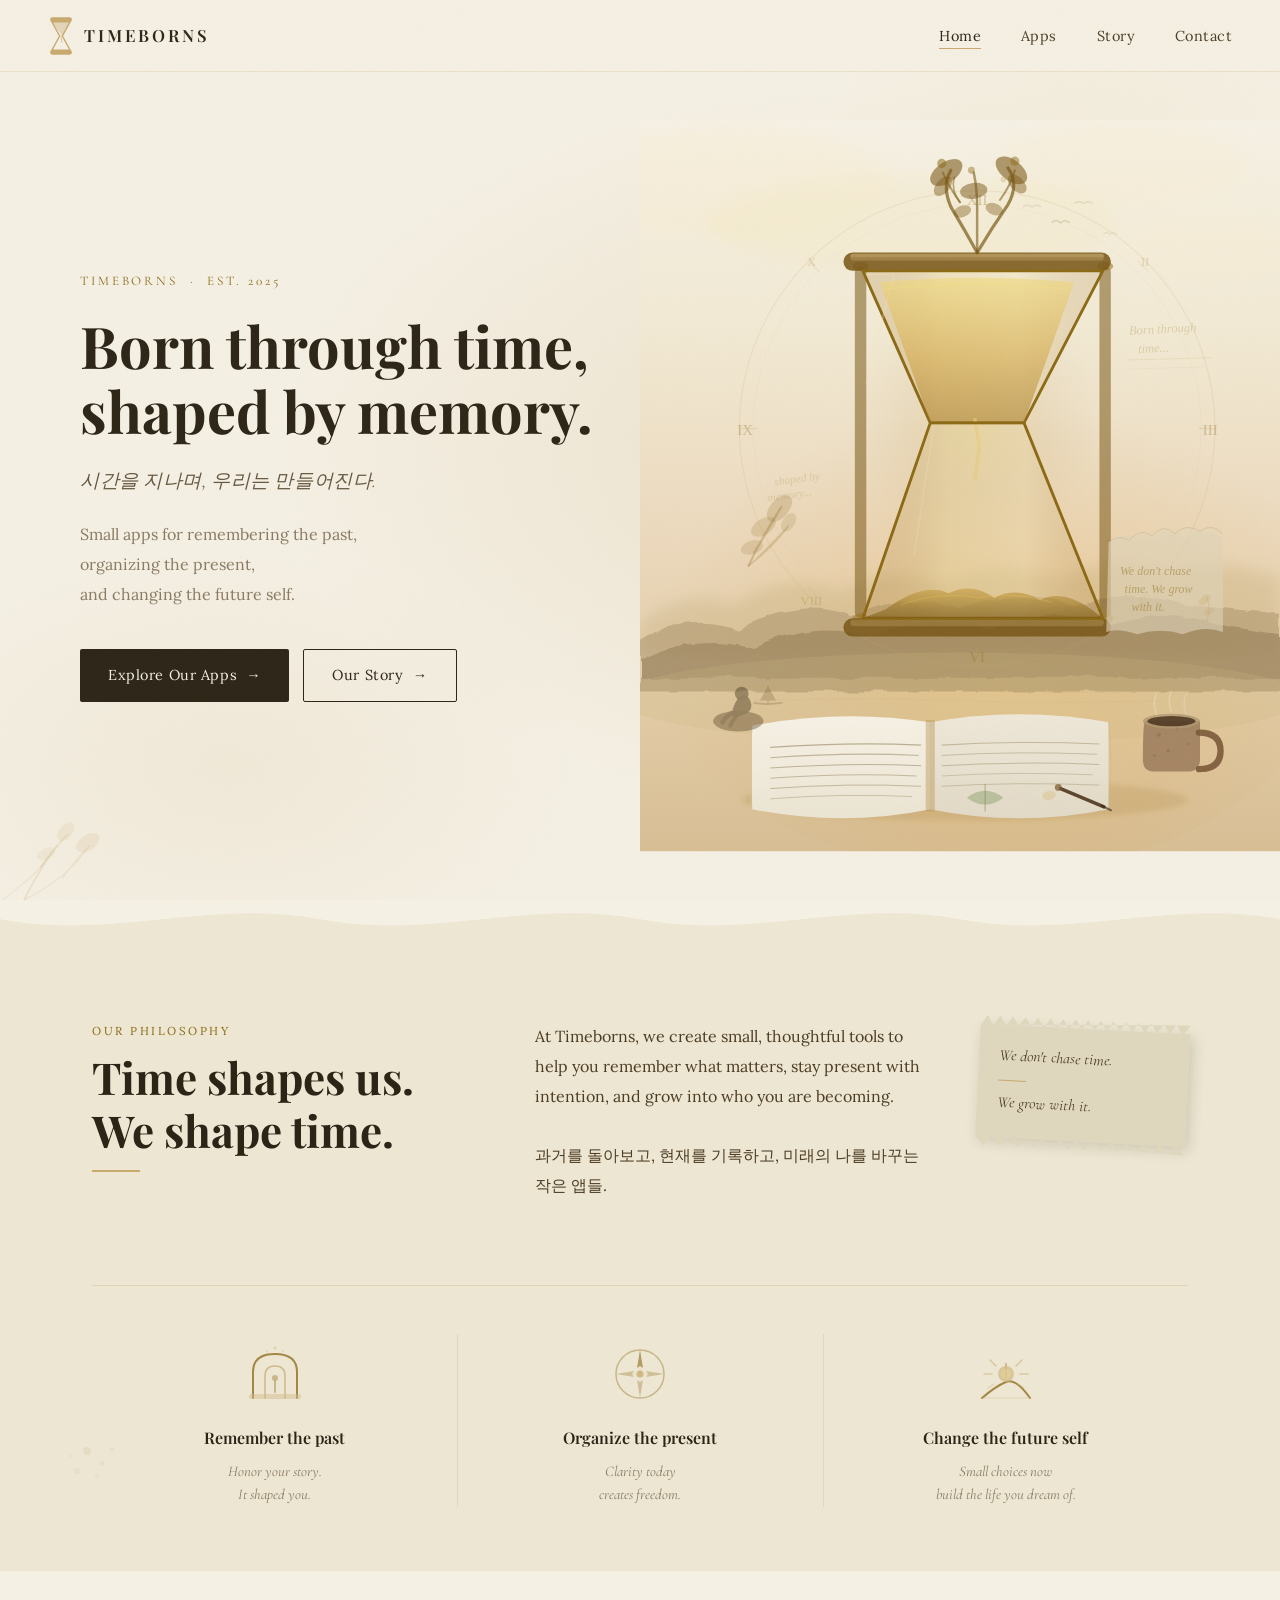
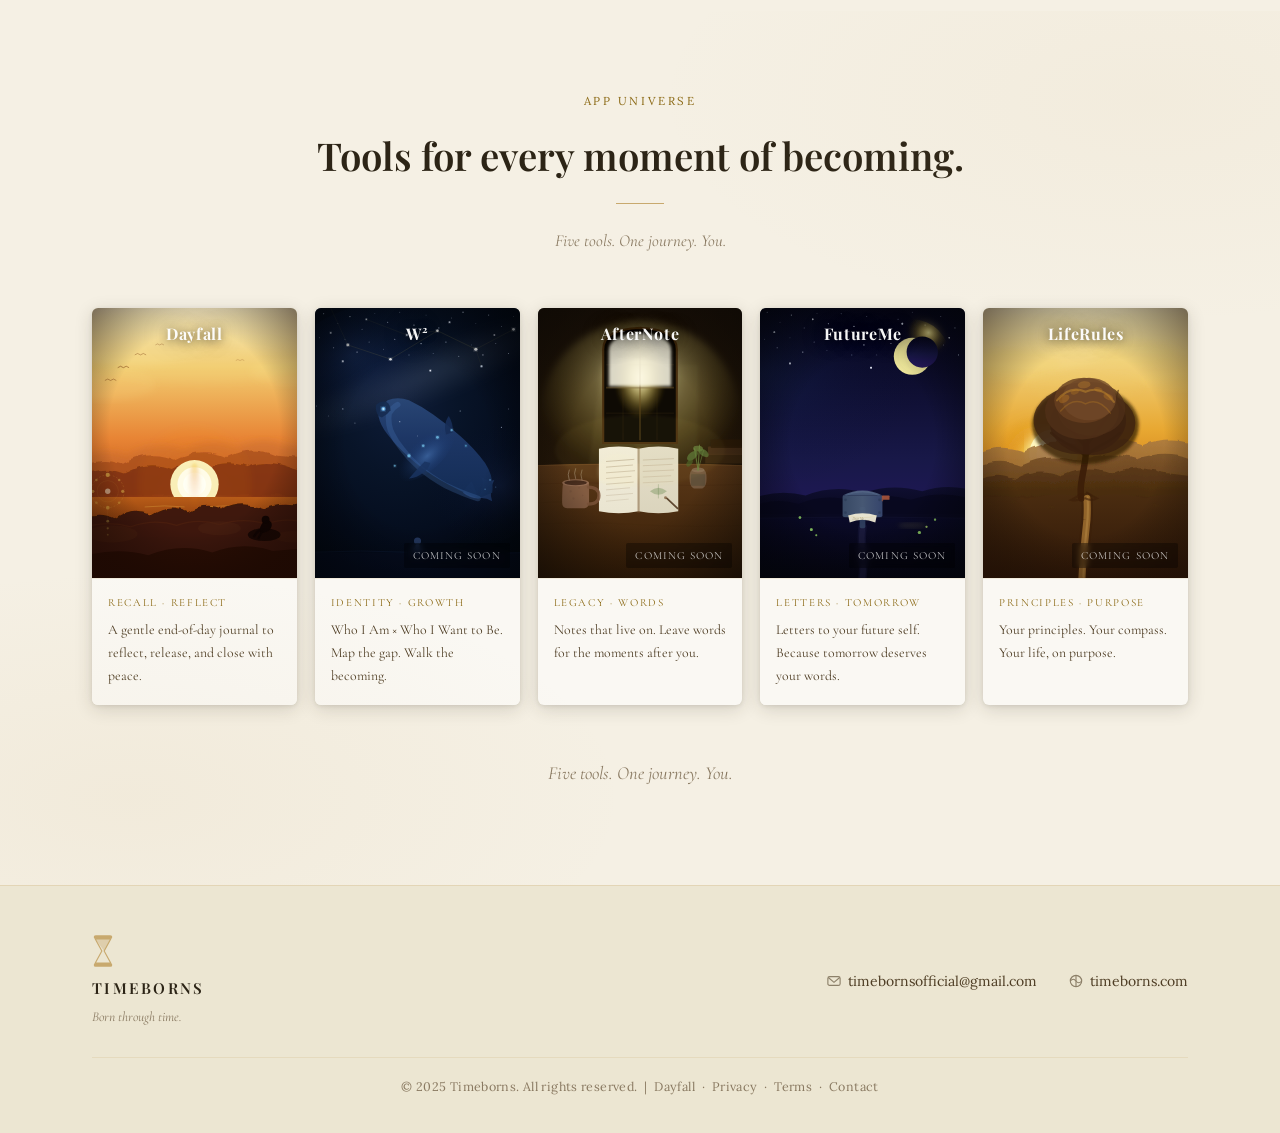
==== index.html @ f9f11408 "Stage W-2: implement Timeborns site and Dayfall pages" ====
<!DOCTYPE html>
<html lang="en">
<head>
  <meta charset="UTF-8" />
  <meta name="viewport" content="width=device-width, initial-scale=1.0" />
  <title>Timeborns — Born through time.</title>
  <meta name="description" content="Small apps for remembering the past, organizing the present, and changing the future self. Born through time, shaped by memory." />
  <meta property="og:title"       content="Timeborns — Born through time." />
  <meta property="og:description" content="Small apps for remembering the past, organizing the present, and changing the future self." />
  <meta property="og:type"        content="website" />
  <meta property="og:url"         content="https://timeborns.com" />
  <link rel="stylesheet" href="style.css" />
</head>
<body>

  <!-- NAVIGATION -->
  <nav class="nav" role="navigation" aria-label="Main navigation">
    <a href="./" class="nav-logo" aria-label="Timeborns home">
      <svg viewBox="0 0 28 44" fill="none" xmlns="http://www.w3.org/2000/svg" aria-hidden="true">
        <rect x="2"  y="1.5" width="24" height="5"  rx="2.5" fill="#c8a96e"/>
        <rect x="2"  y="37.5" width="24" height="5" rx="2.5" fill="#c8a96e"/>
        <path d="M4 6.5 L24 6.5 L15.5 22 L24 37.5 L4 37.5 L12.5 22 Z"
              stroke="#c8a96e" stroke-width="1.5" fill="none" stroke-linejoin="round"/>
        <path d="M4 6.5 L24 6.5 L15.5 22 L4 6.5 Z" fill="#c8a96e" fill-opacity="0.38"/>
        <path d="M14 22 Q14.4 25.5 15 29" stroke="#c8a96e" stroke-width="1.2"
              stroke-linecap="round" opacity="0.55"/>
      </svg>
      <span class="nav-logo-text">TIMEBORNS</span>
    </a>
    <button class="nav-toggle" aria-label="Toggle navigation" aria-expanded="false" id="navToggle">
      <span></span><span></span><span></span>
    </button>
    <ul class="nav-links" id="navLinks" role="list">
      <li><a href="./"      class="active">Home</a></li>
      <li><a href="#apps">Apps</a></li>
      <li><a href="#story">Story</a></li>
      <li><a href="./contact/">Contact</a></li>
    </ul>
  </nav>

  <main>

    <!-- ══════════════ HERO ══════════════ -->
    <section class="hero" aria-labelledby="heroTitle">

      <!-- Left: Text content -->
      <div class="hero-content">
        <p class="hero-kicker">Timeborns &nbsp;·&nbsp; Est. 2025</p>
        <h1 class="hero-title" id="heroTitle">
          Born through time,<br>shaped by memory.
        </h1>
        <p class="hero-tagline-kr">시간을 지나며, 우리는 만들어진다.</p>
        <p class="hero-sub">
          Small apps for remembering the past,<br>
          organizing the present,<br>
          and changing the future self.
        </p>
        <div class="hero-ctas">
          <a href="#apps"   class="btn btn-primary">Explore Our Apps &nbsp;→</a>
          <a href="#story"  class="btn btn-outline">Our Story &nbsp;→</a>
        </div>
      </div>

      <!-- Right: Rich atmospheric illustration -->
      <div class="hero-visual" aria-hidden="true">
        <svg viewBox="0 0 560 640" fill="none" xmlns="http://www.w3.org/2000/svg"
             style="width:100%;height:100%;" role="img"
             aria-label="Atmospheric hourglass illustration with landscape, journal and botanical elements">
          <defs>
            <linearGradient id="hsky" x1="0" y1="0" x2="0" y2="1">
              <stop offset="0%"   stop-color="#f6f1e5"/>
              <stop offset="28%"  stop-color="#f2ead4"/>
              <stop offset="58%"  stop-color="#ecd9bc"/>
              <stop offset="82%"  stop-color="#e2caa4"/>
              <stop offset="100%" stop-color="#d8be94"/>
            </linearGradient>
            <radialGradient id="hhorizon" cx="52%" cy="62%" r="48%">
              <stop offset="0%"   stop-color="#f5c870" stop-opacity="0.38"/>
              <stop offset="45%"  stop-color="#e8a840" stop-opacity="0.15"/>
              <stop offset="100%" stop-color="#c8903a" stop-opacity="0"/>
            </radialGradient>
            <radialGradient id="hg-glow" cx="50%" cy="50%" r="50%">
              <stop offset="0%"   stop-color="#e8c870" stop-opacity="0.35"/>
              <stop offset="60%"  stop-color="#c8a96e" stop-opacity="0.12"/>
              <stop offset="100%" stop-color="#c8a96e" stop-opacity="0"/>
            </radialGradient>
            <linearGradient id="hg-glass-upper" x1="0" y1="0" x2="1" y2="0">
              <stop offset="0%"   stop-color="#a87830" stop-opacity="0.22"/>
              <stop offset="32%"  stop-color="#e8d5a0" stop-opacity="0.48"/>
              <stop offset="65%"  stop-color="#f0e4b8" stop-opacity="0.38"/>
              <stop offset="100%" stop-color="#a87830" stop-opacity="0.18"/>
            </linearGradient>
            <linearGradient id="hg-glass-lower" x1="0" y1="0" x2="1" y2="0">
              <stop offset="0%"   stop-color="#a87830" stop-opacity="0.18"/>
              <stop offset="35%"  stop-color="#e0cc90" stop-opacity="0.42"/>
              <stop offset="68%"  stop-color="#ead8a8" stop-opacity="0.35"/>
              <stop offset="100%" stop-color="#a87830" stop-opacity="0.15"/>
            </linearGradient>
            <linearGradient id="hg-sand-top" x1="0" y1="0" x2="0" y2="1">
              <stop offset="0%"   stop-color="#f0d878"/>
              <stop offset="55%"  stop-color="#d4a848"/>
              <stop offset="100%" stop-color="#a87c28"/>
            </linearGradient>
            <linearGradient id="hg-sand-btm" x1="0" y1="0" x2="0" y2="1">
              <stop offset="0%"   stop-color="#c8a040"/>
              <stop offset="100%" stop-color="#7a5810"/>
            </linearGradient>
            <linearGradient id="hbook-l" x1="0" y1="0" x2="0" y2="1">
              <stop offset="0%"   stop-color="#f8f4ea"/>
              <stop offset="100%" stop-color="#ede8d8"/>
            </linearGradient>
            <linearGradient id="hbook-r" x1="0" y1="0" x2="0" y2="1">
              <stop offset="0%"   stop-color="#f0ece0"/>
              <stop offset="100%" stop-color="#e4dece"/>
            </linearGradient>
            <filter id="h-mist"><feGaussianBlur stdDeviation="6"/></filter>
            <filter id="h-soft"><feGaussianBlur stdDeviation="2.5"/></filter>
            <filter id="h-glow"><feGaussianBlur stdDeviation="12" result="b"/><feComposite in="SourceGraphic" in2="b" operator="over"/></filter>
            <filter id="h-paint">
              <feTurbulence type="fractalNoise" baseFrequency="0.04 0.03" numOctaves="3" seed="3" result="n"/>
              <feDisplacementMap in="SourceGraphic" in2="n" scale="7" xChannelSelector="R" yChannelSelector="G"/>
            </filter>
            <clipPath id="h-clip"><rect width="560" height="640"/></clipPath>
          </defs>
          <g clip-path="url(#h-clip)">

          <!-- ── Sky base ── -->
          <rect width="560" height="640" fill="url(#hsky)"/>
          <ellipse cx="308" cy="420" rx="320" ry="240" fill="url(#hhorizon)"/>

          <!-- ── Atmospheric mist layers ── -->
          <ellipse cx="80"  cy="55"  rx="140" ry="48" fill="#f8ecc0" fill-opacity="0.2"  filter="url(#h-mist)"/>
          <ellipse cx="420" cy="40"  rx="110" ry="38" fill="#f8ecc0" fill-opacity="0.16" filter="url(#h-mist)"/>
          <ellipse cx="240" cy="90"  rx="180" ry="42" fill="#f0dc98" fill-opacity="0.13" filter="url(#h-mist)"/>
          <ellipse cx="500" cy="110" rx="80"  ry="30" fill="#f8ecc0" fill-opacity="0.1"  filter="url(#h-mist)"/>

          <!-- ── Mountain silhouettes — far range ── -->
          <path d="M0 440 Q38 408 82 424 Q128 394 175 412 Q220 388 268 406 Q315 382 365 402 Q412 378 462 396 Q498 382 560 400 L560 468 L0 468 Z"
                fill="#c0a878" fill-opacity="0.3" filter="url(#h-mist)"/>

          <!-- ── Mountain silhouettes — mid range ── -->
          <path d="M0 456 Q42 430 88 446 Q138 416 185 434 Q232 412 280 428 Q328 408 378 426 Q425 408 475 424 L560 432 L560 488 L0 488 Z"
                fill="#9e8660" fill-opacity="0.42" filter="url(#h-paint)"/>

          <!-- ── Mountain silhouettes — near range ── -->
          <path d="M0 472 Q50 448 100 462 Q152 436 205 452 Q255 428 305 446 Q358 424 410 442 Q458 426 510 442 L560 450 L560 500 L0 500 Z"
                fill="#7e6840" fill-opacity="0.38" filter="url(#h-paint)"/>

          <!-- ── Water horizon ── -->
          <ellipse cx="280" cy="506" rx="300" ry="40" fill="#c8b880" fill-opacity="0.22"/>
          <path d="M60 498 Q180 493 280 498 Q380 503 500 498"
                stroke="#c8a96e" stroke-width="1" fill="none" opacity="0.28"/>
          <path d="M100 508 Q200 505 280 508 Q360 511 460 508"
                stroke="#c8a96e" stroke-width="0.7" fill="none" opacity="0.18"/>

          <!-- ── Sailing boat (tiny, distant) ── -->
          <g transform="translate(105,495)" opacity="0.28">
            <path d="M0 13 L7 0 L14 13 Z" fill="#7a6040"/>
            <line x1="7" y1="0" x2="7" y2="15" stroke="#7a6040" stroke-width="1.3"/>
            <path d="M-5 15 Q7 17 19 15" stroke="#7a6040" stroke-width="1.6" fill="none" stroke-linecap="round"/>
          </g>

          <!-- ── Clock ring (large, behind hourglass) ── -->
          <circle cx="295" cy="270" r="208" stroke="#c8a96e" stroke-width="1.2" fill="none" opacity="0.16"/>
          <circle cx="295" cy="270" r="196" stroke="#c8a96e" stroke-width="0.6" fill="none" opacity="0.1"/>
          <!-- Roman numerals -->
          <text x="295" y="74"  text-anchor="middle" fill="#8b6914" opacity="0.32" font-size="13" font-family="Georgia,serif">XII</text>
          <text x="295" y="474" text-anchor="middle" fill="#8b6914" opacity="0.32" font-size="13" font-family="Georgia,serif">VI</text>
          <text x="499" y="276" text-anchor="middle" fill="#8b6914" opacity="0.32" font-size="13" font-family="Georgia,serif">III</text>
          <text x="92"  y="276" text-anchor="middle" fill="#8b6914" opacity="0.32" font-size="13" font-family="Georgia,serif">IX</text>
          <text x="442" y="128" text-anchor="middle" fill="#8b6914" opacity="0.22" font-size="11" font-family="Georgia,serif">II</text>
          <text x="150" y="128" text-anchor="middle" fill="#8b6914" opacity="0.22" font-size="11" font-family="Georgia,serif">X</text>
          <text x="442" y="424" text-anchor="middle" fill="#8b6914" opacity="0.22" font-size="11" font-family="Georgia,serif">IV</text>
          <text x="150" y="424" text-anchor="middle" fill="#8b6914" opacity="0.22" font-size="11" font-family="Georgia,serif">VIII</text>
          <!-- Clock tick marks -->
          <line x1="295" y1="64"  x2="295" y2="80"  stroke="#c8a96e" stroke-width="1.5" opacity="0.22"/>
          <line x1="295" y1="462" x2="295" y2="478" stroke="#c8a96e" stroke-width="1.5" opacity="0.22"/>
          <line x1="87"  y1="270" x2="103" y2="270" stroke="#c8a96e" stroke-width="1.5" opacity="0.22"/>
          <line x1="489" y1="270" x2="505" y2="270" stroke="#c8a96e" stroke-width="1.5" opacity="0.22"/>
          <line x1="147" y1="123" x2="157" y2="133" stroke="#c8a96e" stroke-width="1" opacity="0.16"/>
          <line x1="435" y1="123" x2="445" y2="133" stroke="#c8a96e" stroke-width="1" opacity="0.16"/>
          <line x1="147" y1="409" x2="157" y2="419" stroke="#c8a96e" stroke-width="1" opacity="0.16"/>
          <line x1="435" y1="409" x2="445" y2="419" stroke="#c8a96e" stroke-width="1" opacity="0.16"/>

          <!-- ── Hourglass glow aura ── -->
          <ellipse cx="295" cy="265" rx="110" ry="110" fill="url(#hg-glow)" filter="url(#h-soft)"/>

          <!-- ── Hourglass pillars ── -->
          <rect x="188" y="128" width="10" height="308" rx="5" fill="#7a5a18" fill-opacity="0.55"/>
          <rect x="402" y="128" width="10" height="308" rx="5" fill="#7a5a18" fill-opacity="0.55"/>
          <!-- Pillar caps (top) -->
          <ellipse cx="193" cy="128" rx="7" ry="4" fill="#a07828" fill-opacity="0.6"/>
          <ellipse cx="407" cy="128" rx="7" ry="4" fill="#a07828" fill-opacity="0.6"/>
          <!-- Pillar caps (bottom) -->
          <ellipse cx="193" cy="436" rx="7" ry="4" fill="#a07828" fill-opacity="0.55"/>
          <ellipse cx="407" cy="436" rx="7" ry="4" fill="#a07828" fill-opacity="0.55"/>

          <!-- ── Hourglass top cap ── -->
          <rect x="178" y="116" width="234" height="16" rx="8" fill="#7a5818" fill-opacity="0.88"/>
          <rect x="184" y="117" width="222" height="6"  rx="3" fill="#c8a96e" fill-opacity="0.38"/>
          <rect x="184" y="117" width="222" height="3"  rx="1.5" fill="#e8d090" fill-opacity="0.22"/>

          <!-- ── Hourglass bottom cap ── -->
          <rect x="178" y="436" width="234" height="16" rx="8" fill="#7a5818" fill-opacity="0.88"/>
          <rect x="184" y="437" width="222" height="6"  rx="3" fill="#c8a96e" fill-opacity="0.32"/>

          <!-- ── Hourglass upper bulb ── -->
          <path d="M195 132 L405 132 L336 265 L254 265 Z"
                fill="url(#hg-glass-upper)" stroke="#8b6914" stroke-width="2.5" stroke-linejoin="round"/>
          <!-- Glass highlight (left edge reflection) -->
          <path d="M198 135 L222 135 L198 230" stroke="#f0e4c0" stroke-width="1.5" fill="none" opacity="0.3" stroke-linecap="round"/>
          <!-- Sand in upper bulb -->
          <path d="M210 142 Q295 134 380 142 L336 265 L254 265 Z"
                fill="url(#hg-sand-top)" fill-opacity="0.58"/>
          <!-- Sand surface highlight -->
          <path d="M214 148 Q295 140 376 148" stroke="#f0e080" stroke-width="1.5" fill="none" opacity="0.3"/>

          <!-- ── Sand stream at waist ── -->
          <path d="M293 262 Q295 272 297 286 Q295 300 293 314"
                stroke="#e8c870" stroke-width="3" stroke-linecap="round" opacity="0.65"/>
          <path d="M295 268 Q297 280 299 292 Q297 304 295 316"
                stroke="#f0d880" stroke-width="1.2" stroke-linecap="round" opacity="0.35"/>

          <!-- ── Hourglass lower bulb ── -->
          <path d="M254 265 L336 265 L405 436 L195 436 Z"
                fill="url(#hg-glass-lower)" stroke="#8b6914" stroke-width="2.5" stroke-linejoin="round"/>
          <!-- Glass highlight -->
          <path d="M257 268 L240 380" stroke="#f0e4c0" stroke-width="1.5" fill="none" opacity="0.25" stroke-linecap="round"/>
          <!-- Sand pile in lower bulb -->
          <path d="M215 428 Q248 404 270 414 Q290 404 310 418 Q330 408 350 420 Q370 410 395 428 L405 436 L195 436 Z"
                fill="url(#hg-sand-btm)" fill-opacity="0.62"/>
          <!-- Sand surface highlight -->
          <path d="M228 424 Q265 412 295 418 Q325 412 360 422"
                stroke="#e8c050" stroke-width="1.2" fill="none" opacity="0.28"/>

          <!-- ── Botanical sprout from hourglass top ── -->
          <!-- Main stems -->
          <path d="M295 116 Q284 96 272 76 Q264 58 272 44"
                stroke="#7a5a18" stroke-width="2.8" fill="none" opacity="0.7" stroke-linecap="round"/>
          <path d="M295 116 Q308 94 322 74 Q332 56 322 42"
                stroke="#7a5a18" stroke-width="2.8" fill="none" opacity="0.7" stroke-linecap="round"/>
          <path d="M295 116 Q295 96 295 76 Q295 60 292 46"
                stroke="#7a5a18" stroke-width="2.2" fill="none" opacity="0.6" stroke-linecap="round"/>
          <!-- Sub-branches -->
          <path d="M280 72 Q270 58 265 46"
                stroke="#7a5a18" stroke-width="1.8" fill="none" opacity="0.55" stroke-linecap="round"/>
          <path d="M280 72 Q272 62 275 50"
                stroke="#7a5a18" stroke-width="1.5" fill="none" opacity="0.48" stroke-linecap="round"/>
          <path d="M315 70 Q325 56 328 44"
                stroke="#7a5a18" stroke-width="1.8" fill="none" opacity="0.55" stroke-linecap="round"/>
          <!-- Leaves — larger, more detailed -->
          <ellipse cx="268" cy="46" rx="16" ry="9" fill="#7a5818" fill-opacity="0.58" transform="rotate(-35,268,46)"/>
          <ellipse cx="325" cy="44" rx="16" ry="9" fill="#7a5818" fill-opacity="0.58" transform="rotate(38,325,44)"/>
          <ellipse cx="292" cy="62" rx="12" ry="7" fill="#7a5818" fill-opacity="0.5"  transform="rotate(-8,292,62)"/>
          <ellipse cx="265" cy="58" rx="10" ry="6" fill="#7a5818" fill-opacity="0.45" transform="rotate(-50,265,58)"/>
          <ellipse cx="330" cy="56" rx="10" ry="6" fill="#7a5818" fill-opacity="0.45" transform="rotate(45,330,56)"/>
          <ellipse cx="282" cy="80" rx="8"  ry="5" fill="#7a5818" fill-opacity="0.4"  transform="rotate(-20,282,80)"/>
          <ellipse cx="310" cy="78" rx="8"  ry="5" fill="#7a5818" fill-opacity="0.4"  transform="rotate(22,310,78)"/>
          <!-- Berries / buds -->
          <circle cx="264" cy="38" r="4"   fill="#8b6914" fill-opacity="0.52"/>
          <circle cx="328" cy="36" r="4"   fill="#8b6914" fill-opacity="0.48"/>
          <circle cx="290" cy="44" r="3"   fill="#8b6914" fill-opacity="0.44"/>
          <circle cx="272" cy="54" r="2.5" fill="#c8a96e" fill-opacity="0.35"/>
          <circle cx="318" cy="52" r="2.5" fill="#c8a96e" fill-opacity="0.35"/>

          <!-- ── Open journal / book (lower foreground) ── -->
          <g transform="translate(98, 485)">
            <!-- Book shadow -->
            <ellipse cx="186" cy="110" rx="195" ry="18" fill="#a07828" fill-opacity="0.18" filter="url(#h-soft)"/>
            <!-- Left page -->
            <path d="M0 45 Q78 30 156 42 L156 118 Q78 134 0 118 Z"
                  fill="url(#hbook-l)" fill-opacity="0.94"/>
            <!-- Right page -->
            <path d="M156 42 Q234 28 312 42 L312 118 Q234 134 156 118 Z"
                  fill="url(#hbook-r)" fill-opacity="0.9"/>
            <!-- Spine -->
            <path d="M152 40 L160 40 L160 120 L152 120 Z" fill="#b89858" fill-opacity="0.45"/>
            <!-- Page curl edge (left) -->
            <path d="M0 45 Q-4 82 0 118" stroke="#d4c898" stroke-width="1.5" fill="none" opacity="0.35"/>
            <!-- Page curl edge (right) -->
            <path d="M312 42 Q316 80 312 118" stroke="#c4b888" stroke-width="1.5" fill="none" opacity="0.3"/>
            <!-- Handwriting lines — left page (more detailed, slightly curved) -->
            <path d="M16 64 Q86 59 148 62"  stroke="#8a7850" stroke-width="1"   fill="none" opacity="0.55"/>
            <path d="M16 73 Q84 68 146 71"  stroke="#8a7850" stroke-width="0.95" fill="none" opacity="0.48"/>
            <path d="M16 82 Q88 77 148 80"  stroke="#8a7850" stroke-width="0.9"  fill="none" opacity="0.5"/>
            <path d="M16 91 Q82 86 144 89"  stroke="#8a7850" stroke-width="0.9"  fill="none" opacity="0.44"/>
            <path d="M16 100 Q86 95 148 98" stroke="#8a7850" stroke-width="0.85" fill="none" opacity="0.46"/>
            <path d="M16 109 Q80 104 140 107" stroke="#8a7850" stroke-width="0.8" fill="none" opacity="0.38"/>
            <!-- Handwriting lines — right page -->
            <path d="M166 62 Q234 58 304 61"  stroke="#8a7850" stroke-width="0.9"  fill="none" opacity="0.42"/>
            <path d="M166 71 Q232 67 302 70"  stroke="#8a7850" stroke-width="0.85" fill="none" opacity="0.38"/>
            <path d="M166 80 Q236 76 304 79"  stroke="#8a7850" stroke-width="0.9"  fill="none" opacity="0.4"/>
            <path d="M166 89 Q230 85 298 88"  stroke="#8a7850" stroke-width="0.8"  fill="none" opacity="0.34"/>
            <path d="M166 98 Q234 94 304 97"  stroke="#8a7850" stroke-width="0.8"  fill="none" opacity="0.36"/>
            <!-- Pressed botanical leaf on right page -->
            <path d="M188 108 Q204 96 220 108 Q204 120 188 108 Z" fill="#6a8848" fill-opacity="0.35"/>
            <line x1="204" y1="96" x2="204" y2="120" stroke="#5a7838" stroke-width="1" fill="none" opacity="0.4"/>
            <!-- Ink stain / gold splotch -->
            <ellipse cx="260" cy="106" rx="6" ry="4" fill="#c8a030" fill-opacity="0.2" transform="rotate(-10,260,106)"/>
            <!-- Pen resting on right page -->
            <line x1="270" y1="100" x2="308" y2="116" stroke="#4a3018" stroke-width="3" stroke-linecap="round" opacity="0.88"/>
            <ellipse cx="268" cy="99" rx="3" ry="3" fill="#7a5830" fill-opacity="0.72"/>
            <line x1="306" y1="115" x2="314" y2="119" stroke="#3a2010" stroke-width="1.8" stroke-linecap="round" opacity="0.6"/>
          </g>

          <!-- ── Coffee mug (right of journal) ── -->
          <g transform="translate(432, 502)">
            <path d="M10 24 Q8 26 8 58 Q8 67 16 68 L50 68 Q58 66 58 58 L58 24 Z"
                  fill="#9a7a5a" fill-opacity="0.84"/>
            <!-- Ceramic speckle texture -->
            <circle cx="22" cy="36" r="1.8" fill="#7a5838" fill-opacity="0.3"/>
            <circle cx="38" cy="30" r="1.5" fill="#7a5838" fill-opacity="0.28"/>
            <circle cx="30" cy="50" r="1.6" fill="#7a5838" fill-opacity="0.3"/>
            <circle cx="48" cy="44" r="1.4" fill="#7a5838" fill-opacity="0.26"/>
            <circle cx="18" cy="54" r="1.3" fill="#7a5838" fill-opacity="0.28"/>
            <ellipse cx="33" cy="24" rx="25" ry="6.5" fill="#b09870" fill-opacity="0.78"/>
            <ellipse cx="33" cy="24" rx="21" ry="4.5" fill="#2e1808" fill-opacity="0.68"/>
            <!-- Handle -->
            <path d="M57 34 Q76 34 76 50 Q76 66 57 66"
                  stroke="#7a5838" stroke-width="5.5" fill="none" stroke-linecap="round" opacity="0.9"/>
            <!-- Steam wisps -->
            <path d="M20 18 Q16 8 20 0"  stroke="#ece8d8" stroke-width="1.4" fill="none" opacity="0.38" stroke-linecap="round"/>
            <path d="M33 16 Q29 6 33 -2" stroke="#ece8d8" stroke-width="1.4" fill="none" opacity="0.33" stroke-linecap="round"/>
            <path d="M46 18 Q42 8 46 0"  stroke="#ece8d8" stroke-width="1.4" fill="none" opacity="0.3"  stroke-linecap="round"/>
          </g>

          <!-- ── Sitting figure on distant shore ── -->
          <g transform="translate(72,492)" opacity="0.45">
            <!-- Rock -->
            <ellipse cx="14" cy="34" rx="22" ry="9" fill="#5a4428" fill-opacity="0.9"/>
            <!-- Body (sitting, looking toward landscape) -->
            <path d="M8 28 Q11 15 16 12 Q21 10 24 15 Q27 20 24 25 Q20 29 11 31 Z"
                  fill="#3c2c14" fill-opacity="0.92"/>
            <circle cx="17" cy="10" r="6" fill="#3c2c14" fill-opacity="0.92"/>
            <path d="M8 27 Q3 30 0 35"  stroke="#3c2c14" stroke-width="4" stroke-linecap="round" fill="none" opacity="0.88"/>
            <path d="M12 29 Q9 34 7 38"  stroke="#3c2c14" stroke-width="3.5" stroke-linecap="round" fill="none" opacity="0.88"/>
          </g>

          <!-- ── Handwriting script fragments (atmospheric) ── -->
          <text x="428" y="188" fill="#8b6914" opacity="0.22" font-size="11" font-family="Georgia,serif" font-style="italic" transform="rotate(-3,428,188)">Born through</text>
          <text x="436" y="204" fill="#8b6914" opacity="0.22" font-size="11" font-family="Georgia,serif" font-style="italic" transform="rotate(-3,436,204)">time...</text>
          <line x1="426" y1="210" x2="500" y2="208" stroke="#8b6914" stroke-width="0.6" opacity="0.14"/>
          <line x1="426" y1="218" x2="494" y2="216" stroke="#8b6914" stroke-width="0.5" opacity="0.1"/>
          <text x="118" y="320" fill="#8b6914" opacity="0.18" font-size="10" font-family="Georgia,serif" font-style="italic" transform="rotate(-8,118,320)">shaped by</text>
          <text x="112" y="334" fill="#8b6914" opacity="0.18" font-size="10" font-family="Georgia,serif" font-style="italic" transform="rotate(-8,112,334)">memory...</text>

          <!-- ── Torn paper fragment (lower-right, decorative) ── -->
          <path d="M410 370 Q426 358 445 368 Q460 354 478 366 Q492 354 510 366
                    L510 448 Q494 442 475 450 Q456 444 435 450 Q418 444 408 448 Z"
                fill="#dfd4b8" fill-opacity="0.62"/>
          <path d="M410 370 Q418 362 428 368 Q438 356 448 364 Q458 352 468 362 Q478 352 490 360 Q500 352 510 362"
                fill="#dfd4b8" fill-opacity="0.45" stroke="#c8b898" stroke-width="0.5"/>
          <text x="420" y="398" fill="#8b6914" opacity="0.45" font-size="10.5" font-family="Georgia,serif" font-style="italic">We don't chase</text>
          <text x="424" y="414" fill="#8b6914" opacity="0.45" font-size="10.5" font-family="Georgia,serif" font-style="italic">time. We grow</text>
          <text x="430" y="430" fill="#8b6914" opacity="0.45" font-size="10.5" font-family="Georgia,serif" font-style="italic">with it.</text>
          <!-- Gold botanical on torn paper -->
          <path d="M496 438 Q500 428 496 418" stroke="#c8a96e" stroke-width="1.2" fill="none" opacity="0.35" stroke-linecap="round"/>
          <ellipse cx="494" cy="420" rx="6" ry="3.5" fill="#c8a96e" fill-opacity="0.28" transform="rotate(-40,494,420)"/>
          <ellipse cx="498" cy="430" rx="5" ry="3" fill="#c8a96e" fill-opacity="0.25" transform="rotate(-25,498,430)"/>

          <!-- ── Left edge botanical decoration ── -->
          <path d="M95 390 Q108 362 124 338 Q114 356 100 378"
                stroke="#9a7a38" stroke-width="1.8" fill="none" opacity="0.35" stroke-linecap="round"/>
          <path d="M95 390 Q115 375 130 355 Q118 368 102 384"
                stroke="#9a7a38" stroke-width="1.4" fill="none" opacity="0.28" stroke-linecap="round"/>
          <ellipse cx="122" cy="340" rx="14" ry="8"  fill="#9a7a38" fill-opacity="0.25" transform="rotate(-48,122,340)"/>
          <ellipse cx="108" cy="356" rx="12" ry="7"  fill="#9a7a38" fill-opacity="0.22" transform="rotate(-32,108,356)"/>
          <ellipse cx="98"  cy="374" rx="10" ry="6"  fill="#9a7a38" fill-opacity="0.2"  transform="rotate(-18,98,374)"/>
          <ellipse cx="130" cy="352" rx="9"  ry="5.5" fill="#9a7a38" fill-opacity="0.18" transform="rotate(-58,130,352)"/>

          <!-- ── Birds in sky ── -->
          <path d="M360 90 Q364 86 368 90 Q372 86 376 90" stroke="#9a8860" stroke-width="1.4" fill="none" opacity="0.25"/>
          <path d="M380 73 Q384 70 388 73 Q392 70 396 73" stroke="#9a8860" stroke-width="1.2" fill="none" opacity="0.2"/>
          <path d="M335 76 Q339 73 343 76 Q347 73 351 76" stroke="#9a8860" stroke-width="1.2" fill="none" opacity="0.18"/>
          <path d="M405 100 Q408 97 411 100 Q414 97 417 100" stroke="#9a8860" stroke-width="1" fill="none" opacity="0.15"/>

          </g>
        </svg>
      </div>
    </section>

    <!-- WAVE SEPARATOR -->
    <div class="wave-sep" aria-hidden="true">
      <svg viewBox="0 0 1440 48" preserveAspectRatio="none" xmlns="http://www.w3.org/2000/svg">
        <path d="M0,24 C120,48 240,0 360,24 C480,48 600,0 720,24 C840,48 960,0 1080,24 C1200,48 1320,0 1440,24 L1440,48 L0,48 Z"
              fill="#ece6d2"/>
      </svg>
    </div>

    <!-- ══════════════ PHILOSOPHY / STORY ══════════════ -->
    <section class="philosophy section" id="story" aria-labelledby="philoTitle">

      <div class="container">
        <div class="philosophy-grid">
          <div class="philo-headline-col">
            <p class="section-label">Our Philosophy</p>
            <h2 class="philosophy-headline" id="philoTitle">
              Time shapes us.<br>We shape time.
            </h2>
            <div class="divider-gold"></div>
          </div>
          <div class="philo-body-col">
            <p class="philosophy-body">
              At Timeborns, we create small, thoughtful tools to help you remember
              what matters, stay present with intention, and grow into who you are becoming.
            </p>
            <p class="philosophy-body">
              과거를 돌아보고, 현재를 기록하고, 미래의 나를 바꾸는 작은 앱들.
            </p>
          </div>
          <aside class="phil-note" aria-hidden="true">
            <p>We don't chase time.</p>
            <span class="phil-note-gold"></span>
            <p>We grow with it.</p>
          </aside>
        </div>

        <!-- Three Pillars -->
        <div class="pillars" role="list">
          <div class="pillar" role="listitem">
            <div class="pillar-icon" aria-hidden="true">
              <svg viewBox="0 0 64 64" fill="none" xmlns="http://www.w3.org/2000/svg">
                <!-- Arch / doorway through time -->
                <path d="M10 56 L10 30 Q10 12 32 12 Q54 12 54 30 L54 56"
                      stroke="#8b6914" stroke-width="2" fill="none" stroke-linecap="round"/>
                <rect x="6" y="52" width="52" height="5" rx="2.5" fill="#c8a96e" fill-opacity="0.45"/>
                <path d="M22 56 L22 34 Q22 24 32 24 Q42 24 42 34 L42 56"
                      stroke="#c8a96e" stroke-width="1.5" fill="none" stroke-linecap="round"/>
                <!-- Figure through arch -->
                <circle cx="32" cy="36" r="3" fill="#8b6914" fill-opacity="0.5"/>
                <line x1="32" y1="39" x2="32" y2="50" stroke="#8b6914" stroke-width="2" stroke-linecap="round" opacity="0.5"/>
                <!-- Stars above arch -->
                <circle cx="32" cy="6"  r="1.5" fill="#c8a96e" fill-opacity="0.5"/>
                <circle cx="24" cy="9"  r="1"   fill="#c8a96e" fill-opacity="0.4"/>
                <circle cx="40" cy="9"  r="1"   fill="#c8a96e" fill-opacity="0.4"/>
              </svg>
            </div>
            <h3 class="pillar-title">Remember the past</h3>
            <p class="pillar-body">Honor your story.<br>It shaped you.</p>
          </div>
          <div class="pillar" role="listitem">
            <div class="pillar-icon" aria-hidden="true">
              <svg viewBox="0 0 64 64" fill="none" xmlns="http://www.w3.org/2000/svg">
                <!-- Compass rose -->
                <circle cx="32" cy="32" r="24" stroke="#8b6914" stroke-width="1.5" fill="none" opacity="0.5"/>
                <circle cx="32" cy="32" r="3.5" fill="#c8a96e"/>
                <!-- North pointer (dark, prominent) -->
                <path d="M32 8 L35 26 L32 24 L29 26 Z" fill="#8b6914" fill-opacity="0.8"/>
                <!-- South pointer (lighter) -->
                <path d="M32 56 L29 38 L32 40 L35 38 Z" fill="#8b6914" fill-opacity="0.4"/>
                <!-- East -->
                <path d="M56 32 L38 35 L40 32 L38 29 Z" fill="#8b6914" fill-opacity="0.4"/>
                <!-- West -->
                <path d="M8 32 L26 29 L24 32 L26 35 Z" fill="#8b6914" fill-opacity="0.4"/>
                <!-- Cross lines -->
                <line x1="32" y1="12" x2="32" y2="52" stroke="#c8a96e" stroke-width="0.5" opacity="0.3"/>
                <line x1="12" y1="32" x2="52" y2="32" stroke="#c8a96e" stroke-width="0.5" opacity="0.3"/>
                <!-- Diagonal faint -->
                <line x1="15" y1="15" x2="49" y2="49" stroke="#c8a96e" stroke-width="0.4" opacity="0.18"/>
                <line x1="49" y1="15" x2="15" y2="49" stroke="#c8a96e" stroke-width="0.4" opacity="0.18"/>
              </svg>
            </div>
            <h3 class="pillar-title">Organize the present</h3>
            <p class="pillar-body">Clarity today<br>creates freedom.</p>
          </div>
          <div class="pillar" role="listitem">
            <div class="pillar-icon" aria-hidden="true">
              <svg viewBox="0 0 64 64" fill="none" xmlns="http://www.w3.org/2000/svg">
                <!-- Path leading to sunrise -->
                <path d="M8 56 Q22 44 32 40 Q42 36 56 56" stroke="#8b6914" stroke-width="2"
                      fill="none" stroke-linecap="round"/>
                <!-- Sun rays -->
                <path d="M32 36 L32 22"  stroke="#c8a96e" stroke-width="2" stroke-linecap="round"/>
                <path d="M22 24 L16 18"  stroke="#c8a96e" stroke-width="1.5" stroke-linecap="round" opacity="0.7"/>
                <path d="M42 24 L48 18"  stroke="#c8a96e" stroke-width="1.5" stroke-linecap="round" opacity="0.7"/>
                <path d="M18 32 L10 32"  stroke="#c8a96e" stroke-width="1.5" stroke-linecap="round" opacity="0.6"/>
                <path d="M46 32 L54 32"  stroke="#c8a96e" stroke-width="1.5" stroke-linecap="round" opacity="0.6"/>
                <path d="M20 42 L14 46"  stroke="#c8a96e" stroke-width="1.2" stroke-linecap="round" opacity="0.45"/>
                <path d="M44 42 L50 46"  stroke="#c8a96e" stroke-width="1.2" stroke-linecap="round" opacity="0.45"/>
                <!-- Sun disc -->
                <circle cx="32" cy="32" r="8" fill="#c8a96e" fill-opacity="0.7"/>
                <circle cx="32" cy="32" r="5" fill="#e8d080" fill-opacity="0.5"/>
                <!-- Horizon line -->
                <line x1="8" y1="56" x2="56" y2="56" stroke="#c8a96e" stroke-width="1" opacity="0.4"/>
              </svg>
            </div>
            <h3 class="pillar-title">Change the future self</h3>
            <p class="pillar-body">Small choices now<br>build the life you dream of.</p>
          </div>
        </div>
      </div>
    </section>

    <!-- WAVE SEPARATOR 2 -->
    <div class="wave-sep" aria-hidden="true">
      <svg viewBox="0 0 1440 48" preserveAspectRatio="none" xmlns="http://www.w3.org/2000/svg">
        <path d="M0,24 C180,0 360,48 540,24 C720,0 900,48 1080,24 C1260,0 1440,48 1440,24 L1440,48 L0,48 Z"
              fill="#f5f0e4"/>
      </svg>
    </div>

    <!-- ══════════════ APP UNIVERSE ══════════════ -->
    <section class="app-universe section" id="apps" aria-labelledby="appsTitle">
      <div class="container">
        <header class="app-universe-header">
          <p class="section-label">App Universe</p>
          <h2 class="app-universe-title" id="appsTitle">Tools for every moment of becoming.</h2>
          <div class="divider-gold center"></div>
          <p class="app-universe-sub">Five tools. One journey. You.</p>
        </header>

        <div class="apps-grid" role="list">

          <!-- Dayfall (active — links to /dayfall/) -->
          <article class="app-card app-card--dayfall" role="listitem">
            <a href="./dayfall/" aria-label="Learn more about Dayfall — recall calendar app">
              <div class="app-card-visual">
                <img src="assets/illustrations/card-dayfall.svg"
                     alt="Dayfall app — warm sunset scene with a lone figure by the water"
                     class="card-illust">
                <span class="app-card-name">Dayfall</span>
              </div>
            </a>
            <div class="app-card-body">
              <span class="app-card-link">Recall · Reflect</span>
              <p class="app-card-desc">A gentle end-of-day journal to reflect, release, and close with peace.</p>
            </div>
          </article>

          <!-- W² (inactive placeholder) -->
          <article class="app-card app-card--w2 app-card--inactive" role="listitem">
            <div class="app-card-visual">
              <img src="assets/illustrations/card-w2.svg"
                   alt="W² app — whale in a starry deep ocean"
                   class="card-illust">
              <span class="app-card-name">W²</span>
              <span class="app-card-coming">Coming soon</span>
            </div>
            <div class="app-card-body">
              <span class="app-card-link">Identity · Growth</span>
              <p class="app-card-desc">Who I Am × Who I Want to Be. Map the gap. Walk the becoming.</p>
            </div>
          </article>

          <!-- AfterNote (inactive placeholder) -->
          <article class="app-card app-card--afternote app-card--inactive" role="listitem">
            <div class="app-card-visual">
              <img src="assets/illustrations/card-afternote.svg"
                   alt="AfterNote app — quiet study desk with an open journal"
                   class="card-illust">
              <span class="app-card-name">AfterNote</span>
              <span class="app-card-coming">Coming soon</span>
            </div>
            <div class="app-card-body">
              <span class="app-card-link">Legacy · Words</span>
              <p class="app-card-desc">Notes that live on. Leave words for the moments after you.</p>
            </div>
          </article>

          <!-- FutureMe (inactive placeholder) -->
          <article class="app-card app-card--futureme app-card--inactive" role="listitem">
            <div class="app-card-visual">
              <img src="assets/illustrations/card-futureme.svg"
                   alt="FutureMe app — vintage mailbox against a twilight sky"
                   class="card-illust">
              <span class="app-card-name">FutureMe</span>
              <span class="app-card-coming">Coming soon</span>
            </div>
            <div class="app-card-body">
              <span class="app-card-link">Letters · Tomorrow</span>
              <p class="app-card-desc">Letters to your future self. Because tomorrow deserves your words.</p>
            </div>
          </article>

          <!-- LifeRules (inactive placeholder) -->
          <article class="app-card app-card--liferules app-card--inactive" role="listitem">
            <div class="app-card-visual">
              <img src="assets/illustrations/card-liferules.svg"
                   alt="LifeRules app — solitary tree on a golden hillside path"
                   class="card-illust">
              <span class="app-card-name">LifeRules</span>
              <span class="app-card-coming">Coming soon</span>
            </div>
            <div class="app-card-body">
              <span class="app-card-link">Principles · Purpose</span>
              <p class="app-card-desc">Your principles. Your compass. Your life, on purpose.</p>
            </div>
          </article>

        </div>

        <p class="universe-tagline">Five tools. One journey. You.</p>
      </div>
    </section>

  </main>

  <!-- ══════════════ FOOTER ══════════════ -->
  <footer class="footer" role="contentinfo">
    <div class="container">
      <div class="footer-inner">
        <div class="footer-logo">
          <svg viewBox="0 0 28 44" fill="none" xmlns="http://www.w3.org/2000/svg" aria-hidden="true">
            <rect x="2"  y="1.5"  width="24" height="5"  rx="2.5" fill="#c8a96e"/>
            <rect x="2"  y="37.5" width="24" height="5"  rx="2.5" fill="#c8a96e"/>
            <path d="M4 6.5 L24 6.5 L15.5 22 L24 37.5 L4 37.5 L12.5 22 Z"
                  stroke="#c8a96e" stroke-width="1.5" fill="none" stroke-linejoin="round"/>
            <path d="M4 6.5 L24 6.5 L15.5 22 L4 6.5 Z" fill="#c8a96e" fill-opacity="0.38"/>
          </svg>
          <span class="footer-name">TIMEBORNS</span>
          <span class="footer-tagline">Born through time.</span>
        </div>
        <nav class="footer-links" aria-label="Footer links">
          <a href="mailto:timebornsofficial@gmail.com" class="footer-link">
            <svg class="footer-icon" viewBox="0 0 16 16" fill="none" xmlns="http://www.w3.org/2000/svg" aria-hidden="true">
              <rect x="1" y="3" width="14" height="10" rx="2" stroke="currentColor" stroke-width="1.3"/>
              <path d="M1.5 4L8 9.5L14.5 4" stroke="currentColor" stroke-width="1.3"/>
            </svg>
            timebornsofficial@gmail.com
          </a>
          <a href="https://timeborns.com" class="footer-link">
            <svg class="footer-icon" viewBox="0 0 16 16" fill="none" xmlns="http://www.w3.org/2000/svg" aria-hidden="true">
              <circle cx="8" cy="8" r="6.5" stroke="currentColor" stroke-width="1.3"/>
              <path d="M1.5 8 Q5 4 8 8 Q11 12 14.5 8" stroke="currentColor" stroke-width="1.3" fill="none"/>
              <line x1="8" y1="1.5" x2="8" y2="14.5" stroke="currentColor" stroke-width="1.3"/>
            </svg>
            timeborns.com
          </a>
        </nav>
      </div>
      <div class="footer-bottom">
        <p>&copy; 2025 Timeborns. All rights reserved. &nbsp;|&nbsp;
          <a href="./dayfall/">Dayfall</a> &nbsp;·&nbsp;
          <a href="./dayfall/privacy/">Privacy</a> &nbsp;·&nbsp;
          <a href="./dayfall/terms/">Terms</a> &nbsp;·&nbsp;
          <a href="./contact/">Contact</a>
        </p>
      </div>
    </div>
  </footer>

  <script>
    const toggle = document.getElementById('navToggle');
    const links  = document.getElementById('navLinks');
    toggle.addEventListener('click', () => {
      const open = links.classList.toggle('open');
      toggle.setAttribute('aria-expanded', open);
    });
    links.querySelectorAll('a').forEach(a => {
      a.addEventListener('click', () => {
        links.classList.remove('open');
        toggle.setAttribute('aria-expanded', 'false');
      });
    });
  </script>

</body>
</html>
---- style.css ----
/* ======================================================
   TIMEBORNS — Main Stylesheet v2
   timeborns.com | Born through time.
   ====================================================== */

@import url('https://fonts.googleapis.com/css2?family=Playfair+Display:ital,wght@0,400;0,600;0,700;1,400;1,600&family=Lora:ital,wght@0,400;0,500;1,400&family=Cormorant+Garamond:ital,wght@0,300;0,400;0,600;1,300;1,400&display=swap');

/* ---- Variables ---- */
:root {
  --parchment:      #f5f0e4;
  --parchment-mid:  #ece6d2;
  --parchment-dark: #dfd6be;
  --ink:            #2c2416;
  --ink-mid:        #4e3d24;
  --ink-light:      #8a7a62;
  --gold:           #c8a96e;
  --gold-dark:      #8b6914;
  --gold-light:     #f0e3c0;
  --cream:          #faf8f3;
  --warm-shadow:    rgba(44, 36, 22, 0.12);

  --font-display:   'Playfair Display', Georgia, serif;
  --font-body:      'Lora', Georgia, serif;
  --font-accent:    'Cormorant Garamond', Georgia, serif;

  --nav-h:   72px;
  --max-w:   1160px;
  --sec-pad: 88px;
}

/* ---- Reset ---- */
*, *::before, *::after { box-sizing: border-box; margin: 0; padding: 0; }
html { scroll-behavior: smooth; }
body {
  font-family: var(--font-body);
  background: var(--parchment);
  color: var(--ink);
  line-height: 1.75;
  overflow-x: hidden;
}
img { max-width: 100%; display: block; }
a { color: inherit; text-decoration: none; }
ul { list-style: none; }

/* Parchment grain overlay */
body::before {
  content: '';
  position: fixed;
  inset: 0;
  background-image: url("data:image/svg+xml,%3Csvg xmlns='http://www.w3.org/2000/svg' width='300' height='300'%3E%3Cfilter id='n'%3E%3CfeTurbulence type='fractalNoise' baseFrequency='0.68' numOctaves='4' stitchTiles='stitch'/%3E%3C/filter%3E%3Crect width='100%25' height='100%25' filter='url(%23n)' opacity='0.038'/%3E%3C/svg%3E");
  pointer-events: none;
  z-index: 9999;
}

/* ---- Layout ---- */
.container {
  max-width: var(--max-w);
  margin: 0 auto;
  padding: 0 32px;
}

/* ---- NAVIGATION ---- */
.nav {
  position: fixed;
  top: 0; left: 0; right: 0;
  height: var(--nav-h);
  display: flex;
  align-items: center;
  justify-content: space-between;
  padding: 0 48px;
  background: rgba(245, 240, 228, 0.93);
  backdrop-filter: blur(10px);
  -webkit-backdrop-filter: blur(10px);
  border-bottom: 1px solid rgba(200, 169, 110, 0.22);
  z-index: 200;
}
.nav-logo {
  display: flex;
  align-items: center;
  gap: 10px;
  text-decoration: none;
}
.nav-logo svg { width: 26px; height: 40px; flex-shrink: 0; }
.nav-logo-text {
  font-family: var(--font-display);
  font-size: 1.05rem;
  font-weight: 600;
  letter-spacing: 0.18em;
  color: var(--ink);
}
.nav-links {
  display: flex;
  gap: 40px;
  align-items: center;
}
.nav-links a {
  font-family: var(--font-body);
  font-size: 0.9rem;
  color: var(--ink-mid);
  letter-spacing: 0.03em;
  transition: color 0.2s;
  position: relative;
  padding-bottom: 2px;
}
.nav-links a::after {
  content: '';
  position: absolute;
  bottom: -2px; left: 0;
  width: 0; height: 1px;
  background: var(--gold);
  transition: width 0.25s ease;
}
.nav-links a:hover { color: var(--ink); }
.nav-links a:hover::after,
.nav-links a.active::after { width: 100%; }
.nav-links a.active { color: var(--ink); }

.nav-toggle {
  display: none;
  flex-direction: column;
  gap: 5px;
  cursor: pointer;
  background: none;
  border: none;
  padding: 6px;
}
.nav-toggle span {
  display: block; width: 22px; height: 2px;
  background: var(--ink); border-radius: 2px;
  transition: all 0.3s;
}

/* ---- BUTTONS ---- */
.btn {
  display: inline-flex;
  align-items: center;
  gap: 8px;
  padding: 13px 28px;
  font-family: var(--font-body);
  font-size: 0.9rem;
  letter-spacing: 0.04em;
  border-radius: 2px;
  cursor: pointer;
  transition: all 0.22s ease;
  border: none;
  white-space: nowrap;
}
.btn-primary { background: var(--ink); color: var(--parchment); }
.btn-primary:hover { background: var(--ink-mid); transform: translateY(-2px); box-shadow: 0 6px 20px var(--warm-shadow); }
.btn-outline { background: transparent; color: var(--ink); border: 1.5px solid var(--ink); }
.btn-outline:hover { background: var(--ink); color: var(--parchment); transform: translateY(-2px); }
.btn-gold { background: var(--gold); color: var(--ink); }
.btn-gold:hover { background: var(--gold-dark); color: var(--parchment); transform: translateY(-2px); }

/* ---- SECTIONS ---- */
.section { padding: var(--sec-pad) 0; position: relative; }
.section-label {
  font-family: var(--font-body);
  font-size: 0.72rem;
  letter-spacing: 0.22em;
  text-transform: uppercase;
  color: var(--gold-dark);
  margin-bottom: 10px;
}
.divider-gold {
  width: 48px; height: 1.5px;
  background: var(--gold);
  margin: 14px 0 22px;
}
.divider-gold.center { margin-left: auto; margin-right: auto; }

/* ---- HERO ---- */
.hero {
  min-height: 100vh;
  padding-top: var(--nav-h);
  display: grid;
  grid-template-columns: 1fr 1fr;
  align-items: center;
  position: relative;
  overflow: hidden;
}

/* Hero atmospheric background */
.hero::before {
  content: '';
  position: absolute;
  inset: 0;
  background:
    radial-gradient(ellipse 75% 65% at 68% 50%, rgba(200,169,110,0.2) 0%, transparent 62%),
    radial-gradient(ellipse 45% 40% at 18% 85%, rgba(200,169,110,0.1) 0%, transparent 60%),
    radial-gradient(ellipse 35% 30% at 85% 15%, rgba(232,213,163,0.12) 0%, transparent 60%),
    var(--parchment);
  z-index: 0;
}

/* Decorative corner botanical (bottom-left of hero) */
.hero::after {
  content: '';
  position: absolute;
  bottom: 0; left: -20px;
  width: 220px; height: 220px;
  background-image: url("data:image/svg+xml,%3Csvg viewBox='0 0 200 200' xmlns='http://www.w3.org/2000/svg'%3E%3Cpath d='M40 200 Q60 160 80 140 Q70 150 55 170' stroke='%23c8a96e' stroke-width='1.5' fill='none' opacity='0.25' stroke-linecap='round'/%3E%3Cpath d='M40 200 Q80 180 100 150 Q90 160 75 180' stroke='%23c8a96e' stroke-width='1.2' fill='none' opacity='0.2' stroke-linecap='round'/%3E%3Cellipse cx='98' cy='148' rx='12' ry='7' fill='%23c8a96e' fill-opacity='0.18' transform='rotate(-35,98,148)'/%3E%3Cellipse cx='78' cy='138' rx='10' ry='6' fill='%23c8a96e' fill-opacity='0.15' transform='rotate(-50,78,138)'/%3E%3Cellipse cx='60' cy='158' rx='9' ry='5' fill='%23c8a96e' fill-opacity='0.12' transform='rotate(-25,60,158)'/%3E%3Cpath d='M20 200 Q55 175 70 150 Q60 168 40 185' stroke='%23c8a96e' stroke-width='1' fill='none' opacity='0.15' stroke-linecap='round'/%3E%3C/svg%3E");
  background-size: contain;
  background-repeat: no-repeat;
  pointer-events: none;
  z-index: 1;
  opacity: 0.9;
}

.hero-content {
  position: relative; z-index: 2;
  padding: 80px 40px 80px 80px;
}
.hero-kicker {
  font-family: var(--font-accent);
  font-size: 0.82rem;
  letter-spacing: 0.22em;
  text-transform: uppercase;
  color: var(--gold-dark);
  margin-bottom: 20px;
}
.hero-title {
  font-family: var(--font-display);
  font-size: clamp(2.4rem, 4.5vw, 3.8rem);
  font-weight: 700;
  line-height: 1.13;
  color: var(--ink);
  margin-bottom: 22px;
}
.hero-tagline-kr {
  font-family: var(--font-accent);
  font-style: italic;
  font-size: 1.2rem;
  color: var(--ink-mid);
  margin-bottom: 22px;
  letter-spacing: 0.03em;
  opacity: 0.85;
}
.hero-sub {
  font-size: 1rem;
  color: var(--ink-light);
  line-height: 1.85;
  margin-bottom: 40px;
  max-width: 400px;
}
.hero-ctas { display: flex; gap: 14px; flex-wrap: wrap; }

.hero-visual {
  position: relative; z-index: 2;
  min-height: 620px;
  display: flex;
  align-items: stretch;
  justify-content: center;
  padding: 0;
  overflow: hidden;
}
.hero-visual svg {
  display: block;
  width: 100%;
  height: 100%;
  min-height: 580px;
}

/* ---- WAVE SEPARATOR ---- */
.wave-sep { width: 100%; overflow: hidden; line-height: 0; margin-top: -2px; }
.wave-sep svg { display: block; width: 100%; }

/* ---- PHILOSOPHY ---- */
.philosophy {
  background: var(--parchment-mid);
  padding: 80px 0 64px;
  position: relative;
  overflow: hidden;
}

/* Gold ink splatter (decorative, bottom-left corner) */
.philosophy::after {
  content: '';
  position: absolute;
  bottom: 60px; left: 32px;
  width: 100px; height: 100px;
  background-image: url("data:image/svg+xml,%3Csvg viewBox='0 0 100 100' xmlns='http://www.w3.org/2000/svg'%3E%3Ccircle cx='55' cy='40' r='4' fill='%23c8a96e' fill-opacity='0.22'/%3E%3Ccircle cx='70' cy='52' r='2.5' fill='%23c8a96e' fill-opacity='0.18'/%3E%3Ccircle cx='45' cy='60' r='3' fill='%23c8a96e' fill-opacity='0.15'/%3E%3Ccircle cx='80' cy='38' r='2' fill='%23c8a96e' fill-opacity='0.2'/%3E%3Ccircle cx='38' cy='45' r='1.5' fill='%23c8a96e' fill-opacity='0.16'/%3E%3Ccircle cx='65' cy='65' r='2' fill='%23c8a96e' fill-opacity='0.14'/%3E%3C/svg%3E");
  background-size: contain;
  background-repeat: no-repeat;
  pointer-events: none;
  opacity: 0.7;
}

.philosophy-grid {
  display: grid;
  grid-template-columns: 1fr 1fr 210px;
  gap: 56px;
  align-items: start;
}
.philosophy-headline {
  font-family: var(--font-display);
  font-size: clamp(2rem, 3.5vw, 2.75rem);
  font-weight: 700;
  line-height: 1.2;
  color: var(--ink);
  margin-bottom: 8px;
}
.philosophy-body {
  font-size: 1rem;
  color: var(--ink-mid);
  line-height: 1.9;
  margin-bottom: 28px;
}
.philosophy-quote {
  font-family: var(--font-accent);
  font-style: italic;
  font-size: 1.15rem;
  color: var(--ink-light);
  padding: 18px 20px;
  border-left: 2px solid var(--gold);
  background: rgba(200, 169, 110, 0.08);
  line-height: 1.7;
}

/* Torn paper note card (philosophy section — 3rd grid column, no overlap) */
.phil-note {
  position: relative;
  top: auto; right: auto;
  width: 100%;
  padding: 18px 20px 22px;
  background: var(--parchment-dark);
  transform: rotate(3deg);
  box-shadow: 3px 4px 14px rgba(44,36,22,0.16);
  align-self: start;
  margin-top: 8px;
}
.phil-note::before {
  content: '';
  position: absolute;
  top: -9px; left: 0; right: 0;
  height: 10px;
  background: var(--parchment-dark);
  clip-path: polygon(0% 100%, 3% 0%, 6% 100%, 9% 0%, 12% 100%, 15% 0%, 18% 100%, 21% 0%, 24% 100%, 27% 0%, 30% 100%, 33% 0%, 36% 100%, 39% 0%, 42% 100%, 45% 0%, 48% 100%, 51% 0%, 54% 100%, 57% 0%, 60% 100%, 63% 0%, 66% 100%, 69% 0%, 72% 100%, 75% 0%, 78% 100%, 81% 0%, 84% 100%, 87% 0%, 90% 100%, 93% 0%, 96% 100%, 100% 0%);
}
.phil-note::after {
  content: '';
  position: absolute;
  bottom: -8px; left: 0; right: 0;
  height: 9px;
  background: var(--parchment-dark);
  clip-path: polygon(0% 0%, 4% 100%, 8% 0%, 12% 100%, 16% 0%, 20% 100%, 24% 0%, 28% 100%, 32% 0%, 36% 100%, 40% 0%, 44% 100%, 48% 0%, 52% 100%, 56% 0%, 60% 100%, 64% 0%, 68% 100%, 72% 0%, 76% 100%, 80% 0%, 84% 100%, 88% 0%, 92% 100%, 96% 0%, 100% 100%);
}
.phil-note p {
  font-family: var(--font-accent);
  font-style: italic;
  font-size: 0.98rem;
  color: var(--ink-mid);
  line-height: 1.7;
}
.phil-note-gold {
  display: block;
  width: 28px; height: 1px;
  background: var(--gold);
  margin: 10px 0 9px;
}

/* Pillars */
.pillars {
  display: grid;
  grid-template-columns: repeat(3, 1fr);
  border-top: 1px solid rgba(200,169,110,0.3);
  margin-top: 56px;
  padding-top: 48px;
  gap: 0;
}
.pillar {
  text-align: center;
  padding: 8px 24px 0;
}
.pillar + .pillar { border-left: 1px solid rgba(200,169,110,0.25); }
.pillar-icon { width: 64px; height: 64px; margin: 0 auto 18px; opacity: 0.75; }
.pillar-title {
  font-family: var(--font-display);
  font-size: 1rem;
  font-weight: 600;
  color: var(--ink);
  margin-bottom: 8px;
}
.pillar-body {
  font-family: var(--font-accent);
  font-style: italic;
  font-size: 0.92rem;
  color: var(--ink-light);
  line-height: 1.6;
}

/* ---- APP UNIVERSE ---- */
.app-universe {
  background: var(--parchment);
  padding: 80px 0 96px;
  position: relative;
}
.app-universe::before {
  content: '';
  position: absolute;
  inset: 0;
  background:
    radial-gradient(ellipse 60% 40% at 10% 90%, rgba(200,169,110,0.08) 0%, transparent 65%),
    radial-gradient(ellipse 60% 40% at 90% 10%, rgba(200,169,110,0.06) 0%, transparent 65%);
  pointer-events: none;
}
.app-universe-header { text-align: center; margin-bottom: 52px; }
.app-universe-title {
  font-family: var(--font-display);
  font-size: clamp(1.6rem, 3vw, 2.4rem);
  font-weight: 600;
  color: var(--ink);
}
.app-universe-sub {
  font-family: var(--font-accent);
  font-style: italic;
  font-size: 1.05rem;
  color: var(--ink-light);
  margin-top: 14px;
}

.apps-grid {
  display: grid;
  grid-template-columns: repeat(5, 1fr);
  gap: 18px;
}

/* App Cards */
.app-card {
  border-radius: 6px;
  overflow: hidden;
  transition: transform 0.28s ease, box-shadow 0.28s ease;
  box-shadow: 0 4px 18px rgba(44,36,22,0.16), 0 1px 4px rgba(44,36,22,0.1);
  background: var(--cream);
}
.app-card:hover {
  transform: translateY(-8px);
  box-shadow: 0 18px 42px rgba(44,36,22,0.28), 0 4px 10px rgba(44,36,22,0.14);
}

/* Inactive cards (apps not yet launched) */
.app-card--inactive {
  cursor: default;
}
.app-card--inactive:hover { transform: none; box-shadow: 0 3px 14px rgba(44,36,22,0.14); }

.app-card-visual {
  height: 270px;
  position: relative;
  overflow: hidden;
}

/* Illustration image fills the card visual area */
.card-illust {
  position: absolute;
  inset: 0;
  width: 100%;
  height: 100%;
  object-fit: cover;
  object-position: center top;
}

/* Card name overlaid at top-center of illustration */
.app-card-name {
  font-family: var(--font-display);
  font-size: 1rem;
  font-weight: 700;
  color: rgba(255,255,255,0.96);
  text-shadow: 0 1px 10px rgba(0,0,0,0.65), 0 0 28px rgba(0,0,0,0.45);
  position: absolute;
  top: 12px;
  left: 0; right: 0;
  text-align: center;
  z-index: 2;
  letter-spacing: 0.04em;
}

/* Coming soon badge for inactive cards */
.app-card-coming {
  position: absolute;
  bottom: 10px; right: 10px;
  z-index: 2;
  font-family: var(--font-accent);
  font-size: 0.68rem;
  letter-spacing: 0.1em;
  text-transform: uppercase;
  color: rgba(255,255,255,0.75);
  background: rgba(0,0,0,0.32);
  padding: 3px 9px;
  border-radius: 2px;
  backdrop-filter: blur(3px);
}

.app-card-body {
  padding: 14px 16px 18px;
  background: var(--cream);
  border-top: 1px solid rgba(200,169,110,0.18);
}
.app-card-link {
  font-family: var(--font-accent);
  font-size: 0.68rem;
  letter-spacing: 0.15em;
  text-transform: uppercase;
  color: var(--gold-dark);
  margin-bottom: 6px;
  display: block;
}
.app-card-desc {
  font-family: var(--font-accent);
  font-size: 0.86rem;
  color: var(--ink-mid);
  line-height: 1.68;
}

.universe-tagline {
  text-align: center;
  margin-top: 52px;
  font-family: var(--font-accent);
  font-style: italic;
  font-size: 1.15rem;
  color: var(--ink-light);
}

/* ---- FOOTER ---- */
.footer {
  background: var(--parchment-mid);
  border-top: 1px solid rgba(200,169,110,0.28);
  padding: 48px 0 36px;
}
.footer-inner {
  display: flex;
  align-items: center;
  justify-content: space-between;
  gap: 32px;
  flex-wrap: wrap;
}
.footer-logo { display: flex; flex-direction: column; gap: 3px; }
.footer-logo svg { width: 22px; height: 34px; margin-bottom: 4px; }
.footer-name {
  font-family: var(--font-display);
  font-size: 0.95rem;
  font-weight: 600;
  letter-spacing: 0.15em;
  color: var(--ink);
}
.footer-tagline {
  font-family: var(--font-accent);
  font-style: italic;
  font-size: 0.85rem;
  color: var(--ink-light);
}
.footer-links {
  display: flex;
  gap: 32px;
  align-items: center;
  flex-wrap: wrap;
}
.footer-link {
  display: flex;
  align-items: center;
  gap: 7px;
  font-size: 0.875rem;
  color: var(--ink-mid);
  transition: color 0.2s;
}
.footer-link:hover { color: var(--gold-dark); }
.footer-icon { width: 14px; height: 14px; opacity: 0.6; }
.footer-bottom {
  margin-top: 28px;
  padding-top: 18px;
  border-top: 1px solid rgba(200,169,110,0.2);
  text-align: center;
  font-size: 0.78rem;
  color: var(--ink-light);
  letter-spacing: 0.03em;
}

/* ---- SUBPAGE SHARED ---- */
.page-hero {
  padding: calc(var(--nav-h) + 64px) 0 56px;
  background: var(--parchment);
  position: relative;
}
.page-hero::after {
  content: '';
  position: absolute;
  bottom: 0; left: 0; right: 0;
  height: 1px;
  background: linear-gradient(to right, transparent, rgba(200,169,110,0.4), transparent);
}
.page-hero-eyebrow {
  font-family: var(--font-accent);
  font-size: 0.78rem;
  letter-spacing: 0.2em;
  text-transform: uppercase;
  color: var(--gold-dark);
  margin-bottom: 12px;
  display: block;
}
.page-hero-title {
  font-family: var(--font-display);
  font-size: clamp(1.9rem, 4vw, 2.8rem);
  font-weight: 700;
  color: var(--ink);
  margin-bottom: 14px;
  line-height: 1.2;
}
.page-hero-sub {
  font-size: 1.05rem;
  color: var(--ink-light);
  max-width: 580px;
  line-height: 1.8;
}

/* Policy content */
.page-content {
  max-width: 760px;
  margin: 0 auto;
  padding: 56px 32px 88px;
}
.policy-date {
  font-size: 0.875rem;
  color: var(--ink-light);
  margin-bottom: 48px;
  padding: 12px 18px;
  background: rgba(200,169,110,0.1);
  border-left: 3px solid var(--gold);
}
.policy-section { margin-bottom: 44px; }
.policy-section h2 {
  font-family: var(--font-display);
  font-size: 1.2rem;
  font-weight: 600;
  color: var(--ink);
  margin-bottom: 14px;
  padding-bottom: 10px;
  border-bottom: 1px solid rgba(200,169,110,0.3);
}
.policy-section h3 {
  font-family: var(--font-display);
  font-size: 1rem;
  font-weight: 600;
  color: var(--ink-mid);
  margin: 20px 0 8px;
}
.policy-section p {
  font-size: 0.95rem;
  color: var(--ink-mid);
  line-height: 1.85;
  margin-bottom: 12px;
}
.policy-section ul {
  list-style: disc;
  padding-left: 22px;
  margin-bottom: 14px;
}
.policy-section ul li {
  font-size: 0.95rem;
  color: var(--ink-mid);
  line-height: 1.8;
  margin-bottom: 6px;
}

/* ---- DAYFALL PAGE ---- */
.dayfall-band { background: var(--parchment-mid); padding: 64px 0; }
.dayfall-intro-grid {
  display: grid;
  grid-template-columns: 1fr 1fr;
  gap: 56px;
  align-items: start;
}
.dayfall-question {
  font-family: var(--font-display);
  font-size: clamp(1.7rem, 3vw, 2.4rem);
  font-weight: 700;
  color: var(--ink);
  margin-bottom: 20px;
  line-height: 1.2;
}
.dayfall-intro-body {
  font-size: 1rem;
  color: var(--ink-mid);
  line-height: 1.9;
  margin-bottom: 16px;
}
.features-grid {
  display: grid;
  grid-template-columns: repeat(auto-fit, minmax(200px, 1fr));
  gap: 18px;
  margin: 32px 0;
}
.feature-card {
  padding: 22px;
  background: var(--parchment);
  border-radius: 4px;
  border-left: 3px solid var(--gold);
}
.feature-card h3 {
  font-family: var(--font-display);
  font-size: 0.95rem;
  font-weight: 600;
  color: var(--ink);
  margin-bottom: 6px;
}
.feature-card p {
  font-size: 0.875rem;
  color: var(--ink-light);
  line-height: 1.65;
}
.privacy-badges {
  display: flex;
  gap: 10px;
  flex-wrap: wrap;
  margin: 28px 0;
}
.badge {
  padding: 8px 18px;
  background: var(--parchment-dark);
  border-radius: 20px;
  font-size: 0.84rem;
  font-family: var(--font-accent);
  color: var(--ink-mid);
  display: flex;
  align-items: center;
  gap: 6px;
  border: 1px solid rgba(200,169,110,0.35);
}
.permission-cards { margin: 24px 0; }
.permission-card {
  background: var(--parchment);
  border: 1px solid rgba(200,169,110,0.28);
  border-radius: 6px;
  padding: 22px 24px;
  margin-bottom: 14px;
}
.permission-card h3 {
  font-family: var(--font-display);
  font-size: 0.98rem;
  font-weight: 600;
  color: var(--ink);
  margin-bottom: 8px;
}
.permission-card p {
  font-size: 0.9375rem;
  color: var(--ink-mid);
  line-height: 1.8;
}
.notice-box {
  background: rgba(200,169,110,0.1);
  border: 1px solid rgba(200,169,110,0.38);
  border-radius: 4px;
  padding: 20px 24px;
  margin: 28px 0;
}
.notice-box p { font-size: 0.9375rem; color: var(--ink-mid); line-height: 1.85; }
.caveat-list { list-style: none; padding: 0; margin: 16px 0; }
.caveat-list li {
  padding: 10px 0 10px 22px;
  font-size: 0.9375rem;
  color: var(--ink-mid);
  line-height: 1.75;
  border-bottom: 1px solid rgba(200,169,110,0.15);
  position: relative;
}
.caveat-list li::before {
  content: '·';
  position: absolute; left: 6px;
  color: var(--gold);
  font-size: 1.2rem;
  line-height: 1.6;
}
.policy-links-box {
  display: flex;
  gap: 14px;
  flex-wrap: wrap;
  margin: 40px 0;
  padding: 32px;
  background: var(--parchment-dark);
  border-radius: 6px;
  justify-content: center;
  text-align: center;
}
.policy-links-box p {
  width: 100%;
  font-family: var(--font-accent);
  font-size: 0.88rem;
  color: var(--ink-light);
  margin-bottom: 8px;
}
.policy-link-btn {
  padding: 11px 22px;
  background: var(--ink);
  color: var(--parchment);
  border-radius: 2px;
  font-family: var(--font-body);
  font-size: 0.875rem;
  letter-spacing: 0.04em;
  transition: background 0.2s, transform 0.2s;
}
.policy-link-btn:hover { background: var(--ink-mid); transform: translateY(-2px); }

/* ---- CONTACT PAGE ---- */
.contact-section { padding: 64px 0 88px; }
.contact-card {
  background: var(--parchment-mid);
  border-radius: 8px;
  padding: 52px 40px;
  text-align: center;
  margin: 36px 0;
  border: 1px solid rgba(200,169,110,0.22);
}
.contact-headline {
  font-family: var(--font-display);
  font-size: 1.6rem;
  font-weight: 600;
  color: var(--ink);
  margin-bottom: 12px;
}
.contact-sub { font-size: 1rem; color: var(--ink-light); margin-bottom: 28px; line-height: 1.8; }
.contact-email-link {
  display: inline-flex;
  align-items: center;
  gap: 10px;
  font-family: var(--font-display);
  font-size: 1.3rem;
  color: var(--gold-dark);
  font-weight: 600;
  transition: color 0.2s;
  margin-bottom: 8px;
}
.contact-email-link:hover { color: var(--ink); }
.contact-note {
  font-family: var(--font-accent);
  font-style: italic;
  font-size: 0.9rem;
  color: var(--ink-light);
  margin-top: 10px;
}
.contact-topics {
  display: grid;
  grid-template-columns: repeat(auto-fit, minmax(200px, 1fr));
  gap: 16px;
  margin-top: 36px;
}
.contact-topic {
  padding: 20px;
  background: var(--parchment);
  border-radius: 4px;
  border-top: 2px solid var(--gold);
  text-align: left;
}
.contact-topic h3 {
  font-family: var(--font-display);
  font-size: 0.95rem;
  font-weight: 600;
  color: var(--ink);
  margin-bottom: 6px;
}
.contact-topic p { font-size: 0.875rem; color: var(--ink-light); line-height: 1.65; }

/* ---- BREADCRUMB ---- */
.breadcrumb {
  display: flex;
  gap: 8px;
  align-items: center;
  font-size: 0.82rem;
  color: var(--ink-light);
  margin-bottom: 20px;
}
.breadcrumb a { transition: color 0.2s; }
.breadcrumb a:hover { color: var(--gold-dark); }
.breadcrumb-sep { opacity: 0.4; }

/* ---- RESPONSIVE ---- */
@media (max-width: 1040px) {
  .apps-grid { grid-template-columns: repeat(3, 1fr); }
  .philosophy-grid { grid-template-columns: 1fr 1fr; }
  .phil-note { display: none; }
}

@media (max-width: 768px) {
  :root { --sec-pad: 56px; --nav-h: 64px; }

  .nav { padding: 0 20px; }
  .nav-links {
    display: none;
    position: fixed;
    top: var(--nav-h); left: 0; right: 0;
    background: rgba(245,240,228,0.98);
    flex-direction: column;
    padding: 20px 24px;
    gap: 20px;
    border-bottom: 1px solid rgba(200,169,110,0.3);
    backdrop-filter: blur(10px);
    z-index: 199;
  }
  .nav-links.open { display: flex; }
  .nav-toggle { display: flex; }

  .hero { grid-template-columns: 1fr; min-height: auto; padding-top: var(--nav-h); }
  .hero-content { padding: 48px 24px 32px; }
  .hero-visual { min-height: 320px; padding: 0; }
  .hero-visual svg { min-height: 320px; }
  .hero-ctas { flex-direction: column; align-items: flex-start; }
  .hero::after { display: none; }
  .app-card-visual { height: 220px; }

  .philosophy-grid { grid-template-columns: 1fr; gap: 36px; }
  .pillars { grid-template-columns: 1fr; gap: 0; }
  .pillar { padding: 24px 16px; }
  .pillar + .pillar { border-left: none; border-top: 1px solid rgba(200,169,110,0.25); }

  .apps-grid { grid-template-columns: repeat(2, 1fr); }

  .footer-inner { flex-direction: column; text-align: center; align-items: center; }
  .footer-links { justify-content: center; }

  .dayfall-intro-grid { grid-template-columns: 1fr; gap: 32px; }
  .contact-card { padding: 36px 24px; }
  .container { padding: 0 20px; }
}

@media (max-width: 480px) {
  .apps-grid { grid-template-columns: 1fr; max-width: 320px; margin-left: auto; margin-right: auto; }
  .hero-title { font-size: 2.1rem; }
  .policy-links-box { padding: 24px 20px; }
}
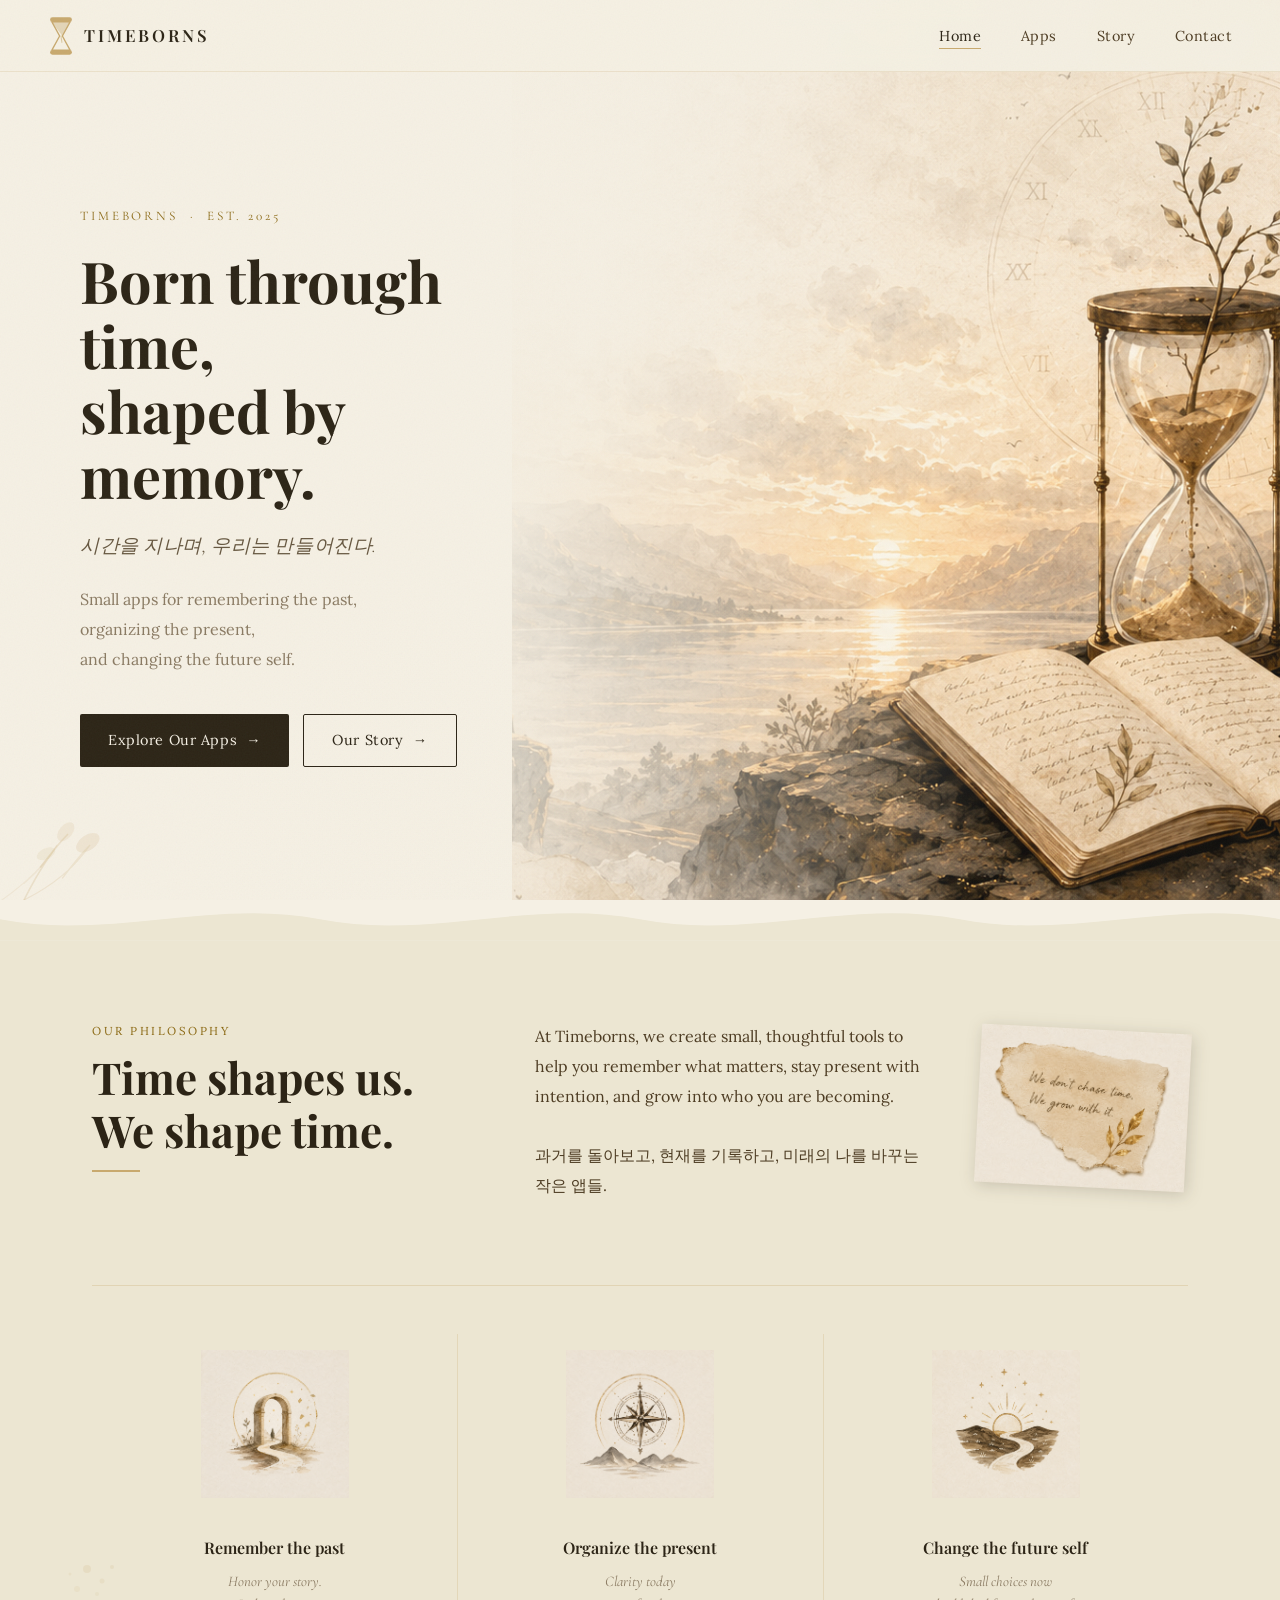
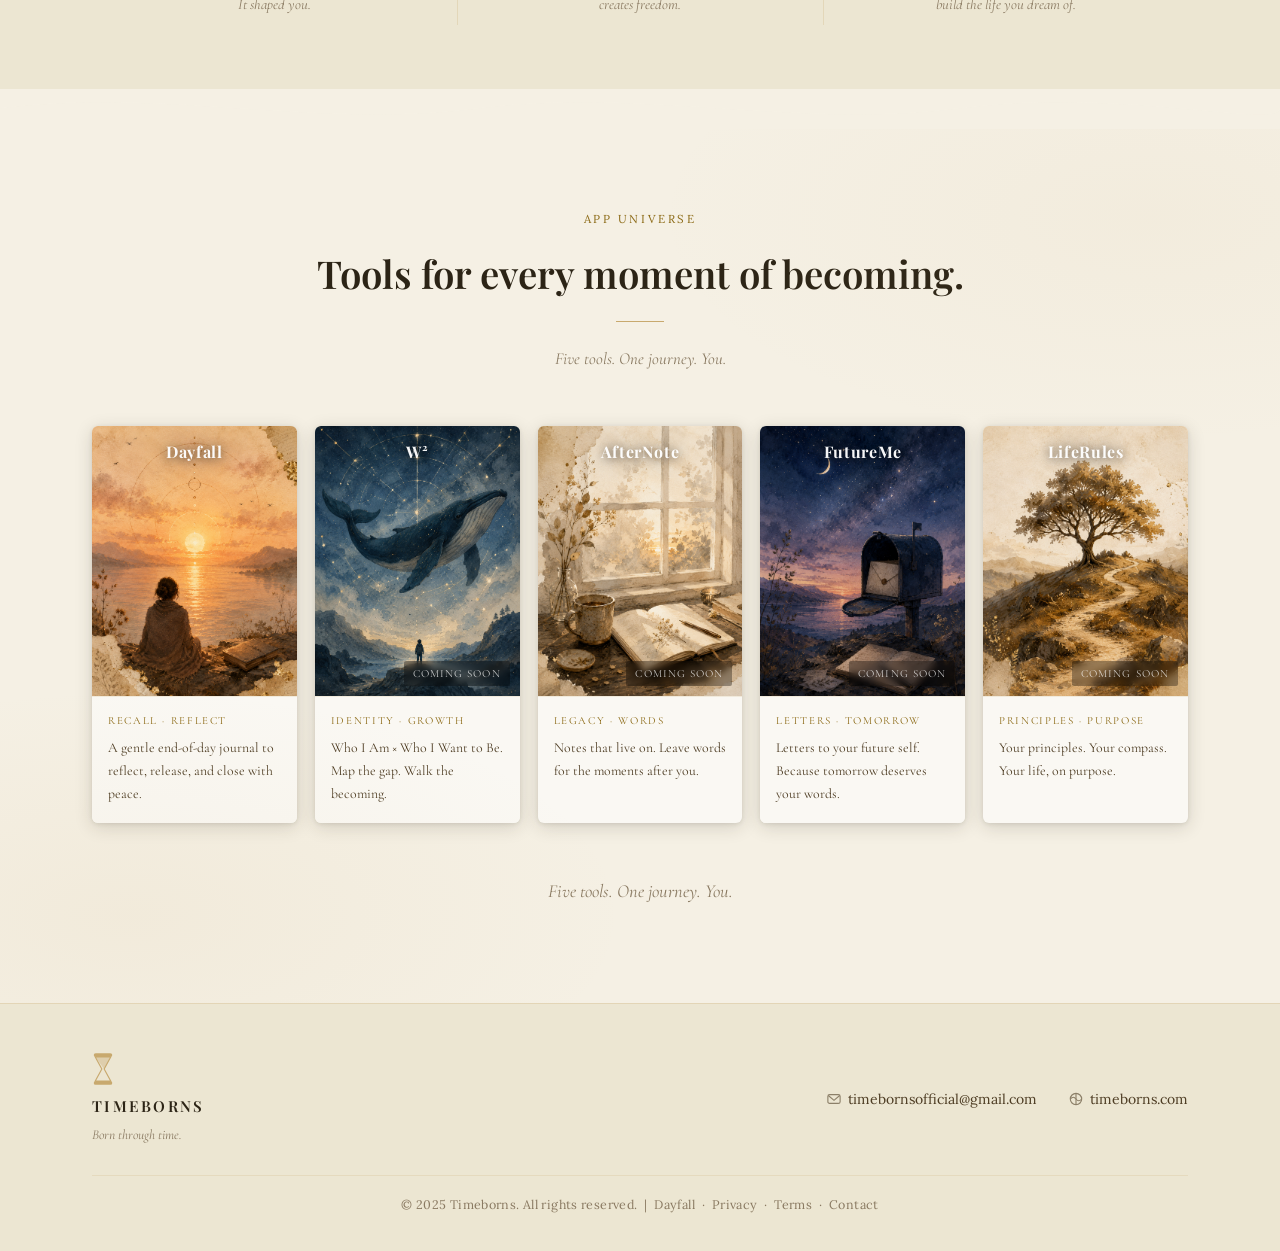
==== commit d56c3f05: "Stage W-3: refine Timeborns image layout" ====
--- a/index.html
+++ b/index.html
@@ -61,321 +61,11 @@
         </div>
       </div>
 
-      <!-- Right: Rich atmospheric illustration -->
+      <!-- Right: Hero image -->
       <div class="hero-visual" aria-hidden="true">
-        <svg viewBox="0 0 560 640" fill="none" xmlns="http://www.w3.org/2000/svg"
-             style="width:100%;height:100%;" role="img"
-             aria-label="Atmospheric hourglass illustration with landscape, journal and botanical elements">
-          <defs>
-            <linearGradient id="hsky" x1="0" y1="0" x2="0" y2="1">
-              <stop offset="0%"   stop-color="#f6f1e5"/>
-              <stop offset="28%"  stop-color="#f2ead4"/>
-              <stop offset="58%"  stop-color="#ecd9bc"/>
-              <stop offset="82%"  stop-color="#e2caa4"/>
-              <stop offset="100%" stop-color="#d8be94"/>
-            </linearGradient>
-            <radialGradient id="hhorizon" cx="52%" cy="62%" r="48%">
-              <stop offset="0%"   stop-color="#f5c870" stop-opacity="0.38"/>
-              <stop offset="45%"  stop-color="#e8a840" stop-opacity="0.15"/>
-              <stop offset="100%" stop-color="#c8903a" stop-opacity="0"/>
-            </radialGradient>
-            <radialGradient id="hg-glow" cx="50%" cy="50%" r="50%">
-              <stop offset="0%"   stop-color="#e8c870" stop-opacity="0.35"/>
-              <stop offset="60%"  stop-color="#c8a96e" stop-opacity="0.12"/>
-              <stop offset="100%" stop-color="#c8a96e" stop-opacity="0"/>
-            </radialGradient>
-            <linearGradient id="hg-glass-upper" x1="0" y1="0" x2="1" y2="0">
-              <stop offset="0%"   stop-color="#a87830" stop-opacity="0.22"/>
-              <stop offset="32%"  stop-color="#e8d5a0" stop-opacity="0.48"/>
-              <stop offset="65%"  stop-color="#f0e4b8" stop-opacity="0.38"/>
-              <stop offset="100%" stop-color="#a87830" stop-opacity="0.18"/>
-            </linearGradient>
-            <linearGradient id="hg-glass-lower" x1="0" y1="0" x2="1" y2="0">
-              <stop offset="0%"   stop-color="#a87830" stop-opacity="0.18"/>
-              <stop offset="35%"  stop-color="#e0cc90" stop-opacity="0.42"/>
-              <stop offset="68%"  stop-color="#ead8a8" stop-opacity="0.35"/>
-              <stop offset="100%" stop-color="#a87830" stop-opacity="0.15"/>
-            </linearGradient>
-            <linearGradient id="hg-sand-top" x1="0" y1="0" x2="0" y2="1">
-              <stop offset="0%"   stop-color="#f0d878"/>
-              <stop offset="55%"  stop-color="#d4a848"/>
-              <stop offset="100%" stop-color="#a87c28"/>
-            </linearGradient>
-            <linearGradient id="hg-sand-btm" x1="0" y1="0" x2="0" y2="1">
-              <stop offset="0%"   stop-color="#c8a040"/>
-              <stop offset="100%" stop-color="#7a5810"/>
-            </linearGradient>
-            <linearGradient id="hbook-l" x1="0" y1="0" x2="0" y2="1">
-              <stop offset="0%"   stop-color="#f8f4ea"/>
-              <stop offset="100%" stop-color="#ede8d8"/>
-            </linearGradient>
-            <linearGradient id="hbook-r" x1="0" y1="0" x2="0" y2="1">
-              <stop offset="0%"   stop-color="#f0ece0"/>
-              <stop offset="100%" stop-color="#e4dece"/>
-            </linearGradient>
-            <filter id="h-mist"><feGaussianBlur stdDeviation="6"/></filter>
-            <filter id="h-soft"><feGaussianBlur stdDeviation="2.5"/></filter>
-            <filter id="h-glow"><feGaussianBlur stdDeviation="12" result="b"/><feComposite in="SourceGraphic" in2="b" operator="over"/></filter>
-            <filter id="h-paint">
-              <feTurbulence type="fractalNoise" baseFrequency="0.04 0.03" numOctaves="3" seed="3" result="n"/>
-              <feDisplacementMap in="SourceGraphic" in2="n" scale="7" xChannelSelector="R" yChannelSelector="G"/>
-            </filter>
-            <clipPath id="h-clip"><rect width="560" height="640"/></clipPath>
-          </defs>
-          <g clip-path="url(#h-clip)">
-
-          <!-- ── Sky base ── -->
-          <rect width="560" height="640" fill="url(#hsky)"/>
-          <ellipse cx="308" cy="420" rx="320" ry="240" fill="url(#hhorizon)"/>
-
-          <!-- ── Atmospheric mist layers ── -->
-          <ellipse cx="80"  cy="55"  rx="140" ry="48" fill="#f8ecc0" fill-opacity="0.2"  filter="url(#h-mist)"/>
-          <ellipse cx="420" cy="40"  rx="110" ry="38" fill="#f8ecc0" fill-opacity="0.16" filter="url(#h-mist)"/>
-          <ellipse cx="240" cy="90"  rx="180" ry="42" fill="#f0dc98" fill-opacity="0.13" filter="url(#h-mist)"/>
-          <ellipse cx="500" cy="110" rx="80"  ry="30" fill="#f8ecc0" fill-opacity="0.1"  filter="url(#h-mist)"/>
-
-          <!-- ── Mountain silhouettes — far range ── -->
-          <path d="M0 440 Q38 408 82 424 Q128 394 175 412 Q220 388 268 406 Q315 382 365 402 Q412 378 462 396 Q498 382 560 400 L560 468 L0 468 Z"
-                fill="#c0a878" fill-opacity="0.3" filter="url(#h-mist)"/>
-
-          <!-- ── Mountain silhouettes — mid range ── -->
-          <path d="M0 456 Q42 430 88 446 Q138 416 185 434 Q232 412 280 428 Q328 408 378 426 Q425 408 475 424 L560 432 L560 488 L0 488 Z"
-                fill="#9e8660" fill-opacity="0.42" filter="url(#h-paint)"/>
-
-          <!-- ── Mountain silhouettes — near range ── -->
-          <path d="M0 472 Q50 448 100 462 Q152 436 205 452 Q255 428 305 446 Q358 424 410 442 Q458 426 510 442 L560 450 L560 500 L0 500 Z"
-                fill="#7e6840" fill-opacity="0.38" filter="url(#h-paint)"/>
-
-          <!-- ── Water horizon ── -->
-          <ellipse cx="280" cy="506" rx="300" ry="40" fill="#c8b880" fill-opacity="0.22"/>
-          <path d="M60 498 Q180 493 280 498 Q380 503 500 498"
-                stroke="#c8a96e" stroke-width="1" fill="none" opacity="0.28"/>
-          <path d="M100 508 Q200 505 280 508 Q360 511 460 508"
-                stroke="#c8a96e" stroke-width="0.7" fill="none" opacity="0.18"/>
-
-          <!-- ── Sailing boat (tiny, distant) ── -->
-          <g transform="translate(105,495)" opacity="0.28">
-            <path d="M0 13 L7 0 L14 13 Z" fill="#7a6040"/>
-            <line x1="7" y1="0" x2="7" y2="15" stroke="#7a6040" stroke-width="1.3"/>
-            <path d="M-5 15 Q7 17 19 15" stroke="#7a6040" stroke-width="1.6" fill="none" stroke-linecap="round"/>
-          </g>
-
-          <!-- ── Clock ring (large, behind hourglass) ── -->
-          <circle cx="295" cy="270" r="208" stroke="#c8a96e" stroke-width="1.2" fill="none" opacity="0.16"/>
-          <circle cx="295" cy="270" r="196" stroke="#c8a96e" stroke-width="0.6" fill="none" opacity="0.1"/>
-          <!-- Roman numerals -->
-          <text x="295" y="74"  text-anchor="middle" fill="#8b6914" opacity="0.32" font-size="13" font-family="Georgia,serif">XII</text>
-          <text x="295" y="474" text-anchor="middle" fill="#8b6914" opacity="0.32" font-size="13" font-family="Georgia,serif">VI</text>
-          <text x="499" y="276" text-anchor="middle" fill="#8b6914" opacity="0.32" font-size="13" font-family="Georgia,serif">III</text>
-          <text x="92"  y="276" text-anchor="middle" fill="#8b6914" opacity="0.32" font-size="13" font-family="Georgia,serif">IX</text>
-          <text x="442" y="128" text-anchor="middle" fill="#8b6914" opacity="0.22" font-size="11" font-family="Georgia,serif">II</text>
-          <text x="150" y="128" text-anchor="middle" fill="#8b6914" opacity="0.22" font-size="11" font-family="Georgia,serif">X</text>
-          <text x="442" y="424" text-anchor="middle" fill="#8b6914" opacity="0.22" font-size="11" font-family="Georgia,serif">IV</text>
-          <text x="150" y="424" text-anchor="middle" fill="#8b6914" opacity="0.22" font-size="11" font-family="Georgia,serif">VIII</text>
-          <!-- Clock tick marks -->
-          <line x1="295" y1="64"  x2="295" y2="80"  stroke="#c8a96e" stroke-width="1.5" opacity="0.22"/>
-          <line x1="295" y1="462" x2="295" y2="478" stroke="#c8a96e" stroke-width="1.5" opacity="0.22"/>
-          <line x1="87"  y1="270" x2="103" y2="270" stroke="#c8a96e" stroke-width="1.5" opacity="0.22"/>
-          <line x1="489" y1="270" x2="505" y2="270" stroke="#c8a96e" stroke-width="1.5" opacity="0.22"/>
-          <line x1="147" y1="123" x2="157" y2="133" stroke="#c8a96e" stroke-width="1" opacity="0.16"/>
-          <line x1="435" y1="123" x2="445" y2="133" stroke="#c8a96e" stroke-width="1" opacity="0.16"/>
-          <line x1="147" y1="409" x2="157" y2="419" stroke="#c8a96e" stroke-width="1" opacity="0.16"/>
-          <line x1="435" y1="409" x2="445" y2="419" stroke="#c8a96e" stroke-width="1" opacity="0.16"/>
-
-          <!-- ── Hourglass glow aura ── -->
-          <ellipse cx="295" cy="265" rx="110" ry="110" fill="url(#hg-glow)" filter="url(#h-soft)"/>
-
-          <!-- ── Hourglass pillars ── -->
-          <rect x="188" y="128" width="10" height="308" rx="5" fill="#7a5a18" fill-opacity="0.55"/>
-          <rect x="402" y="128" width="10" height="308" rx="5" fill="#7a5a18" fill-opacity="0.55"/>
-          <!-- Pillar caps (top) -->
-          <ellipse cx="193" cy="128" rx="7" ry="4" fill="#a07828" fill-opacity="0.6"/>
-          <ellipse cx="407" cy="128" rx="7" ry="4" fill="#a07828" fill-opacity="0.6"/>
-          <!-- Pillar caps (bottom) -->
-          <ellipse cx="193" cy="436" rx="7" ry="4" fill="#a07828" fill-opacity="0.55"/>
-          <ellipse cx="407" cy="436" rx="7" ry="4" fill="#a07828" fill-opacity="0.55"/>
-
-          <!-- ── Hourglass top cap ── -->
-          <rect x="178" y="116" width="234" height="16" rx="8" fill="#7a5818" fill-opacity="0.88"/>
-          <rect x="184" y="117" width="222" height="6"  rx="3" fill="#c8a96e" fill-opacity="0.38"/>
-          <rect x="184" y="117" width="222" height="3"  rx="1.5" fill="#e8d090" fill-opacity="0.22"/>
-
-          <!-- ── Hourglass bottom cap ── -->
-          <rect x="178" y="436" width="234" height="16" rx="8" fill="#7a5818" fill-opacity="0.88"/>
-          <rect x="184" y="437" width="222" height="6"  rx="3" fill="#c8a96e" fill-opacity="0.32"/>
-
-          <!-- ── Hourglass upper bulb ── -->
-          <path d="M195 132 L405 132 L336 265 L254 265 Z"
-                fill="url(#hg-glass-upper)" stroke="#8b6914" stroke-width="2.5" stroke-linejoin="round"/>
-          <!-- Glass highlight (left edge reflection) -->
-          <path d="M198 135 L222 135 L198 230" stroke="#f0e4c0" stroke-width="1.5" fill="none" opacity="0.3" stroke-linecap="round"/>
-          <!-- Sand in upper bulb -->
-          <path d="M210 142 Q295 134 380 142 L336 265 L254 265 Z"
-                fill="url(#hg-sand-top)" fill-opacity="0.58"/>
-          <!-- Sand surface highlight -->
-          <path d="M214 148 Q295 140 376 148" stroke="#f0e080" stroke-width="1.5" fill="none" opacity="0.3"/>
-
-          <!-- ── Sand stream at waist ── -->
-          <path d="M293 262 Q295 272 297 286 Q295 300 293 314"
-                stroke="#e8c870" stroke-width="3" stroke-linecap="round" opacity="0.65"/>
-          <path d="M295 268 Q297 280 299 292 Q297 304 295 316"
-                stroke="#f0d880" stroke-width="1.2" stroke-linecap="round" opacity="0.35"/>
-
-          <!-- ── Hourglass lower bulb ── -->
-          <path d="M254 265 L336 265 L405 436 L195 436 Z"
-                fill="url(#hg-glass-lower)" stroke="#8b6914" stroke-width="2.5" stroke-linejoin="round"/>
-          <!-- Glass highlight -->
-          <path d="M257 268 L240 380" stroke="#f0e4c0" stroke-width="1.5" fill="none" opacity="0.25" stroke-linecap="round"/>
-          <!-- Sand pile in lower bulb -->
-          <path d="M215 428 Q248 404 270 414 Q290 404 310 418 Q330 408 350 420 Q370 410 395 428 L405 436 L195 436 Z"
-                fill="url(#hg-sand-btm)" fill-opacity="0.62"/>
-          <!-- Sand surface highlight -->
-          <path d="M228 424 Q265 412 295 418 Q325 412 360 422"
-                stroke="#e8c050" stroke-width="1.2" fill="none" opacity="0.28"/>
-
-          <!-- ── Botanical sprout from hourglass top ── -->
-          <!-- Main stems -->
-          <path d="M295 116 Q284 96 272 76 Q264 58 272 44"
-                stroke="#7a5a18" stroke-width="2.8" fill="none" opacity="0.7" stroke-linecap="round"/>
-          <path d="M295 116 Q308 94 322 74 Q332 56 322 42"
-                stroke="#7a5a18" stroke-width="2.8" fill="none" opacity="0.7" stroke-linecap="round"/>
-          <path d="M295 116 Q295 96 295 76 Q295 60 292 46"
-                stroke="#7a5a18" stroke-width="2.2" fill="none" opacity="0.6" stroke-linecap="round"/>
-          <!-- Sub-branches -->
-          <path d="M280 72 Q270 58 265 46"
-                stroke="#7a5a18" stroke-width="1.8" fill="none" opacity="0.55" stroke-linecap="round"/>
-          <path d="M280 72 Q272 62 275 50"
-                stroke="#7a5a18" stroke-width="1.5" fill="none" opacity="0.48" stroke-linecap="round"/>
-          <path d="M315 70 Q325 56 328 44"
-                stroke="#7a5a18" stroke-width="1.8" fill="none" opacity="0.55" stroke-linecap="round"/>
-          <!-- Leaves — larger, more detailed -->
-          <ellipse cx="268" cy="46" rx="16" ry="9" fill="#7a5818" fill-opacity="0.58" transform="rotate(-35,268,46)"/>
-          <ellipse cx="325" cy="44" rx="16" ry="9" fill="#7a5818" fill-opacity="0.58" transform="rotate(38,325,44)"/>
-          <ellipse cx="292" cy="62" rx="12" ry="7" fill="#7a5818" fill-opacity="0.5"  transform="rotate(-8,292,62)"/>
-          <ellipse cx="265" cy="58" rx="10" ry="6" fill="#7a5818" fill-opacity="0.45" transform="rotate(-50,265,58)"/>
-          <ellipse cx="330" cy="56" rx="10" ry="6" fill="#7a5818" fill-opacity="0.45" transform="rotate(45,330,56)"/>
-          <ellipse cx="282" cy="80" rx="8"  ry="5" fill="#7a5818" fill-opacity="0.4"  transform="rotate(-20,282,80)"/>
-          <ellipse cx="310" cy="78" rx="8"  ry="5" fill="#7a5818" fill-opacity="0.4"  transform="rotate(22,310,78)"/>
-          <!-- Berries / buds -->
-          <circle cx="264" cy="38" r="4"   fill="#8b6914" fill-opacity="0.52"/>
-          <circle cx="328" cy="36" r="4"   fill="#8b6914" fill-opacity="0.48"/>
-          <circle cx="290" cy="44" r="3"   fill="#8b6914" fill-opacity="0.44"/>
-          <circle cx="272" cy="54" r="2.5" fill="#c8a96e" fill-opacity="0.35"/>
-          <circle cx="318" cy="52" r="2.5" fill="#c8a96e" fill-opacity="0.35"/>
-
-          <!-- ── Open journal / book (lower foreground) ── -->
-          <g transform="translate(98, 485)">
-            <!-- Book shadow -->
-            <ellipse cx="186" cy="110" rx="195" ry="18" fill="#a07828" fill-opacity="0.18" filter="url(#h-soft)"/>
-            <!-- Left page -->
-            <path d="M0 45 Q78 30 156 42 L156 118 Q78 134 0 118 Z"
-                  fill="url(#hbook-l)" fill-opacity="0.94"/>
-            <!-- Right page -->
-            <path d="M156 42 Q234 28 312 42 L312 118 Q234 134 156 118 Z"
-                  fill="url(#hbook-r)" fill-opacity="0.9"/>
-            <!-- Spine -->
-            <path d="M152 40 L160 40 L160 120 L152 120 Z" fill="#b89858" fill-opacity="0.45"/>
-            <!-- Page curl edge (left) -->
-            <path d="M0 45 Q-4 82 0 118" stroke="#d4c898" stroke-width="1.5" fill="none" opacity="0.35"/>
-            <!-- Page curl edge (right) -->
-            <path d="M312 42 Q316 80 312 118" stroke="#c4b888" stroke-width="1.5" fill="none" opacity="0.3"/>
-            <!-- Handwriting lines — left page (more detailed, slightly curved) -->
-            <path d="M16 64 Q86 59 148 62"  stroke="#8a7850" stroke-width="1"   fill="none" opacity="0.55"/>
-            <path d="M16 73 Q84 68 146 71"  stroke="#8a7850" stroke-width="0.95" fill="none" opacity="0.48"/>
-            <path d="M16 82 Q88 77 148 80"  stroke="#8a7850" stroke-width="0.9"  fill="none" opacity="0.5"/>
-            <path d="M16 91 Q82 86 144 89"  stroke="#8a7850" stroke-width="0.9"  fill="none" opacity="0.44"/>
-            <path d="M16 100 Q86 95 148 98" stroke="#8a7850" stroke-width="0.85" fill="none" opacity="0.46"/>
-            <path d="M16 109 Q80 104 140 107" stroke="#8a7850" stroke-width="0.8" fill="none" opacity="0.38"/>
-            <!-- Handwriting lines — right page -->
-            <path d="M166 62 Q234 58 304 61"  stroke="#8a7850" stroke-width="0.9"  fill="none" opacity="0.42"/>
-            <path d="M166 71 Q232 67 302 70"  stroke="#8a7850" stroke-width="0.85" fill="none" opacity="0.38"/>
-            <path d="M166 80 Q236 76 304 79"  stroke="#8a7850" stroke-width="0.9"  fill="none" opacity="0.4"/>
-            <path d="M166 89 Q230 85 298 88"  stroke="#8a7850" stroke-width="0.8"  fill="none" opacity="0.34"/>
-            <path d="M166 98 Q234 94 304 97"  stroke="#8a7850" stroke-width="0.8"  fill="none" opacity="0.36"/>
-            <!-- Pressed botanical leaf on right page -->
-            <path d="M188 108 Q204 96 220 108 Q204 120 188 108 Z" fill="#6a8848" fill-opacity="0.35"/>
-            <line x1="204" y1="96" x2="204" y2="120" stroke="#5a7838" stroke-width="1" fill="none" opacity="0.4"/>
-            <!-- Ink stain / gold splotch -->
-            <ellipse cx="260" cy="106" rx="6" ry="4" fill="#c8a030" fill-opacity="0.2" transform="rotate(-10,260,106)"/>
-            <!-- Pen resting on right page -->
-            <line x1="270" y1="100" x2="308" y2="116" stroke="#4a3018" stroke-width="3" stroke-linecap="round" opacity="0.88"/>
-            <ellipse cx="268" cy="99" rx="3" ry="3" fill="#7a5830" fill-opacity="0.72"/>
-            <line x1="306" y1="115" x2="314" y2="119" stroke="#3a2010" stroke-width="1.8" stroke-linecap="round" opacity="0.6"/>
-          </g>
-
-          <!-- ── Coffee mug (right of journal) ── -->
-          <g transform="translate(432, 502)">
-            <path d="M10 24 Q8 26 8 58 Q8 67 16 68 L50 68 Q58 66 58 58 L58 24 Z"
-                  fill="#9a7a5a" fill-opacity="0.84"/>
-            <!-- Ceramic speckle texture -->
-            <circle cx="22" cy="36" r="1.8" fill="#7a5838" fill-opacity="0.3"/>
-            <circle cx="38" cy="30" r="1.5" fill="#7a5838" fill-opacity="0.28"/>
-            <circle cx="30" cy="50" r="1.6" fill="#7a5838" fill-opacity="0.3"/>
-            <circle cx="48" cy="44" r="1.4" fill="#7a5838" fill-opacity="0.26"/>
-            <circle cx="18" cy="54" r="1.3" fill="#7a5838" fill-opacity="0.28"/>
-            <ellipse cx="33" cy="24" rx="25" ry="6.5" fill="#b09870" fill-opacity="0.78"/>
-            <ellipse cx="33" cy="24" rx="21" ry="4.5" fill="#2e1808" fill-opacity="0.68"/>
-            <!-- Handle -->
-            <path d="M57 34 Q76 34 76 50 Q76 66 57 66"
-                  stroke="#7a5838" stroke-width="5.5" fill="none" stroke-linecap="round" opacity="0.9"/>
-            <!-- Steam wisps -->
-            <path d="M20 18 Q16 8 20 0"  stroke="#ece8d8" stroke-width="1.4" fill="none" opacity="0.38" stroke-linecap="round"/>
-            <path d="M33 16 Q29 6 33 -2" stroke="#ece8d8" stroke-width="1.4" fill="none" opacity="0.33" stroke-linecap="round"/>
-            <path d="M46 18 Q42 8 46 0"  stroke="#ece8d8" stroke-width="1.4" fill="none" opacity="0.3"  stroke-linecap="round"/>
-          </g>
-
-          <!-- ── Sitting figure on distant shore ── -->
-          <g transform="translate(72,492)" opacity="0.45">
-            <!-- Rock -->
-            <ellipse cx="14" cy="34" rx="22" ry="9" fill="#5a4428" fill-opacity="0.9"/>
-            <!-- Body (sitting, looking toward landscape) -->
-            <path d="M8 28 Q11 15 16 12 Q21 10 24 15 Q27 20 24 25 Q20 29 11 31 Z"
-                  fill="#3c2c14" fill-opacity="0.92"/>
-            <circle cx="17" cy="10" r="6" fill="#3c2c14" fill-opacity="0.92"/>
-            <path d="M8 27 Q3 30 0 35"  stroke="#3c2c14" stroke-width="4" stroke-linecap="round" fill="none" opacity="0.88"/>
-            <path d="M12 29 Q9 34 7 38"  stroke="#3c2c14" stroke-width="3.5" stroke-linecap="round" fill="none" opacity="0.88"/>
-          </g>
-
-          <!-- ── Handwriting script fragments (atmospheric) ── -->
-          <text x="428" y="188" fill="#8b6914" opacity="0.22" font-size="11" font-family="Georgia,serif" font-style="italic" transform="rotate(-3,428,188)">Born through</text>
-          <text x="436" y="204" fill="#8b6914" opacity="0.22" font-size="11" font-family="Georgia,serif" font-style="italic" transform="rotate(-3,436,204)">time...</text>
-          <line x1="426" y1="210" x2="500" y2="208" stroke="#8b6914" stroke-width="0.6" opacity="0.14"/>
-          <line x1="426" y1="218" x2="494" y2="216" stroke="#8b6914" stroke-width="0.5" opacity="0.1"/>
-          <text x="118" y="320" fill="#8b6914" opacity="0.18" font-size="10" font-family="Georgia,serif" font-style="italic" transform="rotate(-8,118,320)">shaped by</text>
-          <text x="112" y="334" fill="#8b6914" opacity="0.18" font-size="10" font-family="Georgia,serif" font-style="italic" transform="rotate(-8,112,334)">memory...</text>
-
-          <!-- ── Torn paper fragment (lower-right, decorative) ── -->
-          <path d="M410 370 Q426 358 445 368 Q460 354 478 366 Q492 354 510 366
-                    L510 448 Q494 442 475 450 Q456 444 435 450 Q418 444 408 448 Z"
-                fill="#dfd4b8" fill-opacity="0.62"/>
-          <path d="M410 370 Q418 362 428 368 Q438 356 448 364 Q458 352 468 362 Q478 352 490 360 Q500 352 510 362"
-                fill="#dfd4b8" fill-opacity="0.45" stroke="#c8b898" stroke-width="0.5"/>
-          <text x="420" y="398" fill="#8b6914" opacity="0.45" font-size="10.5" font-family="Georgia,serif" font-style="italic">We don't chase</text>
-          <text x="424" y="414" fill="#8b6914" opacity="0.45" font-size="10.5" font-family="Georgia,serif" font-style="italic">time. We grow</text>
-          <text x="430" y="430" fill="#8b6914" opacity="0.45" font-size="10.5" font-family="Georgia,serif" font-style="italic">with it.</text>
-          <!-- Gold botanical on torn paper -->
-          <path d="M496 438 Q500 428 496 418" stroke="#c8a96e" stroke-width="1.2" fill="none" opacity="0.35" stroke-linecap="round"/>
-          <ellipse cx="494" cy="420" rx="6" ry="3.5" fill="#c8a96e" fill-opacity="0.28" transform="rotate(-40,494,420)"/>
-          <ellipse cx="498" cy="430" rx="5" ry="3" fill="#c8a96e" fill-opacity="0.25" transform="rotate(-25,498,430)"/>
-
-          <!-- ── Left edge botanical decoration ── -->
-          <path d="M95 390 Q108 362 124 338 Q114 356 100 378"
-                stroke="#9a7a38" stroke-width="1.8" fill="none" opacity="0.35" stroke-linecap="round"/>
-          <path d="M95 390 Q115 375 130 355 Q118 368 102 384"
-                stroke="#9a7a38" stroke-width="1.4" fill="none" opacity="0.28" stroke-linecap="round"/>
-          <ellipse cx="122" cy="340" rx="14" ry="8"  fill="#9a7a38" fill-opacity="0.25" transform="rotate(-48,122,340)"/>
-          <ellipse cx="108" cy="356" rx="12" ry="7"  fill="#9a7a38" fill-opacity="0.22" transform="rotate(-32,108,356)"/>
-          <ellipse cx="98"  cy="374" rx="10" ry="6"  fill="#9a7a38" fill-opacity="0.2"  transform="rotate(-18,98,374)"/>
-          <ellipse cx="130" cy="352" rx="9"  ry="5.5" fill="#9a7a38" fill-opacity="0.18" transform="rotate(-58,130,352)"/>
-
-          <!-- ── Birds in sky ── -->
-          <path d="M360 90 Q364 86 368 90 Q372 86 376 90" stroke="#9a8860" stroke-width="1.4" fill="none" opacity="0.25"/>
-          <path d="M380 73 Q384 70 388 73 Q392 70 396 73" stroke="#9a8860" stroke-width="1.2" fill="none" opacity="0.2"/>
-          <path d="M335 76 Q339 73 343 76 Q347 73 351 76" stroke="#9a8860" stroke-width="1.2" fill="none" opacity="0.18"/>
-          <path d="M405 100 Q408 97 411 100 Q414 97 417 100" stroke="#9a8860" stroke-width="1" fill="none" opacity="0.15"/>
-
-          </g>
-        </svg>
+        <img src="assets/images/hero-timeborns.png"
+             alt="Atmospheric Timeborns hero illustration with hourglass, journal, and botanical elements"
+             class="hero-img">
       </div>
     </section>
 
@@ -409,80 +99,29 @@
             </p>
           </div>
           <aside class="phil-note" aria-hidden="true">
-            <p>We don't chase time.</p>
-            <span class="phil-note-gold"></span>
-            <p>We grow with it.</p>
+            <img src="assets/images/philosophy-note.png" alt="" class="phil-note-img">
           </aside>
         </div>
 
         <!-- Three Pillars -->
         <div class="pillars" role="list">
           <div class="pillar" role="listitem">
-            <div class="pillar-icon" aria-hidden="true">
-              <svg viewBox="0 0 64 64" fill="none" xmlns="http://www.w3.org/2000/svg">
-                <!-- Arch / doorway through time -->
-                <path d="M10 56 L10 30 Q10 12 32 12 Q54 12 54 30 L54 56"
-                      stroke="#8b6914" stroke-width="2" fill="none" stroke-linecap="round"/>
-                <rect x="6" y="52" width="52" height="5" rx="2.5" fill="#c8a96e" fill-opacity="0.45"/>
-                <path d="M22 56 L22 34 Q22 24 32 24 Q42 24 42 34 L42 56"
-                      stroke="#c8a96e" stroke-width="1.5" fill="none" stroke-linecap="round"/>
-                <!-- Figure through arch -->
-                <circle cx="32" cy="36" r="3" fill="#8b6914" fill-opacity="0.5"/>
-                <line x1="32" y1="39" x2="32" y2="50" stroke="#8b6914" stroke-width="2" stroke-linecap="round" opacity="0.5"/>
-                <!-- Stars above arch -->
-                <circle cx="32" cy="6"  r="1.5" fill="#c8a96e" fill-opacity="0.5"/>
-                <circle cx="24" cy="9"  r="1"   fill="#c8a96e" fill-opacity="0.4"/>
-                <circle cx="40" cy="9"  r="1"   fill="#c8a96e" fill-opacity="0.4"/>
-              </svg>
+            <div class="pillar-img-wrap" aria-hidden="true">
+              <img src="assets/images/philosophy-remember.png" alt="" class="pillar-img">
             </div>
             <h3 class="pillar-title">Remember the past</h3>
             <p class="pillar-body">Honor your story.<br>It shaped you.</p>
           </div>
           <div class="pillar" role="listitem">
-            <div class="pillar-icon" aria-hidden="true">
-              <svg viewBox="0 0 64 64" fill="none" xmlns="http://www.w3.org/2000/svg">
-                <!-- Compass rose -->
-                <circle cx="32" cy="32" r="24" stroke="#8b6914" stroke-width="1.5" fill="none" opacity="0.5"/>
-                <circle cx="32" cy="32" r="3.5" fill="#c8a96e"/>
-                <!-- North pointer (dark, prominent) -->
-                <path d="M32 8 L35 26 L32 24 L29 26 Z" fill="#8b6914" fill-opacity="0.8"/>
-                <!-- South pointer (lighter) -->
-                <path d="M32 56 L29 38 L32 40 L35 38 Z" fill="#8b6914" fill-opacity="0.4"/>
-                <!-- East -->
-                <path d="M56 32 L38 35 L40 32 L38 29 Z" fill="#8b6914" fill-opacity="0.4"/>
-                <!-- West -->
-                <path d="M8 32 L26 29 L24 32 L26 35 Z" fill="#8b6914" fill-opacity="0.4"/>
-                <!-- Cross lines -->
-                <line x1="32" y1="12" x2="32" y2="52" stroke="#c8a96e" stroke-width="0.5" opacity="0.3"/>
-                <line x1="12" y1="32" x2="52" y2="32" stroke="#c8a96e" stroke-width="0.5" opacity="0.3"/>
-                <!-- Diagonal faint -->
-                <line x1="15" y1="15" x2="49" y2="49" stroke="#c8a96e" stroke-width="0.4" opacity="0.18"/>
-                <line x1="49" y1="15" x2="15" y2="49" stroke="#c8a96e" stroke-width="0.4" opacity="0.18"/>
-              </svg>
+            <div class="pillar-img-wrap" aria-hidden="true">
+              <img src="assets/images/philosophy-organize.png" alt="" class="pillar-img">
             </div>
             <h3 class="pillar-title">Organize the present</h3>
             <p class="pillar-body">Clarity today<br>creates freedom.</p>
           </div>
           <div class="pillar" role="listitem">
-            <div class="pillar-icon" aria-hidden="true">
-              <svg viewBox="0 0 64 64" fill="none" xmlns="http://www.w3.org/2000/svg">
-                <!-- Path leading to sunrise -->
-                <path d="M8 56 Q22 44 32 40 Q42 36 56 56" stroke="#8b6914" stroke-width="2"
-                      fill="none" stroke-linecap="round"/>
-                <!-- Sun rays -->
-                <path d="M32 36 L32 22"  stroke="#c8a96e" stroke-width="2" stroke-linecap="round"/>
-                <path d="M22 24 L16 18"  stroke="#c8a96e" stroke-width="1.5" stroke-linecap="round" opacity="0.7"/>
-                <path d="M42 24 L48 18"  stroke="#c8a96e" stroke-width="1.5" stroke-linecap="round" opacity="0.7"/>
-                <path d="M18 32 L10 32"  stroke="#c8a96e" stroke-width="1.5" stroke-linecap="round" opacity="0.6"/>
-                <path d="M46 32 L54 32"  stroke="#c8a96e" stroke-width="1.5" stroke-linecap="round" opacity="0.6"/>
-                <path d="M20 42 L14 46"  stroke="#c8a96e" stroke-width="1.2" stroke-linecap="round" opacity="0.45"/>
-                <path d="M44 42 L50 46"  stroke="#c8a96e" stroke-width="1.2" stroke-linecap="round" opacity="0.45"/>
-                <!-- Sun disc -->
-                <circle cx="32" cy="32" r="8" fill="#c8a96e" fill-opacity="0.7"/>
-                <circle cx="32" cy="32" r="5" fill="#e8d080" fill-opacity="0.5"/>
-                <!-- Horizon line -->
-                <line x1="8" y1="56" x2="56" y2="56" stroke="#c8a96e" stroke-width="1" opacity="0.4"/>
-              </svg>
+            <div class="pillar-img-wrap" aria-hidden="true">
+              <img src="assets/images/philosophy-change.png" alt="" class="pillar-img">
             </div>
             <h3 class="pillar-title">Change the future self</h3>
             <p class="pillar-body">Small choices now<br>build the life you dream of.</p>
@@ -515,8 +154,8 @@
           <article class="app-card app-card--dayfall" role="listitem">
             <a href="./dayfall/" aria-label="Learn more about Dayfall — recall calendar app">
               <div class="app-card-visual">
-                <img src="assets/illustrations/card-dayfall.svg"
-                     alt="Dayfall app — warm sunset scene with a lone figure by the water"
+                <img src="assets/images/app-dayfall.png"
+                     alt="Dayfall app illustration"
                      class="card-illust">
                 <span class="app-card-name">Dayfall</span>
               </div>
@@ -530,8 +169,8 @@
           <!-- W² (inactive placeholder) -->
           <article class="app-card app-card--w2 app-card--inactive" role="listitem">
             <div class="app-card-visual">
-              <img src="assets/illustrations/card-w2.svg"
-                   alt="W² app — whale in a starry deep ocean"
+              <img src="assets/images/app-w2.png"
+                   alt="W² app illustration"
                    class="card-illust">
               <span class="app-card-name">W²</span>
               <span class="app-card-coming">Coming soon</span>
@@ -545,8 +184,8 @@
           <!-- AfterNote (inactive placeholder) -->
           <article class="app-card app-card--afternote app-card--inactive" role="listitem">
             <div class="app-card-visual">
-              <img src="assets/illustrations/card-afternote.svg"
-                   alt="AfterNote app — quiet study desk with an open journal"
+              <img src="assets/images/app-afternote.png"
+                   alt="AfterNote app illustration"
                    class="card-illust">
               <span class="app-card-name">AfterNote</span>
               <span class="app-card-coming">Coming soon</span>
@@ -560,8 +199,8 @@
           <!-- FutureMe (inactive placeholder) -->
           <article class="app-card app-card--futureme app-card--inactive" role="listitem">
             <div class="app-card-visual">
-              <img src="assets/illustrations/card-futureme.svg"
-                   alt="FutureMe app — vintage mailbox against a twilight sky"
+              <img src="assets/images/app-futureme.png"
+                   alt="FutureMe app illustration"
                    class="card-illust">
               <span class="app-card-name">FutureMe</span>
               <span class="app-card-coming">Coming soon</span>
@@ -575,8 +214,8 @@
           <!-- LifeRules (inactive placeholder) -->
           <article class="app-card app-card--liferules app-card--inactive" role="listitem">
             <div class="app-card-visual">
-              <img src="assets/illustrations/card-liferules.svg"
-                   alt="LifeRules app — solitary tree on a golden hillside path"
+              <img src="assets/images/app-liferules.png"
+                   alt="LifeRules app illustration"
                    class="card-illust">
               <span class="app-card-name">LifeRules</span>
               <span class="app-card-coming">Coming soon</span>
--- a/style.css
+++ b/style.css
@@ -173,8 +173,7 @@
 .hero {
   min-height: 100vh;
   padding-top: var(--nav-h);
-  display: grid;
-  grid-template-columns: 1fr 1fr;
+  display: flex;
   align-items: center;
   position: relative;
   overflow: hidden;
@@ -186,11 +185,16 @@
   position: absolute;
   inset: 0;
   background:
-    radial-gradient(ellipse 75% 65% at 68% 50%, rgba(200,169,110,0.2) 0%, transparent 62%),
+    linear-gradient(108deg,
+      var(--parchment) 28%,
+      rgba(245,240,228,0.9) 44%,
+      rgba(245,240,228,0.45) 60%,
+      rgba(245,240,228,0.05) 80%
+    ),
     radial-gradient(ellipse 45% 40% at 18% 85%, rgba(200,169,110,0.1) 0%, transparent 60%),
-    radial-gradient(ellipse 35% 30% at 85% 15%, rgba(232,213,163,0.12) 0%, transparent 60%),
-    var(--parchment);
-  z-index: 0;
+    radial-gradient(ellipse 35% 30% at 85% 15%, rgba(232,213,163,0.12) 0%, transparent 60%);
+  z-index: 2;
+  pointer-events: none;
 }
 
 /* Decorative corner botanical (bottom-left of hero) */
@@ -203,13 +207,16 @@
   background-size: contain;
   background-repeat: no-repeat;
   pointer-events: none;
-  z-index: 1;
+  z-index: 3;
   opacity: 0.9;
 }
 
 .hero-content {
-  position: relative; z-index: 2;
+  position: relative;
+  z-index: 4;
   padding: 80px 40px 80px 80px;
+  max-width: 580px;
+  flex-shrink: 0;
 }
 .hero-kicker {
   font-family: var(--font-accent);
@@ -246,12 +253,10 @@
 .hero-ctas { display: flex; gap: 14px; flex-wrap: wrap; }
 
 .hero-visual {
-  position: relative; z-index: 2;
-  min-height: 620px;
-  display: flex;
-  align-items: stretch;
-  justify-content: center;
-  padding: 0;
+  position: absolute;
+  top: 0; right: 0; bottom: 0;
+  width: 60%;
+  z-index: 1;
   overflow: hidden;
 }
 .hero-visual svg {
@@ -259,6 +264,15 @@
   width: 100%;
   height: 100%;
   min-height: 580px;
+}
+.hero-img {
+  position: absolute;
+  inset: 0;
+  width: 100%;
+  height: 100%;
+  object-fit: cover;
+  object-position: center top;
+  display: block;
 }
 
 /* ---- WAVE SEPARATOR ---- */
@@ -317,46 +331,25 @@
   line-height: 1.7;
 }
 
-/* Torn paper note card (philosophy section — 3rd grid column, no overlap) */
+/* Torn paper note card (philosophy section — 3rd grid column, image-based) */
 .phil-note {
   position: relative;
   top: auto; right: auto;
   width: 100%;
-  padding: 18px 20px 22px;
-  background: var(--parchment-dark);
+  padding: 0;
+  background: transparent;
   transform: rotate(3deg);
-  box-shadow: 3px 4px 14px rgba(44,36,22,0.16);
   align-self: start;
   margin-top: 8px;
 }
-.phil-note::before {
-  content: '';
-  position: absolute;
-  top: -9px; left: 0; right: 0;
-  height: 10px;
-  background: var(--parchment-dark);
-  clip-path: polygon(0% 100%, 3% 0%, 6% 100%, 9% 0%, 12% 100%, 15% 0%, 18% 100%, 21% 0%, 24% 100%, 27% 0%, 30% 100%, 33% 0%, 36% 100%, 39% 0%, 42% 100%, 45% 0%, 48% 100%, 51% 0%, 54% 100%, 57% 0%, 60% 100%, 63% 0%, 66% 100%, 69% 0%, 72% 100%, 75% 0%, 78% 100%, 81% 0%, 84% 100%, 87% 0%, 90% 100%, 93% 0%, 96% 100%, 100% 0%);
-}
-.phil-note::after {
-  content: '';
-  position: absolute;
-  bottom: -8px; left: 0; right: 0;
-  height: 9px;
-  background: var(--parchment-dark);
-  clip-path: polygon(0% 0%, 4% 100%, 8% 0%, 12% 100%, 16% 0%, 20% 100%, 24% 0%, 28% 100%, 32% 0%, 36% 100%, 40% 0%, 44% 100%, 48% 0%, 52% 100%, 56% 0%, 60% 100%, 64% 0%, 68% 100%, 72% 0%, 76% 100%, 80% 0%, 84% 100%, 88% 0%, 92% 100%, 96% 0%, 100% 100%);
-}
-.phil-note p {
-  font-family: var(--font-accent);
-  font-style: italic;
-  font-size: 0.98rem;
-  color: var(--ink-mid);
-  line-height: 1.7;
-}
-.phil-note-gold {
+.phil-note::before,
+.phil-note::after { content: none; }
+.phil-note-img {
+  width: 100%;
+  height: auto;
   display: block;
-  width: 28px; height: 1px;
-  background: var(--gold);
-  margin: 10px 0 9px;
+  mix-blend-mode: multiply;
+  filter: drop-shadow(2px 3px 8px rgba(44,36,22,0.18));
 }
 
 /* Pillars */
@@ -370,10 +363,24 @@
 }
 .pillar {
   text-align: center;
-  padding: 8px 24px 0;
+  padding: 0 24px 8px;
 }
 .pillar + .pillar { border-left: 1px solid rgba(200,169,110,0.25); }
-.pillar-icon { width: 64px; height: 64px; margin: 0 auto 18px; opacity: 0.75; }
+.pillar-img-wrap {
+  width: calc(100% + 48px);
+  margin: 0 -24px 20px;
+  height: 180px;
+  overflow: hidden;
+  background: var(--parchment-mid);
+}
+.pillar-img {
+  width: 100%;
+  height: 100%;
+  object-fit: contain;
+  object-position: center center;
+  display: block;
+  padding: 16px 24px;
+}
 .pillar-title {
   font-family: var(--font-display);
   font-size: 1rem;
@@ -897,18 +904,20 @@
   .nav-links.open { display: flex; }
   .nav-toggle { display: flex; }
 
-  .hero { grid-template-columns: 1fr; min-height: auto; padding-top: var(--nav-h); }
-  .hero-content { padding: 48px 24px 32px; }
-  .hero-visual { min-height: 320px; padding: 0; }
-  .hero-visual svg { min-height: 320px; }
+  .hero { flex-direction: column; min-height: auto; padding-top: var(--nav-h); align-items: stretch; }
+  .hero::before { background: linear-gradient(to bottom, rgba(245,240,228,0) 30%, var(--parchment) 80%); }
+  .hero-content { padding: 48px 24px 32px; max-width: none; order: 2; }
+  .hero-visual { position: relative; top: auto; right: auto; bottom: auto; width: 100%; height: 340px; min-height: 280px; order: 1; }
+  .hero-visual svg { min-height: 280px; }
   .hero-ctas { flex-direction: column; align-items: flex-start; }
   .hero::after { display: none; }
   .app-card-visual { height: 220px; }
 
   .philosophy-grid { grid-template-columns: 1fr; gap: 36px; }
   .pillars { grid-template-columns: 1fr; gap: 0; }
-  .pillar { padding: 24px 16px; }
+  .pillar { padding: 0 16px 8px; }
   .pillar + .pillar { border-left: none; border-top: 1px solid rgba(200,169,110,0.25); }
+  .pillar-img-wrap { width: calc(100% + 32px); margin: 0 -16px 20px; }
 
   .apps-grid { grid-template-columns: repeat(2, 1fr); }
 
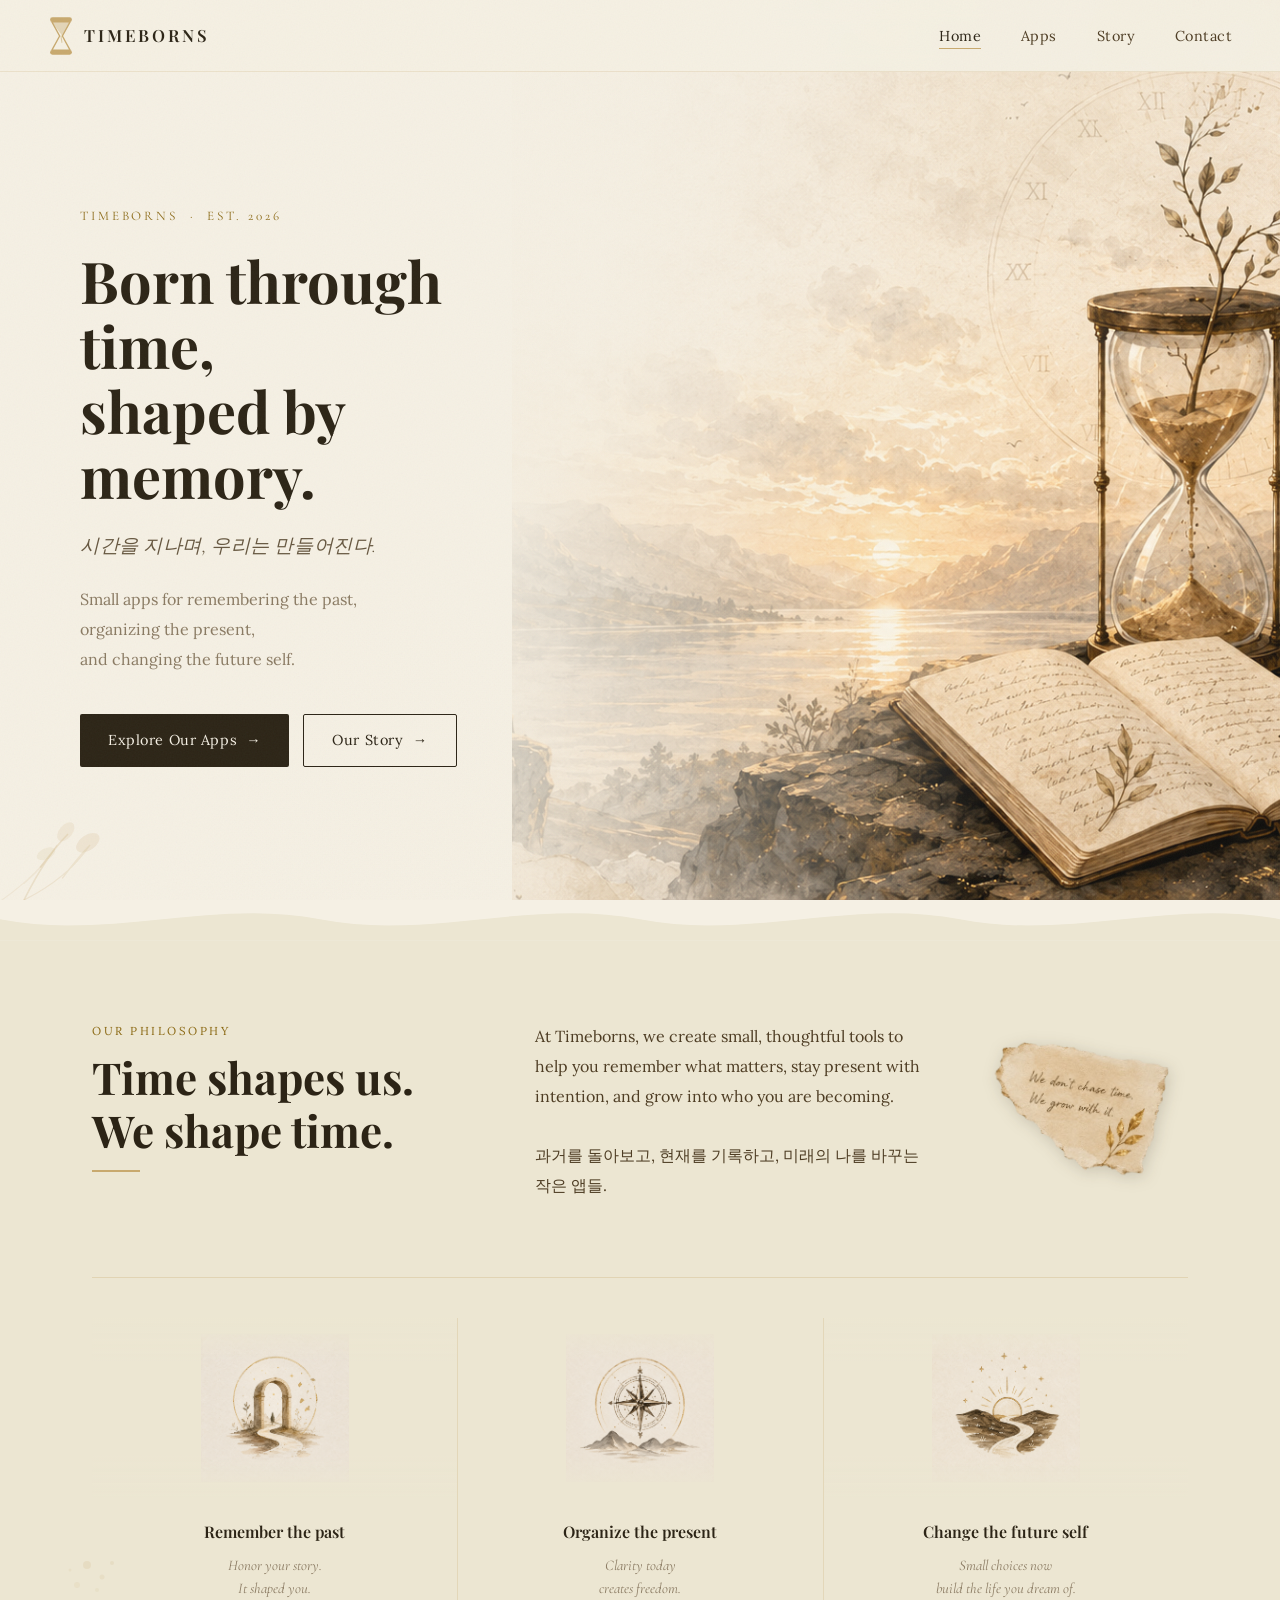
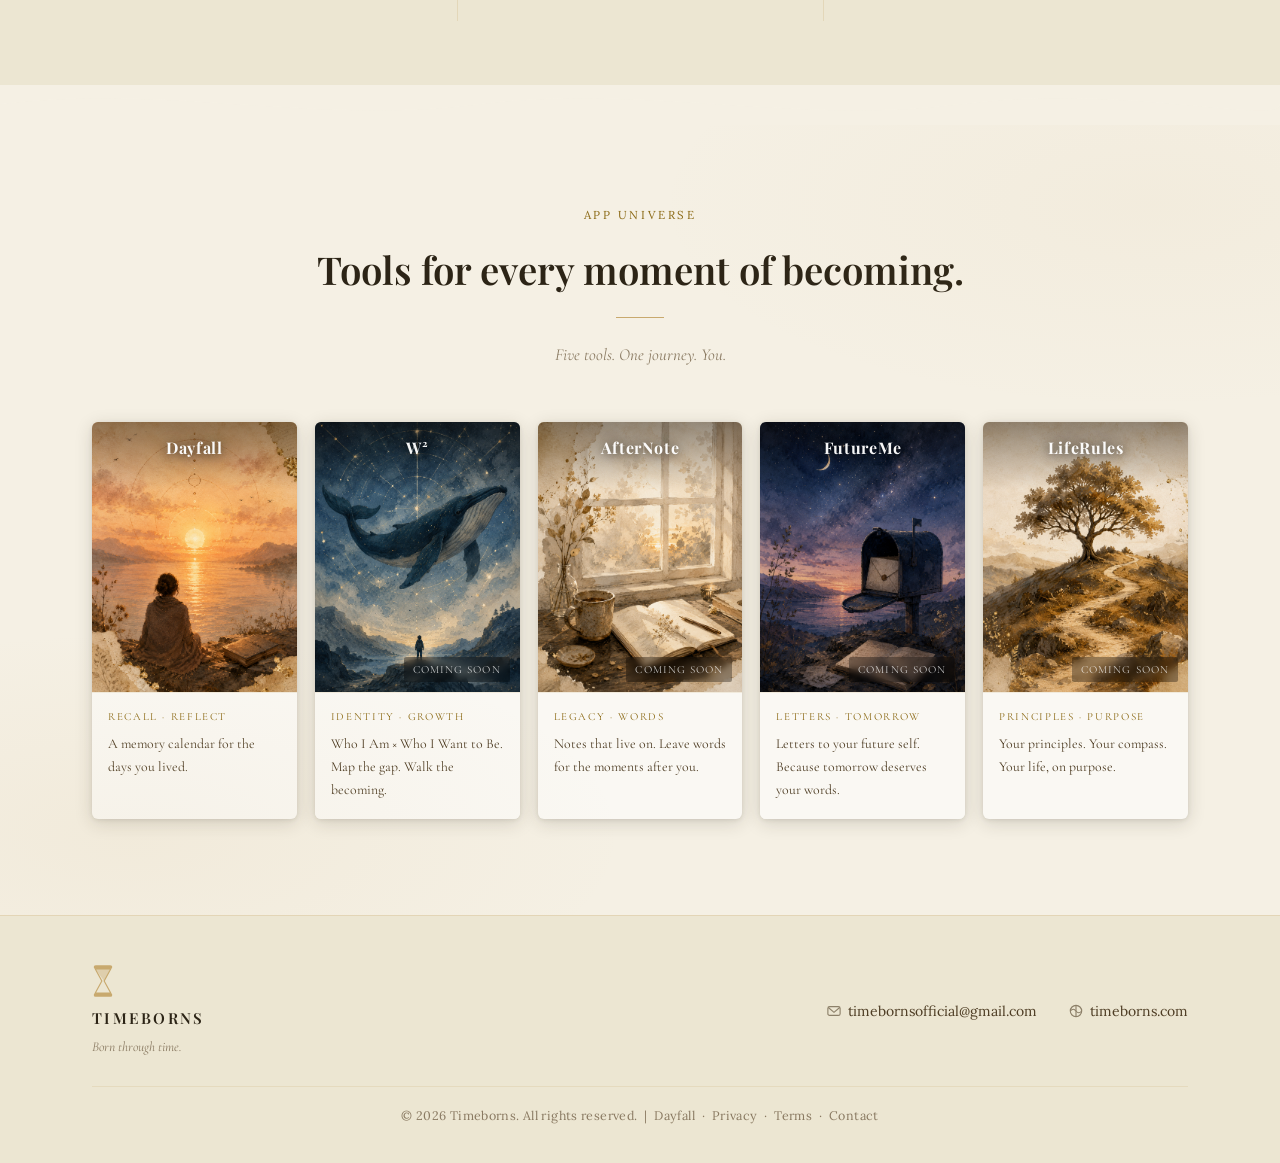
==== commit af02cf37: "Stage W-4: finalize Timeborns site visual polish" ====
--- a/index.html
+++ b/index.html
@@ -1,4 +1,4 @@
-<!DOCTYPE html>
+﻿<!DOCTYPE html>
 <html lang="en">
 <head>
   <meta charset="UTF-8" />
@@ -9,7 +9,15 @@
   <meta property="og:description" content="Small apps for remembering the past, organizing the present, and changing the future self." />
   <meta property="og:type"        content="website" />
   <meta property="og:url"         content="https://timeborns.com" />
+  <meta property="og:image"       content="https://timeborns.com/assets/images/hero-timeborns.png" />
   <link rel="stylesheet" href="style.css" />
+  <link rel="icon" href="/favicon.ico" sizes="any">
+  <link rel="icon" type="image/png" sizes="16x16" href="/favicon-16x16.png">
+  <link rel="icon" type="image/png" sizes="32x32" href="/favicon-32x32.png">
+  <link rel="icon" type="image/png" sizes="48x48" href="/favicon-48x48.png">
+  <link rel="icon" type="image/png" sizes="192x192" href="/favicon-192x192.png">
+  <link rel="apple-touch-icon" href="/apple-touch-icon.png">
+  <meta name="theme-color" content="#f7efe2">
 </head>
 <body>
 
@@ -40,12 +48,12 @@
 
   <main>
 
-    <!-- ══════════════ HERO ══════════════ -->
+    <!-- ?먥븧?먥븧?먥븧?먥븧?먥븧?먥븧?먥븧 HERO ?먥븧?먥븧?먥븧?먥븧?먥븧?먥븧?먥븧 -->
     <section class="hero" aria-labelledby="heroTitle">
 
       <!-- Left: Text content -->
       <div class="hero-content">
-        <p class="hero-kicker">Timeborns &nbsp;·&nbsp; Est. 2025</p>
+        <p class="hero-kicker">Timeborns &nbsp;·&nbsp; Est. 2026</p>
         <h1 class="hero-title" id="heroTitle">
           Born through time,<br>shaped by memory.
         </h1>
@@ -77,7 +85,7 @@
       </svg>
     </div>
 
-    <!-- ══════════════ PHILOSOPHY / STORY ══════════════ -->
+    <!-- ?먥븧?먥븧?먥븧?먥븧?먥븧?먥븧?먥븧 PHILOSOPHY / STORY ?먥븧?먥븧?먥븧?먥븧?먥븧?먥븧?먥븧 -->
     <section class="philosophy section" id="story" aria-labelledby="philoTitle">
 
       <div class="container">
@@ -138,7 +146,7 @@
       </svg>
     </div>
 
-    <!-- ══════════════ APP UNIVERSE ══════════════ -->
+    <!-- ?먥븧?먥븧?먥븧?먥븧?먥븧?먥븧?먥븧 APP UNIVERSE ?먥븧?먥븧?먥븧?먥븧?먥븧?먥븧?먥븧 -->
     <section class="app-universe section" id="apps" aria-labelledby="appsTitle">
       <div class="container">
         <header class="app-universe-header">
@@ -150,7 +158,7 @@
 
         <div class="apps-grid" role="list">
 
-          <!-- Dayfall (active — links to /dayfall/) -->
+          <!-- Dayfall (active ??links to /dayfall/) -->
           <article class="app-card app-card--dayfall" role="listitem">
             <a href="./dayfall/" aria-label="Learn more about Dayfall — recall calendar app">
               <div class="app-card-visual">
@@ -162,7 +170,7 @@
             </a>
             <div class="app-card-body">
               <span class="app-card-link">Recall · Reflect</span>
-              <p class="app-card-desc">A gentle end-of-day journal to reflect, release, and close with peace.</p>
+              <p class="app-card-desc">A memory calendar for the days you lived.</p>
             </div>
           </article>
 
@@ -228,13 +236,12 @@
 
         </div>
 
-        <p class="universe-tagline">Five tools. One journey. You.</p>
       </div>
     </section>
 
   </main>
 
-  <!-- ══════════════ FOOTER ══════════════ -->
+  <!-- ?먥븧?먥븧?먥븧?먥븧?먥븧?먥븧?먥븧 FOOTER ?먥븧?먥븧?먥븧?먥븧?먥븧?먥븧?먥븧 -->
   <footer class="footer" role="contentinfo">
     <div class="container">
       <div class="footer-inner">
@@ -268,7 +275,7 @@
         </nav>
       </div>
       <div class="footer-bottom">
-        <p>&copy; 2025 Timeborns. All rights reserved. &nbsp;|&nbsp;
+        <p>&copy; 2026 Timeborns. All rights reserved. &nbsp;|&nbsp;
           <a href="./dayfall/">Dayfall</a> &nbsp;·&nbsp;
           <a href="./dayfall/privacy/">Privacy</a> &nbsp;·&nbsp;
           <a href="./dayfall/terms/">Terms</a> &nbsp;·&nbsp;
@@ -295,3 +302,5 @@
 
 </body>
 </html>
+
+
--- a/style.css
+++ b/style.css
@@ -357,13 +357,13 @@
   display: grid;
   grid-template-columns: repeat(3, 1fr);
   border-top: 1px solid rgba(200,169,110,0.3);
-  margin-top: 56px;
-  padding-top: 48px;
+  margin-top: 48px;
+  padding-top: 40px;
   gap: 0;
 }
 .pillar {
   text-align: center;
-  padding: 0 24px 8px;
+  padding: 0 24px 20px;
 }
 .pillar + .pillar { border-left: 1px solid rgba(200,169,110,0.25); }
 .pillar-img-wrap {
@@ -372,6 +372,17 @@
   height: 180px;
   overflow: hidden;
   background: var(--parchment-mid);
+  position: relative;
+}
+.pillar-img-wrap::after {
+  content: '';
+  position: absolute;
+  inset: 0;
+  background:
+    linear-gradient(to bottom, #ece6d2 0%, rgba(236,230,210,0) 24%, rgba(236,230,210,0) 76%, #ece6d2 100%),
+    linear-gradient(to right, #ece6d2 0%, rgba(236,230,210,0) 12%, rgba(236,230,210,0) 88%, #ece6d2 100%);
+  pointer-events: none;
+  z-index: 2;
 }
 .pillar-img {
   width: 100%;
@@ -465,6 +476,20 @@
   height: 100%;
   object-fit: cover;
   object-position: center top;
+  transition: transform 0.38s ease;
+}
+
+.app-card:hover .card-illust { transform: scale(1.04); }
+
+/* Top gradient overlay for card name readability */
+.app-card-visual::before {
+  content: '';
+  position: absolute;
+  top: 0; left: 0; right: 0;
+  height: 68px;
+  background: linear-gradient(to bottom, rgba(18,12,6,0.42) 0%, transparent 100%);
+  z-index: 1;
+  pointer-events: none;
 }
 
 /* Card name overlaid at top-center of illustration */
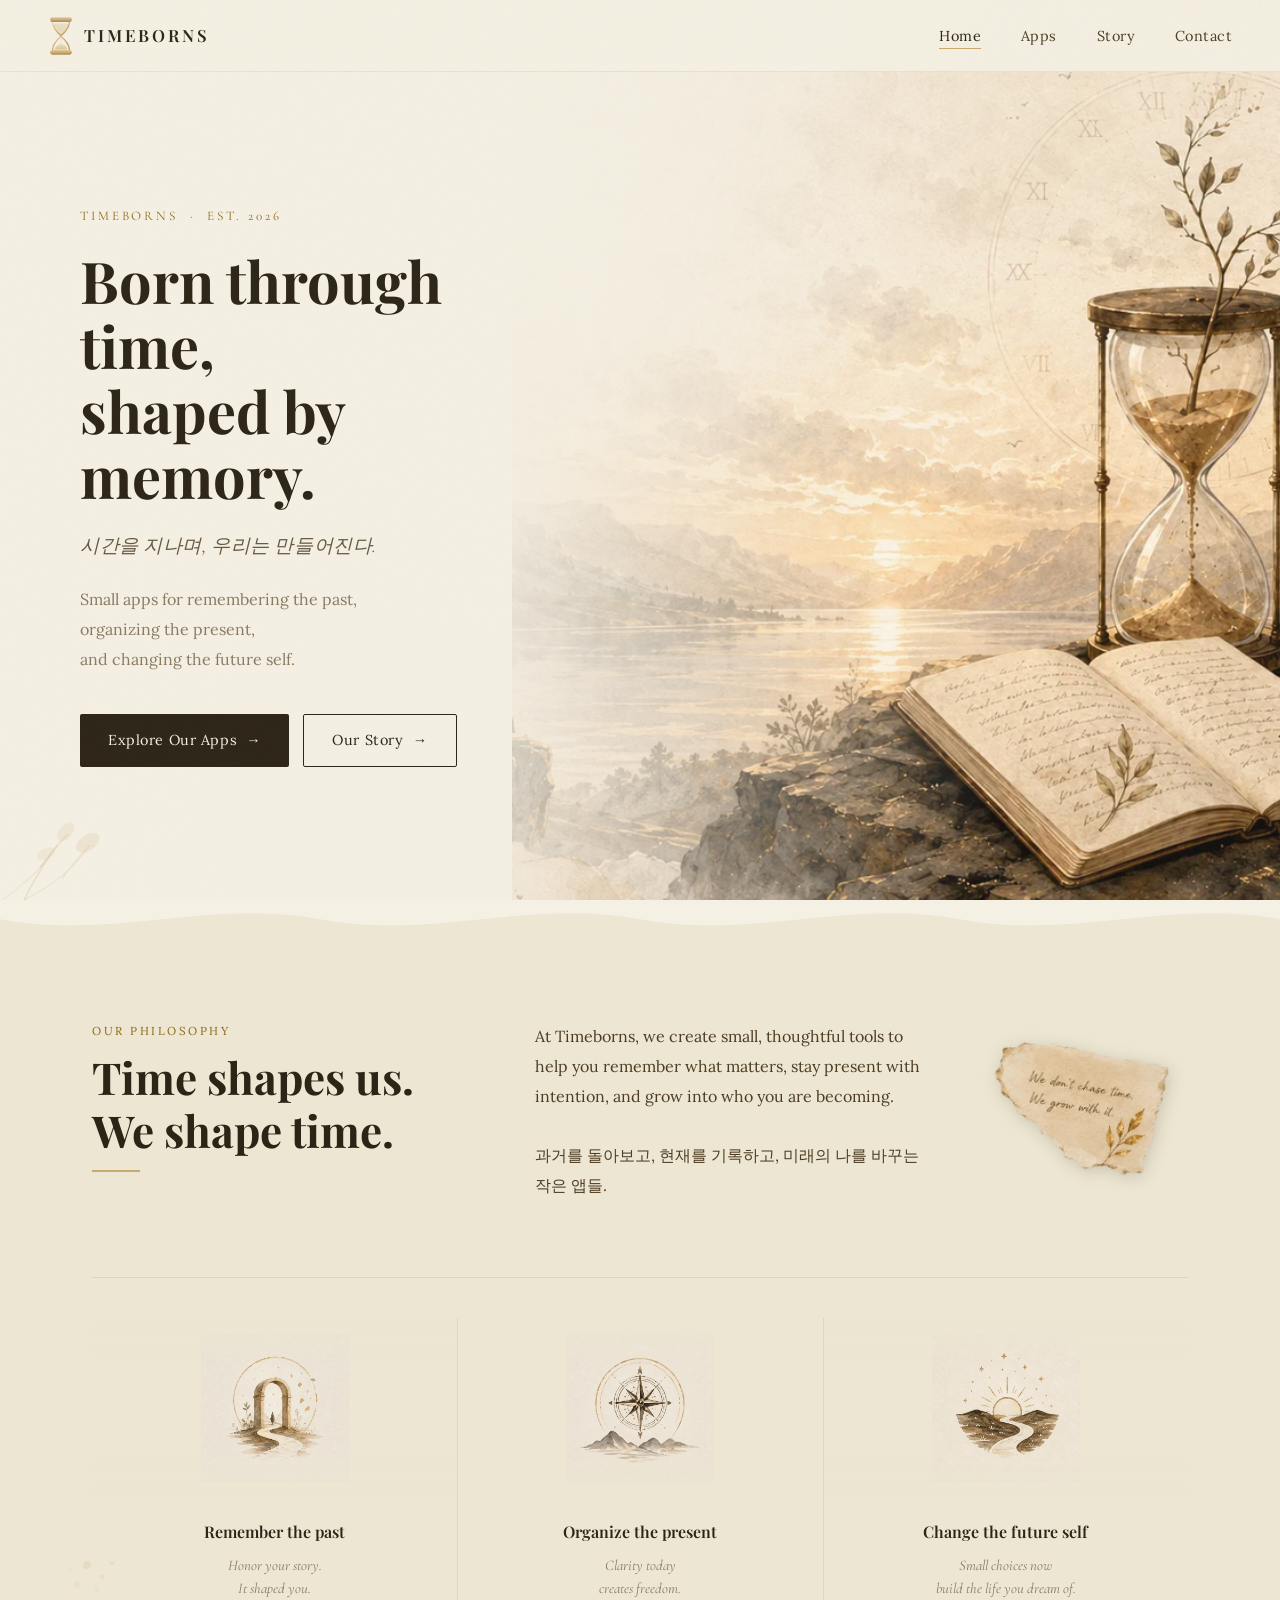
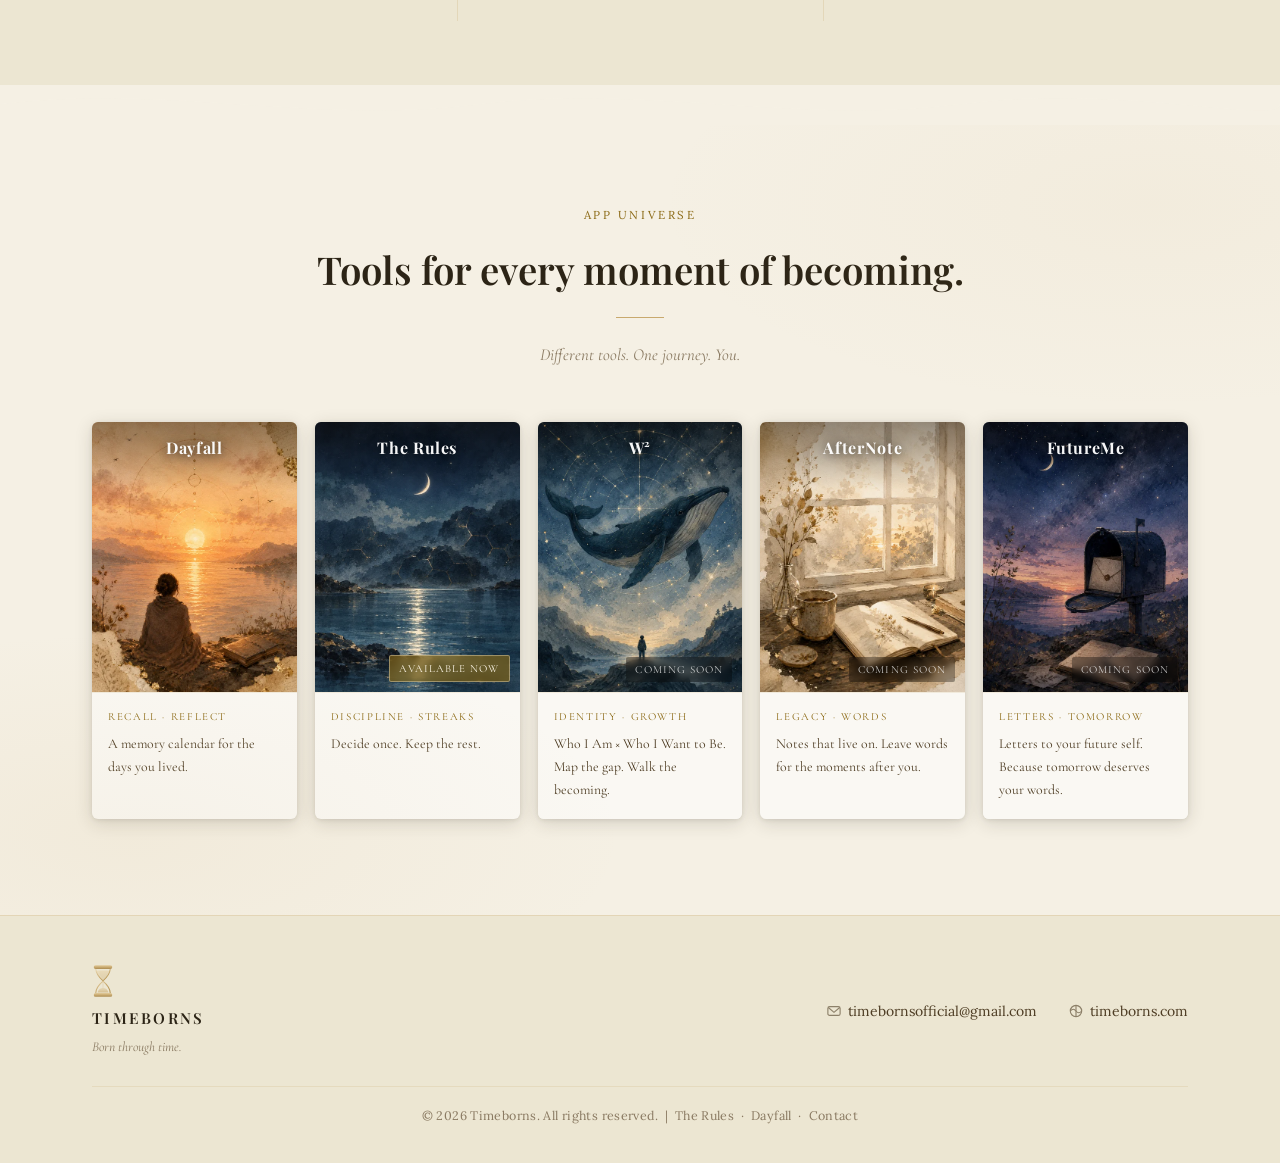
==== commit be2fb1a2: "Launch The Rules on the site with final artwork - Rename LifeRules to The Rules across all user-faci" ====
--- a/index.html
+++ b/index.html
@@ -1,4 +1,4 @@
-﻿<!DOCTYPE html>
+<!DOCTYPE html>
 <html lang="en">
 <head>
   <meta charset="UTF-8" />
@@ -9,7 +9,11 @@
   <meta property="og:description" content="Small apps for remembering the past, organizing the present, and changing the future self." />
   <meta property="og:type"        content="website" />
   <meta property="og:url"         content="https://timeborns.com" />
-  <meta property="og:image"       content="https://timeborns.com/assets/images/hero-timeborns.png" />
+  <meta property="og:image"       content="https://timeborns.com/assets/images/og-timeborns.jpg" />
+  <meta property="og:image:width"  content="1200" />
+  <meta property="og:image:height" content="630" />
+  <meta property="og:site_name"    content="TimeBorns" />
+  <link rel="canonical" href="https://timeborns.com/" />
   <link rel="stylesheet" href="style.css" />
   <link rel="icon" href="/favicon.ico" sizes="any">
   <link rel="icon" type="image/png" sizes="16x16" href="/favicon-16x16.png">
@@ -24,15 +28,7 @@
   <!-- NAVIGATION -->
   <nav class="nav" role="navigation" aria-label="Main navigation">
     <a href="./" class="nav-logo" aria-label="Timeborns home">
-      <svg viewBox="0 0 28 44" fill="none" xmlns="http://www.w3.org/2000/svg" aria-hidden="true">
-        <rect x="2"  y="1.5" width="24" height="5"  rx="2.5" fill="#c8a96e"/>
-        <rect x="2"  y="37.5" width="24" height="5" rx="2.5" fill="#c8a96e"/>
-        <path d="M4 6.5 L24 6.5 L15.5 22 L24 37.5 L4 37.5 L12.5 22 Z"
-              stroke="#c8a96e" stroke-width="1.5" fill="none" stroke-linejoin="round"/>
-        <path d="M4 6.5 L24 6.5 L15.5 22 L4 6.5 Z" fill="#c8a96e" fill-opacity="0.38"/>
-        <path d="M14 22 Q14.4 25.5 15 29" stroke="#c8a96e" stroke-width="1.2"
-              stroke-linecap="round" opacity="0.55"/>
-      </svg>
+      <img src="/assets/hourglass.svg" alt="" width="26" height="40" class="brand-mark" aria-hidden="true">
       <span class="nav-logo-text">TIMEBORNS</span>
     </a>
     <button class="nav-toggle" aria-label="Toggle navigation" aria-expanded="false" id="navToggle">
@@ -48,7 +44,7 @@
 
   <main>
 
-    <!-- ?먥븧?먥븧?먥븧?먥븧?먥븧?먥븧?먥븧 HERO ?먥븧?먥븧?먥븧?먥븧?먥븧?먥븧?먥븧 -->
+    <!-- HERO -->
     <section class="hero" aria-labelledby="heroTitle">
 
       <!-- Left: Text content -->
@@ -57,7 +53,7 @@
         <h1 class="hero-title" id="heroTitle">
           Born through time,<br>shaped by memory.
         </h1>
-        <p class="hero-tagline-kr">시간을 지나며, 우리는 만들어진다.</p>
+        <p class="hero-tagline-kr" lang="ko">시간을 지나며, 우리는 만들어진다.</p>
         <p class="hero-sub">
           Small apps for remembering the past,<br>
           organizing the present,<br>
@@ -71,8 +67,10 @@
 
       <!-- Right: Hero image -->
       <div class="hero-visual" aria-hidden="true">
-        <img src="assets/images/hero-timeborns.png"
-             alt="Atmospheric Timeborns hero illustration with hourglass, journal, and botanical elements"
+        <img src="assets/images/hero-timeborns.webp"
+             alt=""
+             width="1400" height="788"
+             fetchpriority="high"
              class="hero-img">
       </div>
     </section>
@@ -85,7 +83,7 @@
       </svg>
     </div>
 
-    <!-- ?먥븧?먥븧?먥븧?먥븧?먥븧?먥븧?먥븧 PHILOSOPHY / STORY ?먥븧?먥븧?먥븧?먥븧?먥븧?먥븧?먥븧 -->
+    <!-- PHILOSOPHY / STORY -->
     <section class="philosophy section" id="story" aria-labelledby="philoTitle">
 
       <div class="container">
@@ -102,12 +100,12 @@
               At Timeborns, we create small, thoughtful tools to help you remember
               what matters, stay present with intention, and grow into who you are becoming.
             </p>
-            <p class="philosophy-body">
+            <p class="philosophy-body" lang="ko">
               과거를 돌아보고, 현재를 기록하고, 미래의 나를 바꾸는 작은 앱들.
             </p>
           </div>
           <aside class="phil-note" aria-hidden="true">
-            <img src="assets/images/philosophy-note.png" alt="" class="phil-note-img">
+            <img src="assets/images/philosophy-note.webp" alt="" width="577" height="433" loading="lazy" class="phil-note-img">
           </aside>
         </div>
 
@@ -115,21 +113,21 @@
         <div class="pillars" role="list">
           <div class="pillar" role="listitem">
             <div class="pillar-img-wrap" aria-hidden="true">
-              <img src="assets/images/philosophy-remember.png" alt="" class="pillar-img">
+              <img src="assets/images/philosophy-remember.webp" alt="" width="560" height="560" loading="lazy" class="pillar-img">
             </div>
             <h3 class="pillar-title">Remember the past</h3>
             <p class="pillar-body">Honor your story.<br>It shaped you.</p>
           </div>
           <div class="pillar" role="listitem">
             <div class="pillar-img-wrap" aria-hidden="true">
-              <img src="assets/images/philosophy-organize.png" alt="" class="pillar-img">
+              <img src="assets/images/philosophy-organize.webp" alt="" width="560" height="560" loading="lazy" class="pillar-img">
             </div>
             <h3 class="pillar-title">Organize the present</h3>
             <p class="pillar-body">Clarity today<br>creates freedom.</p>
           </div>
           <div class="pillar" role="listitem">
             <div class="pillar-img-wrap" aria-hidden="true">
-              <img src="assets/images/philosophy-change.png" alt="" class="pillar-img">
+              <img src="assets/images/philosophy-change.webp" alt="" width="560" height="560" loading="lazy" class="pillar-img">
             </div>
             <h3 class="pillar-title">Change the future self</h3>
             <p class="pillar-body">Small choices now<br>build the life you dream of.</p>
@@ -146,24 +144,25 @@
       </svg>
     </div>
 
-    <!-- ?먥븧?먥븧?먥븧?먥븧?먥븧?먥븧?먥븧 APP UNIVERSE ?먥븧?먥븧?먥븧?먥븧?먥븧?먥븧?먥븧 -->
+    <!-- APP UNIVERSE -->
     <section class="app-universe section" id="apps" aria-labelledby="appsTitle">
       <div class="container">
         <header class="app-universe-header">
           <p class="section-label">App Universe</p>
           <h2 class="app-universe-title" id="appsTitle">Tools for every moment of becoming.</h2>
           <div class="divider-gold center"></div>
-          <p class="app-universe-sub">Five tools. One journey. You.</p>
+          <p class="app-universe-sub">Different tools. One journey. You.</p>
         </header>
 
         <div class="apps-grid" role="list">
 
-          <!-- Dayfall (active ??links to /dayfall/) -->
+          <!-- Dayfall (active - links to /dayfall/) -->
           <article class="app-card app-card--dayfall" role="listitem">
-            <a href="./dayfall/" aria-label="Learn more about Dayfall — recall calendar app">
+            <a href="./dayfall/" aria-label="Learn more about Dayfall — memory calendar app">
               <div class="app-card-visual">
-                <img src="assets/images/app-dayfall.png"
+                <img src="assets/images/app-dayfall.webp"
                      alt="Dayfall app illustration"
+                     width="540" height="720" loading="lazy"
                      class="card-illust">
                 <span class="app-card-name">Dayfall</span>
               </div>
@@ -174,11 +173,30 @@
             </div>
           </article>
 
+          <!-- The Rules (active - links to /the-rules/) -->
+          <article class="app-card app-card--the-rules" role="listitem">
+            <a href="./the-rules/" aria-label="Learn more about The Rules — personal rulebook app">
+              <div class="app-card-visual">
+                <img src="assets/images/app-the-rules.webp"
+                     alt="The Rules app illustration"
+                     width="540" height="720" loading="lazy"
+                     class="card-illust">
+                <span class="app-card-name">The Rules</span>
+                <span class="app-card-status">Available now</span>
+              </div>
+            </a>
+            <div class="app-card-body">
+              <span class="app-card-link">Discipline · Streaks</span>
+              <p class="app-card-desc">Decide once. Keep the rest.</p>
+            </div>
+          </article>
+
           <!-- W² (inactive placeholder) -->
           <article class="app-card app-card--w2 app-card--inactive" role="listitem">
             <div class="app-card-visual">
-              <img src="assets/images/app-w2.png"
+              <img src="assets/images/app-w2.webp"
                    alt="W² app illustration"
+                   width="540" height="720" loading="lazy"
                    class="card-illust">
               <span class="app-card-name">W²</span>
               <span class="app-card-coming">Coming soon</span>
@@ -192,8 +210,9 @@
           <!-- AfterNote (inactive placeholder) -->
           <article class="app-card app-card--afternote app-card--inactive" role="listitem">
             <div class="app-card-visual">
-              <img src="assets/images/app-afternote.png"
+              <img src="assets/images/app-afternote.webp"
                    alt="AfterNote app illustration"
+                   width="540" height="720" loading="lazy"
                    class="card-illust">
               <span class="app-card-name">AfterNote</span>
               <span class="app-card-coming">Coming soon</span>
@@ -207,8 +226,9 @@
           <!-- FutureMe (inactive placeholder) -->
           <article class="app-card app-card--futureme app-card--inactive" role="listitem">
             <div class="app-card-visual">
-              <img src="assets/images/app-futureme.png"
+              <img src="assets/images/app-futureme.webp"
                    alt="FutureMe app illustration"
+                   width="540" height="720" loading="lazy"
                    class="card-illust">
               <span class="app-card-name">FutureMe</span>
               <span class="app-card-coming">Coming soon</span>
@@ -219,21 +239,6 @@
             </div>
           </article>
 
-          <!-- LifeRules (inactive placeholder) -->
-          <article class="app-card app-card--liferules app-card--inactive" role="listitem">
-            <div class="app-card-visual">
-              <img src="assets/images/app-liferules.png"
-                   alt="LifeRules app illustration"
-                   class="card-illust">
-              <span class="app-card-name">LifeRules</span>
-              <span class="app-card-coming">Coming soon</span>
-            </div>
-            <div class="app-card-body">
-              <span class="app-card-link">Principles · Purpose</span>
-              <p class="app-card-desc">Your principles. Your compass. Your life, on purpose.</p>
-            </div>
-          </article>
-
         </div>
 
       </div>
@@ -241,18 +246,12 @@
 
   </main>
 
-  <!-- ?먥븧?먥븧?먥븧?먥븧?먥븧?먥븧?먥븧 FOOTER ?먥븧?먥븧?먥븧?먥븧?먥븧?먥븧?먥븧 -->
+  <!-- FOOTER -->
   <footer class="footer" role="contentinfo">
     <div class="container">
       <div class="footer-inner">
         <div class="footer-logo">
-          <svg viewBox="0 0 28 44" fill="none" xmlns="http://www.w3.org/2000/svg" aria-hidden="true">
-            <rect x="2"  y="1.5"  width="24" height="5"  rx="2.5" fill="#c8a96e"/>
-            <rect x="2"  y="37.5" width="24" height="5"  rx="2.5" fill="#c8a96e"/>
-            <path d="M4 6.5 L24 6.5 L15.5 22 L24 37.5 L4 37.5 L12.5 22 Z"
-                  stroke="#c8a96e" stroke-width="1.5" fill="none" stroke-linejoin="round"/>
-            <path d="M4 6.5 L24 6.5 L15.5 22 L4 6.5 Z" fill="#c8a96e" fill-opacity="0.38"/>
-          </svg>
+          <img src="/assets/hourglass.svg" alt="" width="22" height="34" class="brand-mark" aria-hidden="true">
           <span class="footer-name">TIMEBORNS</span>
           <span class="footer-tagline">Born through time.</span>
         </div>
@@ -276,9 +275,8 @@
       </div>
       <div class="footer-bottom">
         <p>&copy; 2026 Timeborns. All rights reserved. &nbsp;|&nbsp;
+          <a href="./the-rules/">The Rules</a> &nbsp;·&nbsp;
           <a href="./dayfall/">Dayfall</a> &nbsp;·&nbsp;
-          <a href="./dayfall/privacy/">Privacy</a> &nbsp;·&nbsp;
-          <a href="./dayfall/terms/">Terms</a> &nbsp;·&nbsp;
           <a href="./contact/">Contact</a>
         </p>
       </div>
@@ -302,5 +300,3 @@
 
 </body>
 </html>
-
-
--- a/style.css
+++ b/style.css
@@ -80,7 +80,8 @@
   gap: 10px;
   text-decoration: none;
 }
-.nav-logo svg { width: 26px; height: 40px; flex-shrink: 0; }
+.nav-logo svg,
+.nav-logo img { width: 26px; height: 40px; flex-shrink: 0; display: block; }
 .nav-logo-text {
   font-family: var(--font-display);
   font-size: 1.05rem;
@@ -118,15 +119,19 @@
 .nav-toggle {
   display: none;
   flex-direction: column;
+  justify-content: center;
+  align-items: center;
   gap: 5px;
   cursor: pointer;
   background: none;
   border: none;
   padding: 6px;
+  min-width: 44px;
+  min-height: 44px;
 }
 .nav-toggle span {
-  display: block; width: 22px; height: 2px;
-  background: var(--ink); border-radius: 2px;
+  display: block; width: 22px; height: 1.5px;
+  background: var(--ink-mid); border-radius: 2px;
   transition: all 0.3s;
 }
 
@@ -523,6 +528,23 @@
   backdrop-filter: blur(3px);
 }
 
+/* Status badge for launched apps */
+.app-card-status {
+  position: absolute;
+  bottom: 10px; right: 10px;
+  z-index: 2;
+  font-family: var(--font-accent);
+  font-size: 0.68rem;
+  letter-spacing: 0.1em;
+  text-transform: uppercase;
+  color: #fdf6e6;
+  background: rgba(139,105,20,0.62);
+  border: 1px solid rgba(240,227,192,0.42);
+  padding: 3px 9px;
+  border-radius: 2px;
+  backdrop-filter: blur(3px);
+}
+
 .app-card-body {
   padding: 14px 16px 18px;
   background: var(--cream);
@@ -567,7 +589,8 @@
   flex-wrap: wrap;
 }
 .footer-logo { display: flex; flex-direction: column; gap: 3px; }
-.footer-logo svg { width: 22px; height: 34px; margin-bottom: 4px; }
+.footer-logo svg,
+.footer-logo img { width: 22px; height: 34px; margin-bottom: 4px; display: block; }
 .footer-name {
   font-family: var(--font-display);
   font-size: 0.95rem;
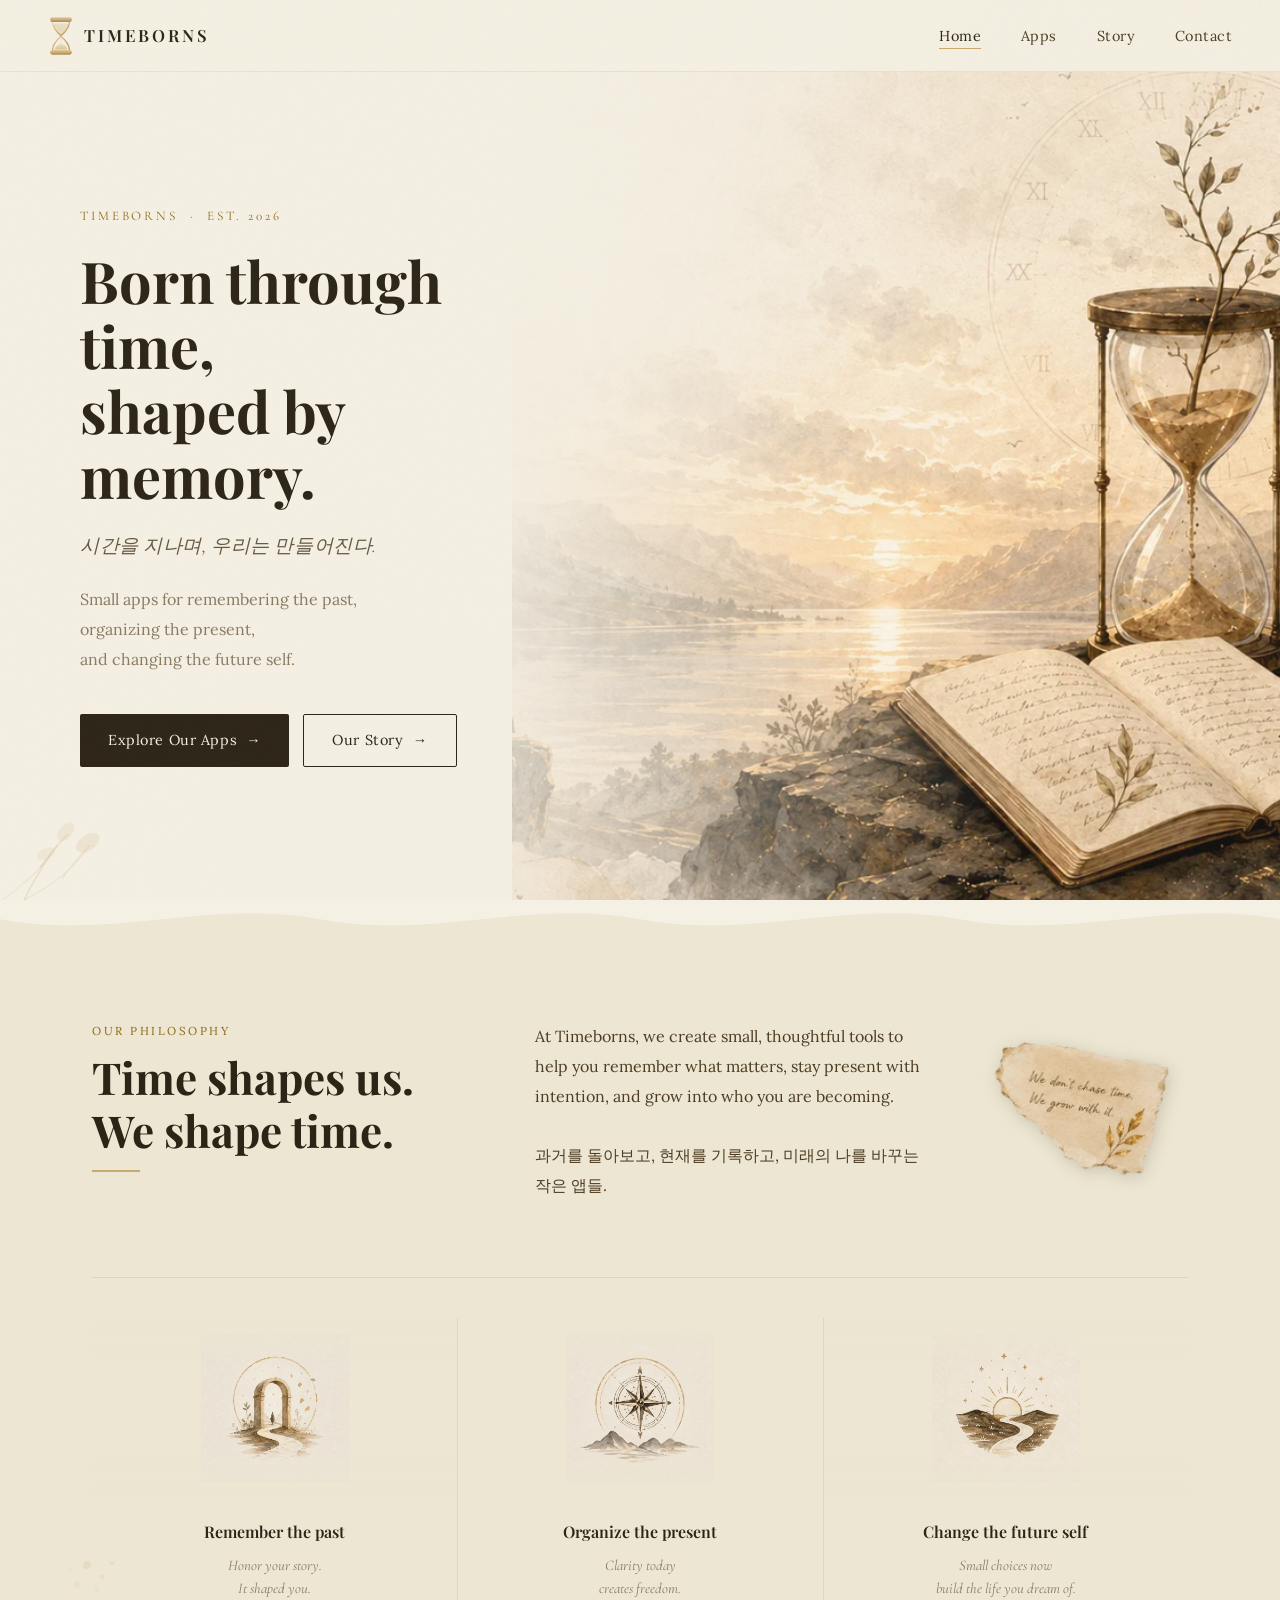
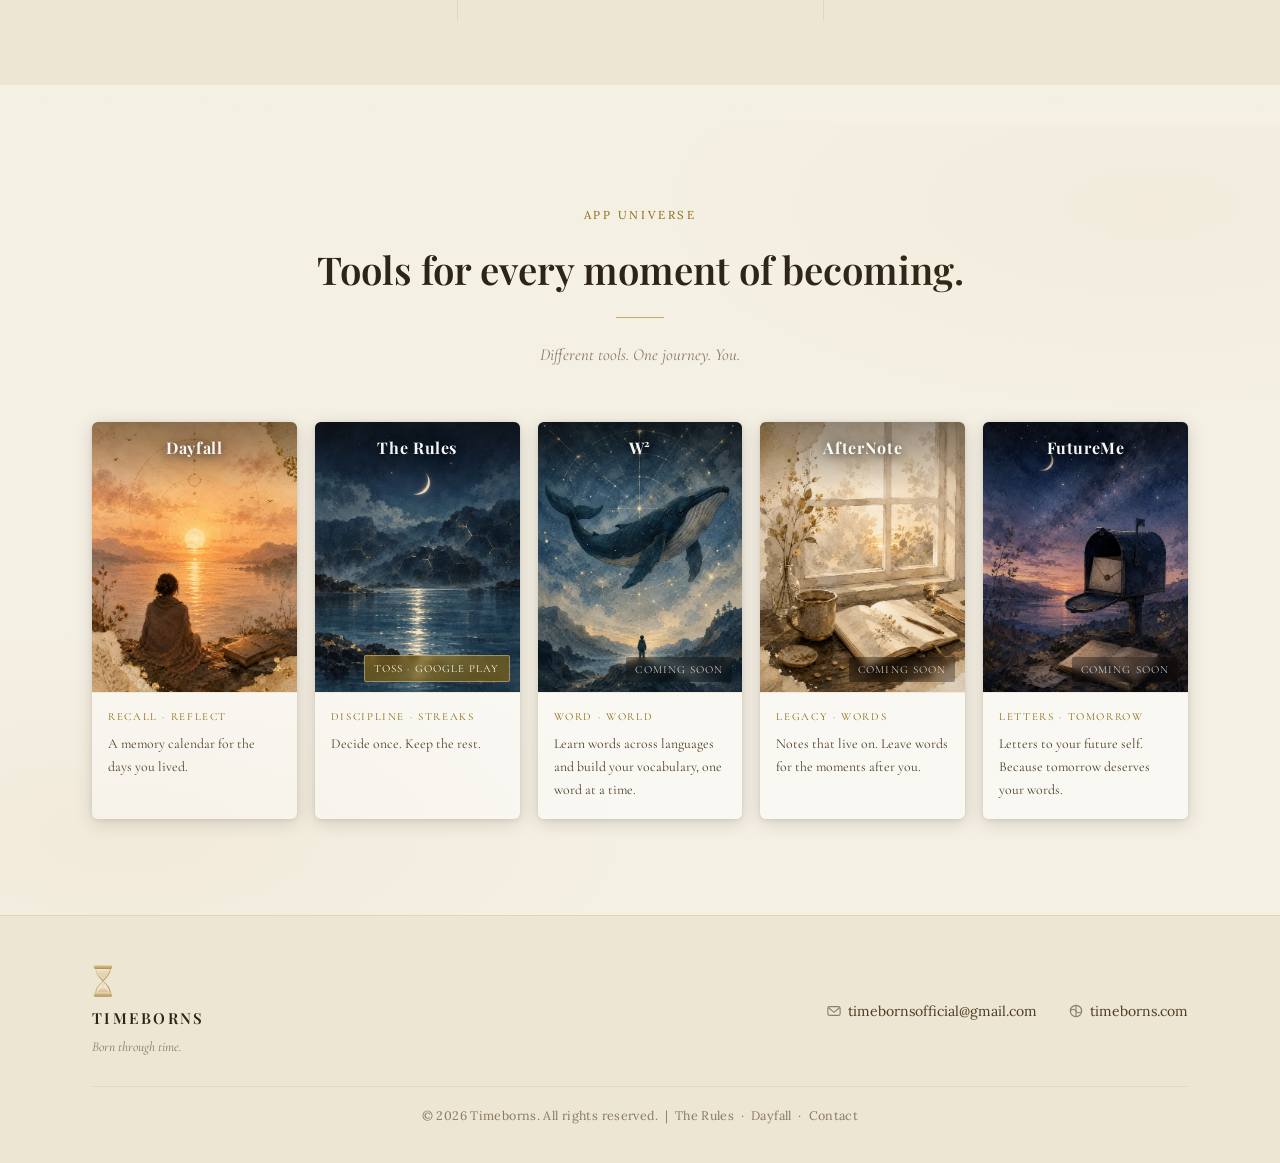
==== commit 5b6d7f0d: "Update app availability and W2 identity" ====
--- a/index.html
+++ b/index.html
@@ -182,7 +182,7 @@
                      width="540" height="720" loading="lazy"
                      class="card-illust">
                 <span class="app-card-name">The Rules</span>
-                <span class="app-card-status">Available now</span>
+                <span class="app-card-status">Toss · Google Play</span>
               </div>
             </a>
             <div class="app-card-body">
@@ -202,8 +202,8 @@
               <span class="app-card-coming">Coming soon</span>
             </div>
             <div class="app-card-body">
-              <span class="app-card-link">Identity · Growth</span>
-              <p class="app-card-desc">Who I Am × Who I Want to Be. Map the gap. Walk the becoming.</p>
+              <span class="app-card-link">Word · World</span>
+              <p class="app-card-desc">Learn words across languages and build your vocabulary, one word at a time.</p>
             </div>
           </article>
 
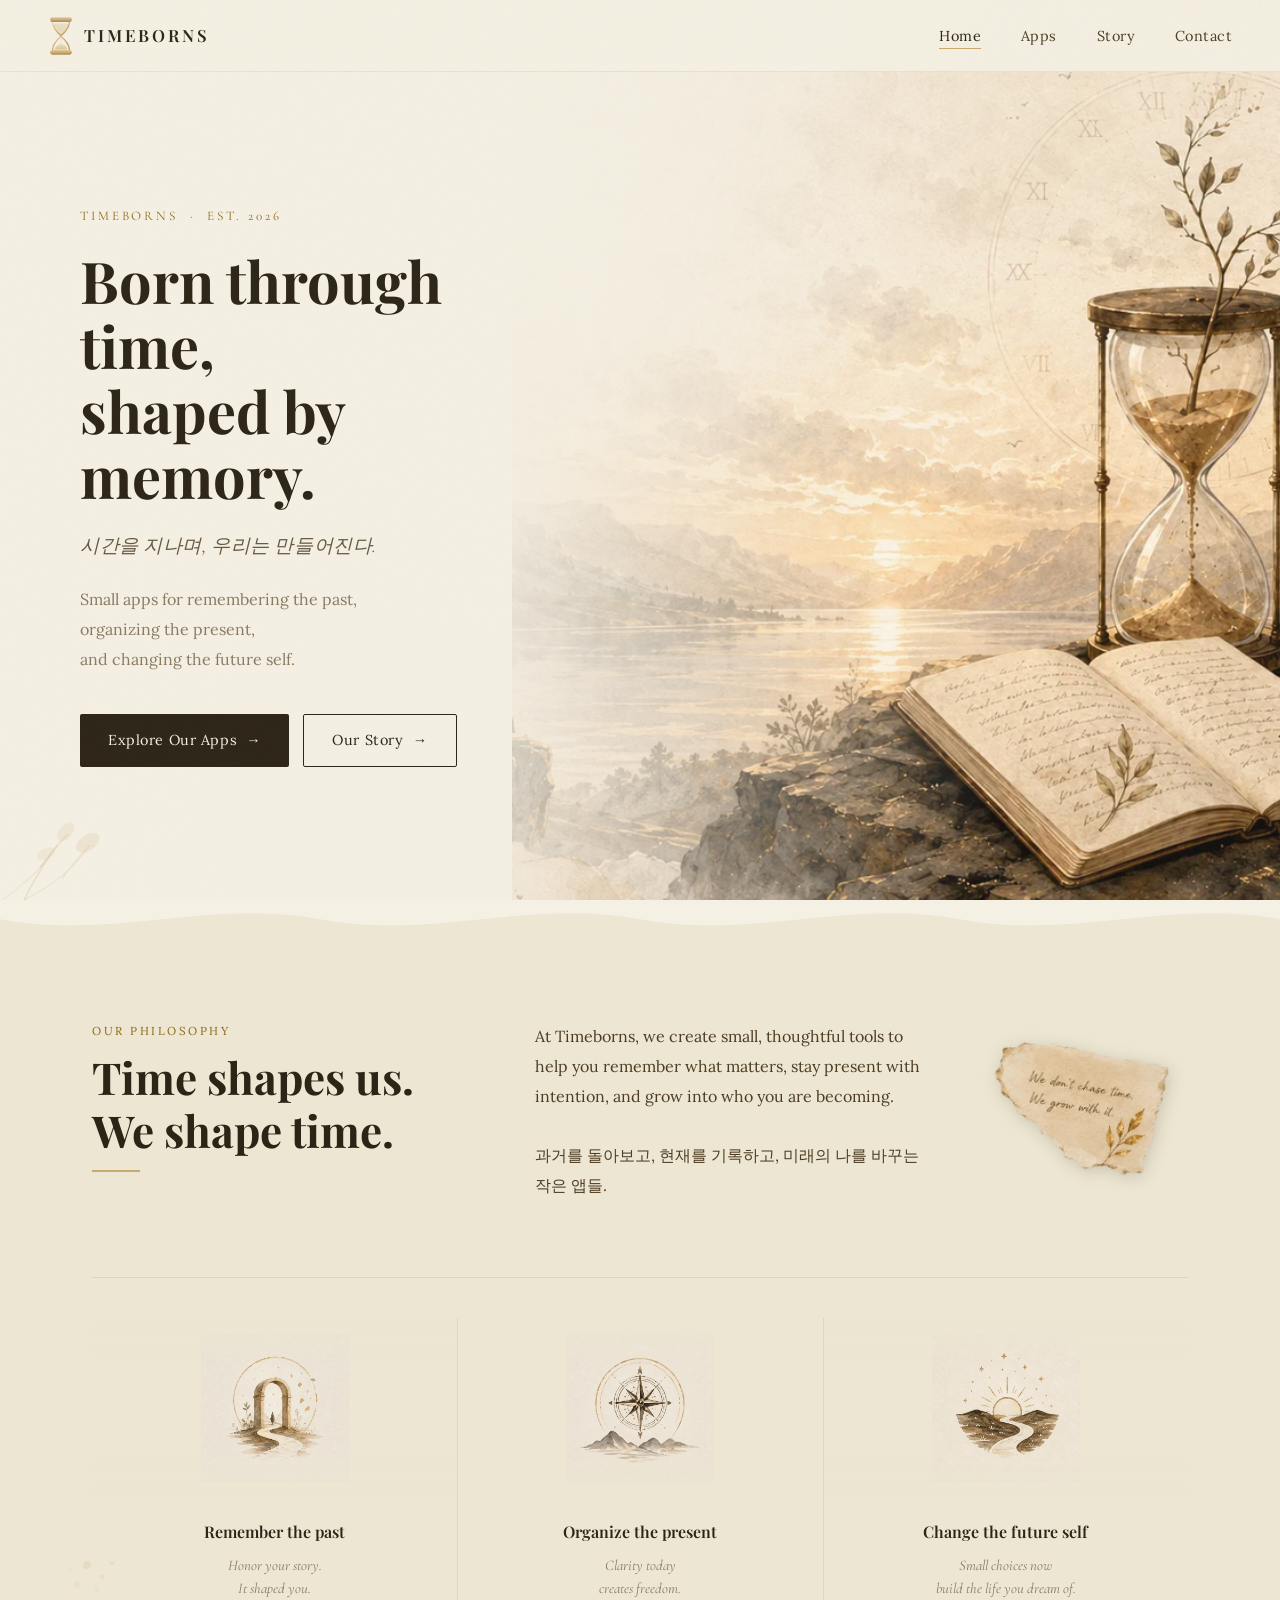
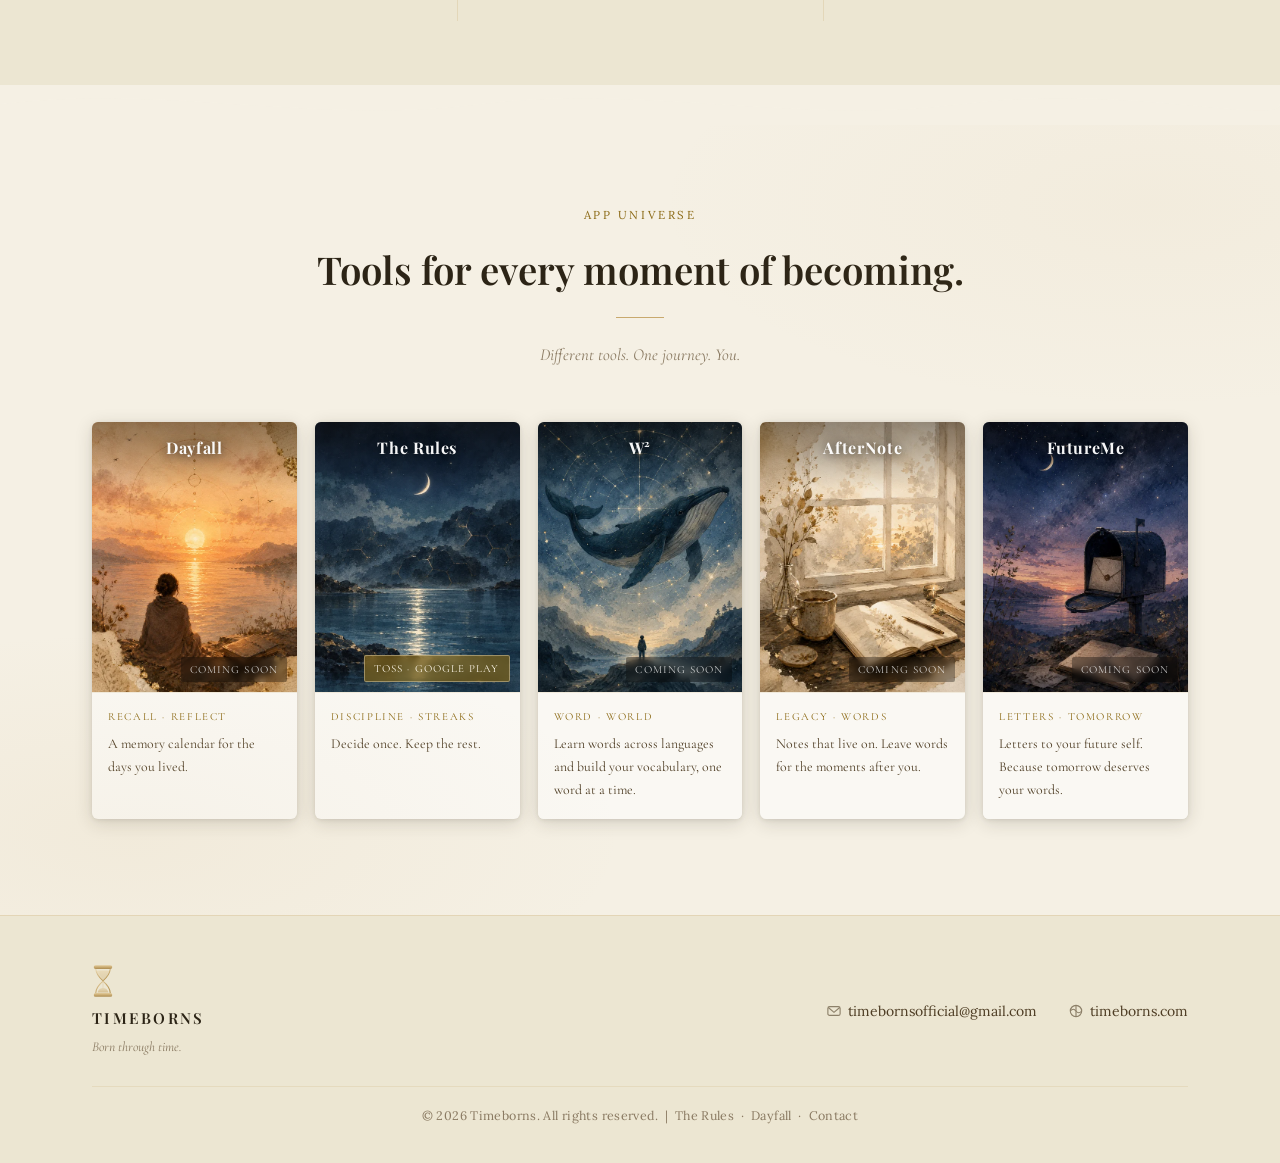
==== commit 70e13ff9: "Mark Dayfall as coming soon" ====
--- a/index.html
+++ b/index.html
@@ -165,6 +165,7 @@
                      width="540" height="720" loading="lazy"
                      class="card-illust">
                 <span class="app-card-name">Dayfall</span>
+                <span class="app-card-coming">Coming soon</span>
               </div>
             </a>
             <div class="app-card-body">
--- a/style.css
+++ b/style.css
@@ -853,6 +853,51 @@
   transition: background 0.2s, transform 0.2s;
 }
 .policy-link-btn:hover { background: var(--ink-mid); transform: translateY(-2px); }
+
+
+/* ---- THE RULES PLATFORM OPTIONS ---- */
+.platform-grid {
+  display: grid;
+  grid-template-columns: repeat(2, minmax(0, 1fr));
+  gap: 18px;
+  max-width: 820px;
+}
+.platform-card {
+  display: flex;
+  flex-direction: column;
+  align-items: flex-start;
+  min-height: 230px;
+  padding: 26px;
+  background: var(--parchment);
+  border: 1px solid rgba(200,169,110,0.34);
+  border-top: 3px solid var(--gold);
+  border-radius: 6px;
+  box-shadow: 0 4px 16px rgba(44,36,22,0.08);
+}
+.platform-type {
+  font-family: var(--font-accent);
+  font-size: 0.72rem;
+  letter-spacing: 0.16em;
+  text-transform: uppercase;
+  color: var(--gold-dark);
+  margin-bottom: 8px;
+}
+.platform-card h3 {
+  font-family: var(--font-display);
+  font-size: 1.25rem;
+  font-weight: 600;
+  color: var(--ink);
+  margin-bottom: 10px;
+}
+.platform-card p {
+  font-size: 0.92rem;
+  color: var(--ink-mid);
+  line-height: 1.75;
+  margin-bottom: 24px;
+}
+.platform-card .btn {
+  margin-top: auto;
+}
 
 /* ---- CONTACT PAGE ---- */
 .contact-section { padding: 64px 0 88px; }
@@ -973,6 +1018,8 @@
   .footer-links { justify-content: center; }
 
   .dayfall-intro-grid { grid-template-columns: 1fr; gap: 32px; }
+  .platform-grid { grid-template-columns: 1fr; }
+  .platform-card { min-height: 0; }
   .contact-card { padding: 36px 24px; }
   .container { padding: 0 20px; }
 }
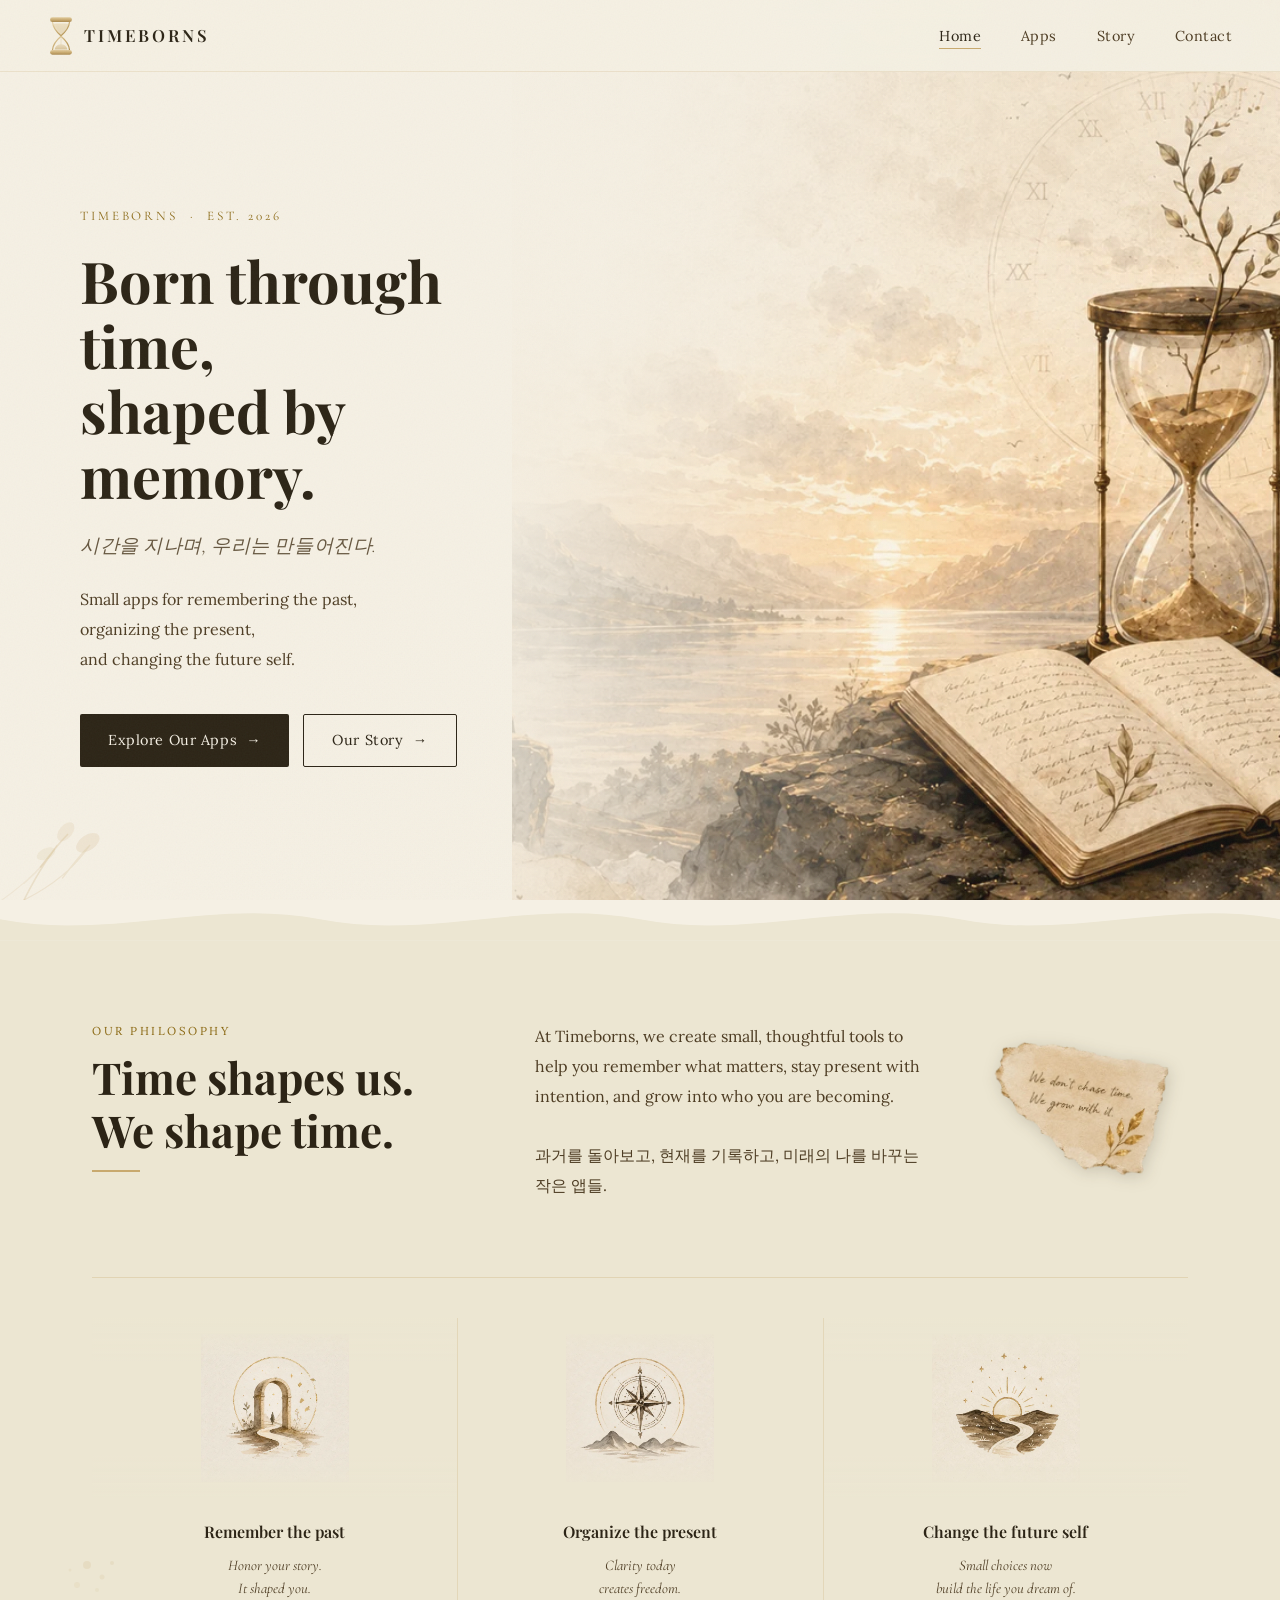
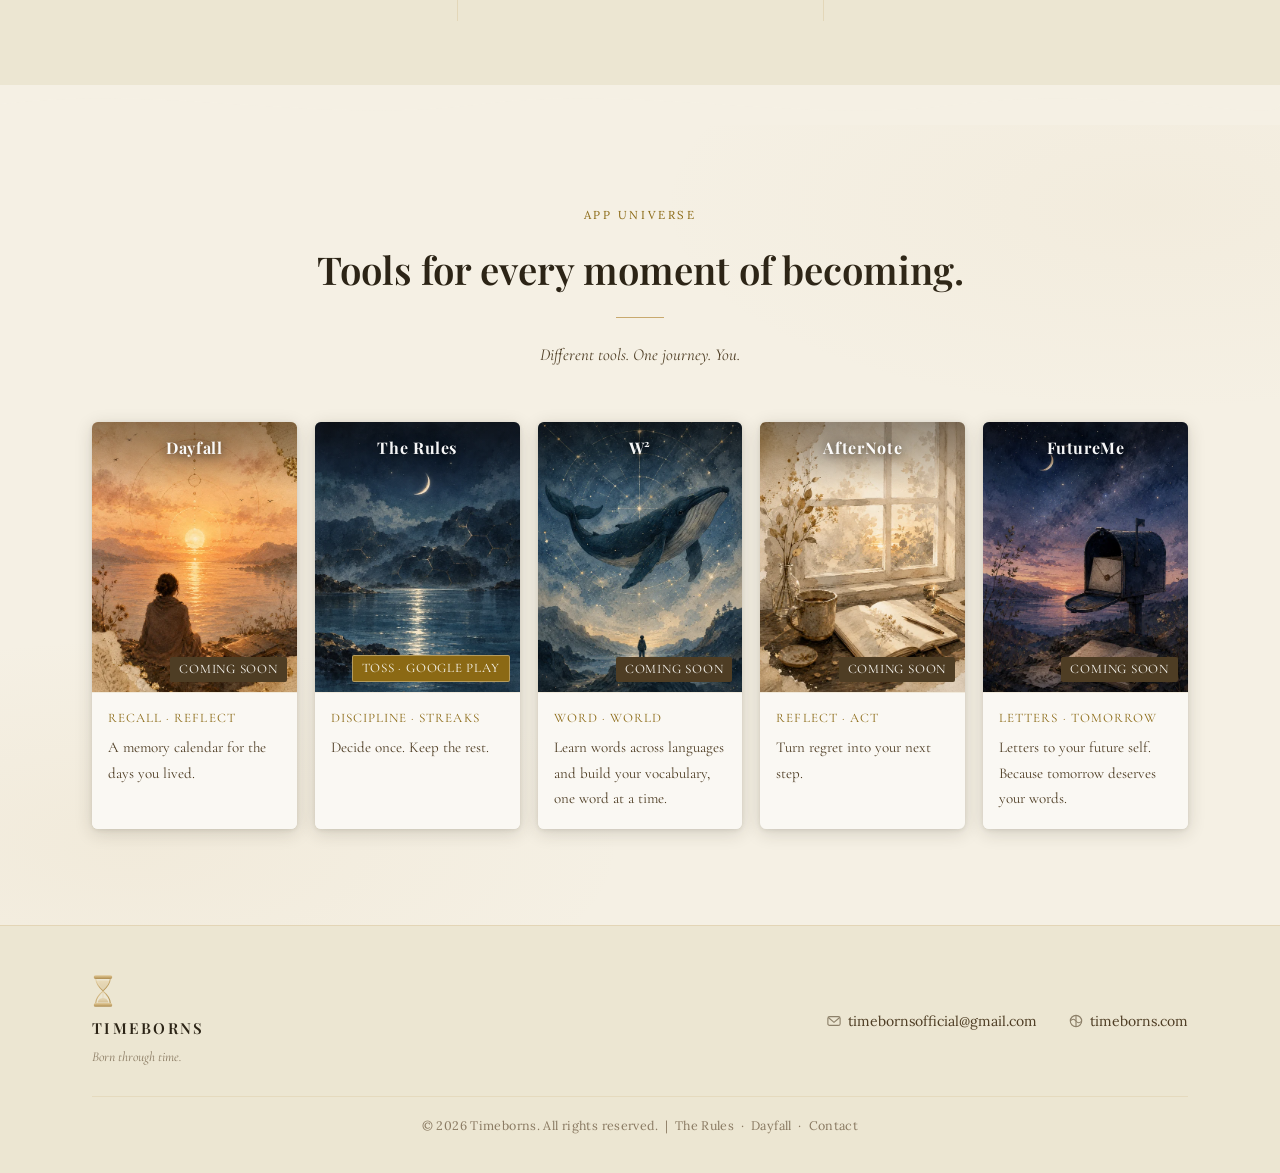
==== commit 4f63b8f2: "Update TimeBorns homepage and Dayfall launch pages" ====
--- a/index.html
+++ b/index.html
@@ -23,7 +23,7 @@
   <link rel="apple-touch-icon" href="/apple-touch-icon.png">
   <meta name="theme-color" content="#f7efe2">
 </head>
-<body>
+<body class="site-home">
 
   <!-- NAVIGATION -->
   <nav class="nav" role="navigation" aria-label="Main navigation">
@@ -31,7 +31,7 @@
       <img src="/assets/hourglass.svg" alt="" width="26" height="40" class="brand-mark" aria-hidden="true">
       <span class="nav-logo-text">TIMEBORNS</span>
     </a>
-    <button class="nav-toggle" aria-label="Toggle navigation" aria-expanded="false" id="navToggle">
+    <button class="nav-toggle" aria-label="Toggle navigation" aria-controls="navLinks" aria-expanded="false" id="navToggle">
       <span></span><span></span><span></span>
     </button>
     <ul class="nav-links" id="navLinks" role="list">
@@ -167,11 +167,11 @@
                 <span class="app-card-name">Dayfall</span>
                 <span class="app-card-coming">Coming soon</span>
               </div>
+              <div class="app-card-body">
+                <span class="app-card-link">Recall · Reflect</span>
+                <p class="app-card-desc">A memory calendar for the days you lived.</p>
+              </div>
             </a>
-            <div class="app-card-body">
-              <span class="app-card-link">Recall · Reflect</span>
-              <p class="app-card-desc">A memory calendar for the days you lived.</p>
-            </div>
           </article>
 
           <!-- The Rules (active - links to /the-rules/) -->
@@ -185,11 +185,11 @@
                 <span class="app-card-name">The Rules</span>
                 <span class="app-card-status">Toss · Google Play</span>
               </div>
+              <div class="app-card-body">
+                <span class="app-card-link">Discipline · Streaks</span>
+                <p class="app-card-desc">Decide once. Keep the rest.</p>
+              </div>
             </a>
-            <div class="app-card-body">
-              <span class="app-card-link">Discipline · Streaks</span>
-              <p class="app-card-desc">Decide once. Keep the rest.</p>
-            </div>
           </article>
 
           <!-- W² (inactive placeholder) -->
@@ -219,8 +219,8 @@
               <span class="app-card-coming">Coming soon</span>
             </div>
             <div class="app-card-body">
-              <span class="app-card-link">Legacy · Words</span>
-              <p class="app-card-desc">Notes that live on. Leave words for the moments after you.</p>
+              <span class="app-card-link">Reflect · Act</span>
+              <p class="app-card-desc">Turn regret into your next step.</p>
             </div>
           </article>
 
@@ -287,16 +287,28 @@
   <script>
     const toggle = document.getElementById('navToggle');
     const links  = document.getElementById('navLinks');
+    const mobileNav = window.matchMedia('(max-width: 768px)');
+    function closeMenu() {
+      links.classList.remove('open');
+      toggle.setAttribute('aria-expanded', 'false');
+    }
     toggle.addEventListener('click', () => {
       const open = links.classList.toggle('open');
       toggle.setAttribute('aria-expanded', open);
     });
     links.querySelectorAll('a').forEach(a => {
       a.addEventListener('click', () => {
-        links.classList.remove('open');
-        toggle.setAttribute('aria-expanded', 'false');
+        closeMenu();
       });
     });
+    document.addEventListener('keydown', event => {
+      if (event.key === 'Escape' && mobileNav.matches && links.classList.contains('open')) {
+        event.preventDefault();
+        closeMenu();
+        toggle.focus();
+      }
+    });
+    mobileNav.addEventListener('change', closeMenu);
   </script>
 
 </body>
--- a/style.css
+++ b/style.css
@@ -652,6 +652,20 @@
   margin-bottom: 12px;
   display: block;
 }
+.page-status-badge {
+  display: inline-flex;
+  align-items: center;
+  padding: 5px 10px;
+  margin-bottom: 14px;
+  border: 1px solid rgba(200,169,110,0.45);
+  border-radius: 999px;
+  background: rgba(200,169,110,0.10);
+  font-family: var(--font-accent);
+  font-size: 0.72rem;
+  font-style: italic;
+  letter-spacing: 0.08em;
+  color: var(--gold-dark);
+}
 .page-hero-title {
   font-family: var(--font-display);
   font-size: clamp(1.9rem, 4vw, 2.8rem);
@@ -716,13 +730,62 @@
   margin-bottom: 6px;
 }
 
-/* ---- DAYFALL PAGE ---- */
-.dayfall-band { background: var(--parchment-mid); padding: 64px 0; }
+/* ---- APP DETAIL INTRO ---- */
+.dayfall-band { background: var(--parchment-mid); padding: 56px 0; }
 .dayfall-intro-grid {
   display: grid;
   grid-template-columns: 1fr 1fr;
   gap: 56px;
-  align-items: start;
+  align-items: center;
+}
+.app-detail-visual-wrap {
+  display: flex;
+  align-items: center;
+  justify-content: center;
+}
+.app-detail-visual {
+  position: relative;
+  width: min(100%, 340px);
+  aspect-ratio: 3 / 4;
+  overflow: hidden;
+  border-radius: 18px;
+  background: var(--parchment);
+  box-shadow: 0 14px 42px rgba(44,36,22,0.20);
+}
+.app-detail-art {
+  width: 100%;
+  height: 100%;
+  display: block;
+  object-fit: cover;
+  object-position: center;
+}
+.app-detail-art--dayfall {
+  transform: scale(1.60);
+  transform-origin: center center;
+}
+.app-detail-art--rules {
+  object-position: center center;
+}
+.app-detail-wordmark {
+  position: absolute;
+  left: 50%;
+  top: 50%;
+  z-index: 2;
+  transform: translate(-50%, -50%);
+  width: max-content;
+  max-width: 88%;
+  font-family: var(--font-accent);
+  font-size: clamp(2.15rem, 4.2vw, 3.15rem);
+  font-style: italic;
+  font-weight: 400;
+  line-height: 1;
+  letter-spacing: 0.035em;
+  color: rgba(255,249,235,0.97);
+  text-align: center;
+  text-shadow:
+    0 2px 12px rgba(18,12,6,0.62),
+    0 0 30px rgba(18,12,6,0.34);
+  pointer-events: none;
 }
 .dayfall-question {
   font-family: var(--font-display);
@@ -1017,7 +1080,10 @@
   .footer-inner { flex-direction: column; text-align: center; align-items: center; }
   .footer-links { justify-content: center; }
 
-  .dayfall-intro-grid { grid-template-columns: 1fr; gap: 32px; }
+  .dayfall-band { padding: 44px 0; }
+  .dayfall-intro-grid { grid-template-columns: 1fr; gap: 26px; }
+  .app-detail-visual { width: min(78vw, 340px); }
+  .app-detail-wordmark { font-size: clamp(2.1rem, 10vw, 2.8rem); }
   .platform-grid { grid-template-columns: 1fr; }
   .platform-card { min-height: 0; }
   .contact-card { padding: 36px 24px; }
@@ -1029,3 +1095,56 @@
   .hero-title { font-size: 2.1rem; }
   .policy-links-box { padding: 24px 20px; }
 }
+
+/* ---- HOME ONLY: approved H01-H06 accessibility refinements ---- */
+body.site-home .hero-sub,
+body.site-home .pillar-body,
+body.site-home .app-universe-sub {
+  color: var(--ink-mid);
+}
+
+body.site-home .app-card-link {
+  font-size: 0.8125rem;
+  letter-spacing: 0.08em;
+}
+body.site-home .app-card-desc { font-size: 0.9375rem; }
+body.site-home .app-card-coming,
+body.site-home .app-card-status {
+  max-width: calc(100% - 20px);
+  font-size: 0.8125rem;
+  line-height: 1.4;
+  letter-spacing: 0.06em;
+  text-align: center;
+  color: var(--cream);
+  background: var(--ink-mid);
+}
+body.site-home .app-card-status { background: var(--gold-dark); }
+
+body.site-home .app-card { position: relative; }
+body.site-home .app-card > a {
+  display: flex;
+  flex-direction: column;
+  height: 100%;
+}
+body.site-home .app-card > a .app-card-visual { flex-shrink: 0; }
+body.site-home .app-card > a .app-card-body { flex-grow: 1; }
+body.site-home .app-card:focus-within::after {
+  content: '';
+  position: absolute;
+  inset: 0;
+  z-index: 3;
+  border: 3px solid var(--ink);
+  border-radius: inherit;
+  box-shadow: inset 0 0 0 2px var(--cream);
+  pointer-events: none;
+}
+
+@media (max-width: 480px) {
+  body.site-home .hero-visual {
+    height: clamp(180px, 56.25vw, 232px);
+    min-height: 0;
+  }
+  body.site-home .hero-content { padding-top: 24px; }
+  body.site-home .hero-sub { margin-bottom: 28px; }
+  body.site-home .hero-sub br { display: none; }
+}
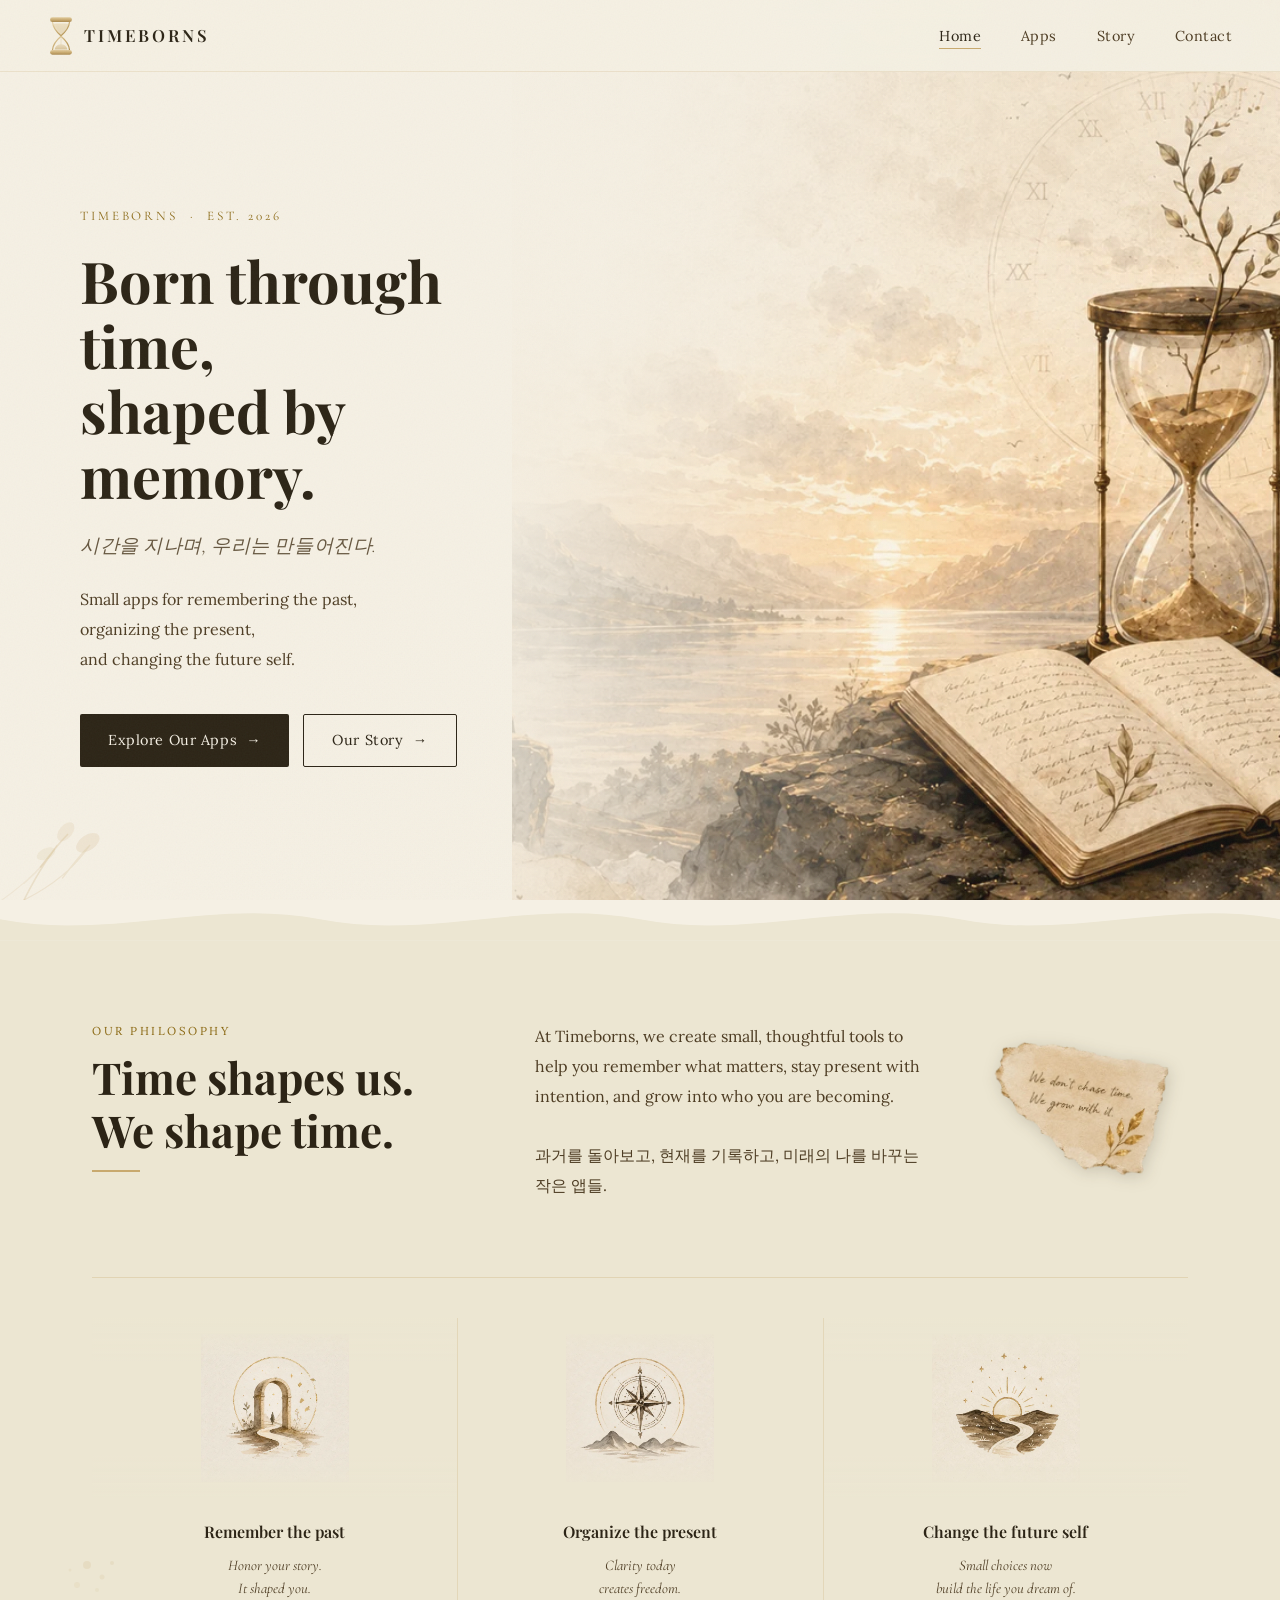
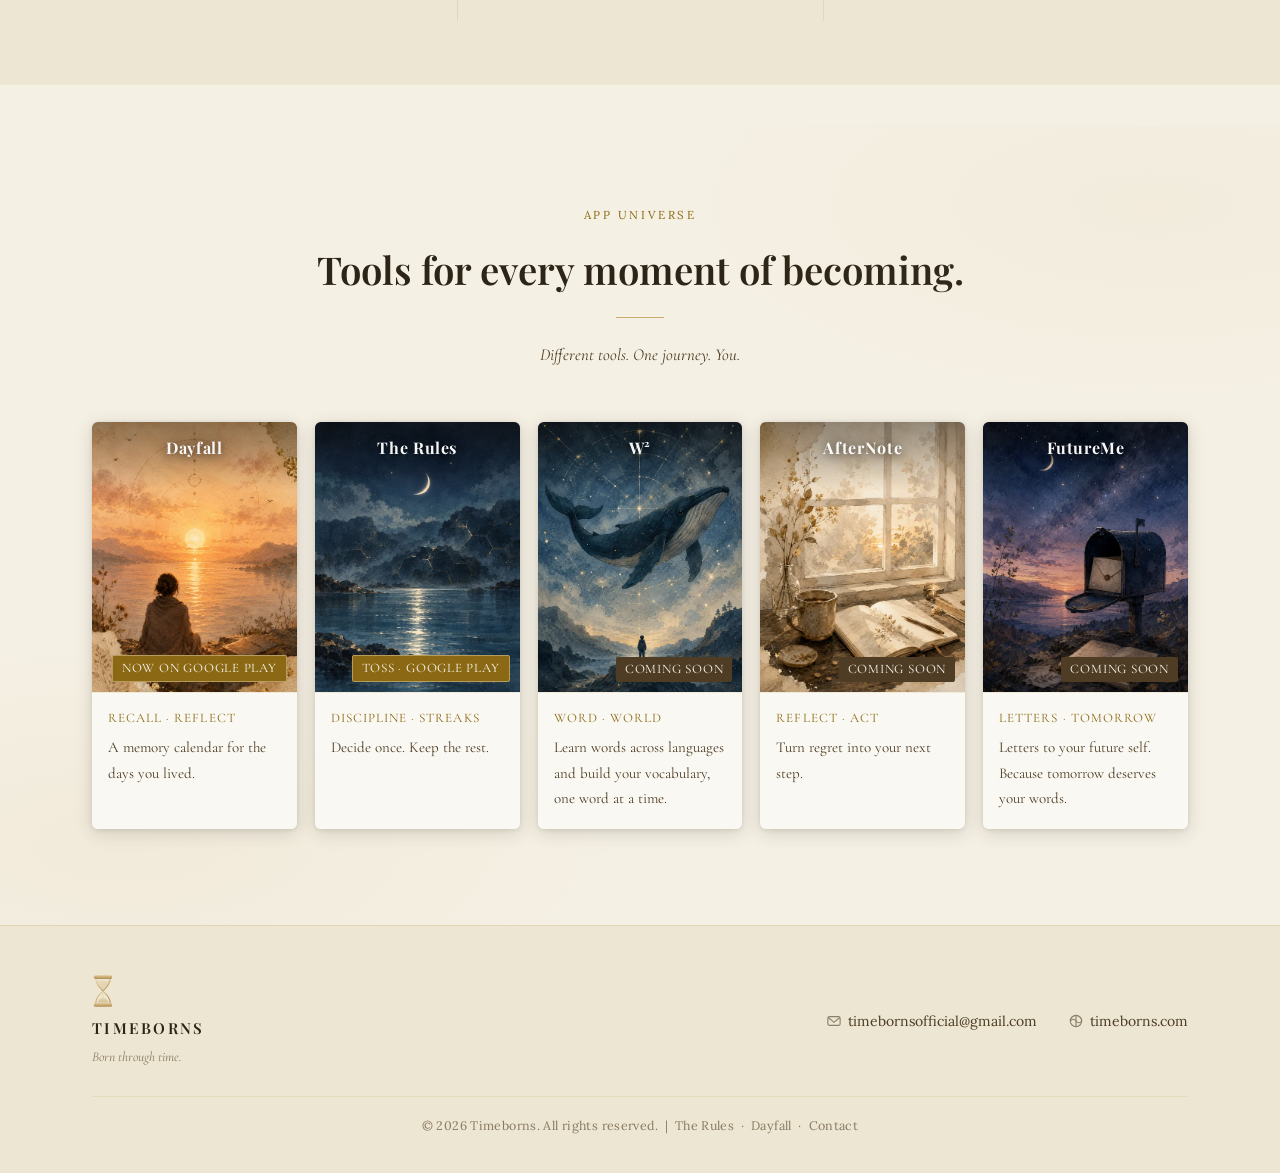
==== commit ea96cfcf: "Publish Dayfall Android launch and align backup policies" ====
--- a/index.html
+++ b/index.html
@@ -165,7 +165,7 @@
                      width="540" height="720" loading="lazy"
                      class="card-illust">
                 <span class="app-card-name">Dayfall</span>
-                <span class="app-card-coming">Coming soon</span>
+                <span class="app-card-status">Now on Google Play</span>
               </div>
               <div class="app-card-body">
                 <span class="app-card-link">Recall · Reflect</span>
